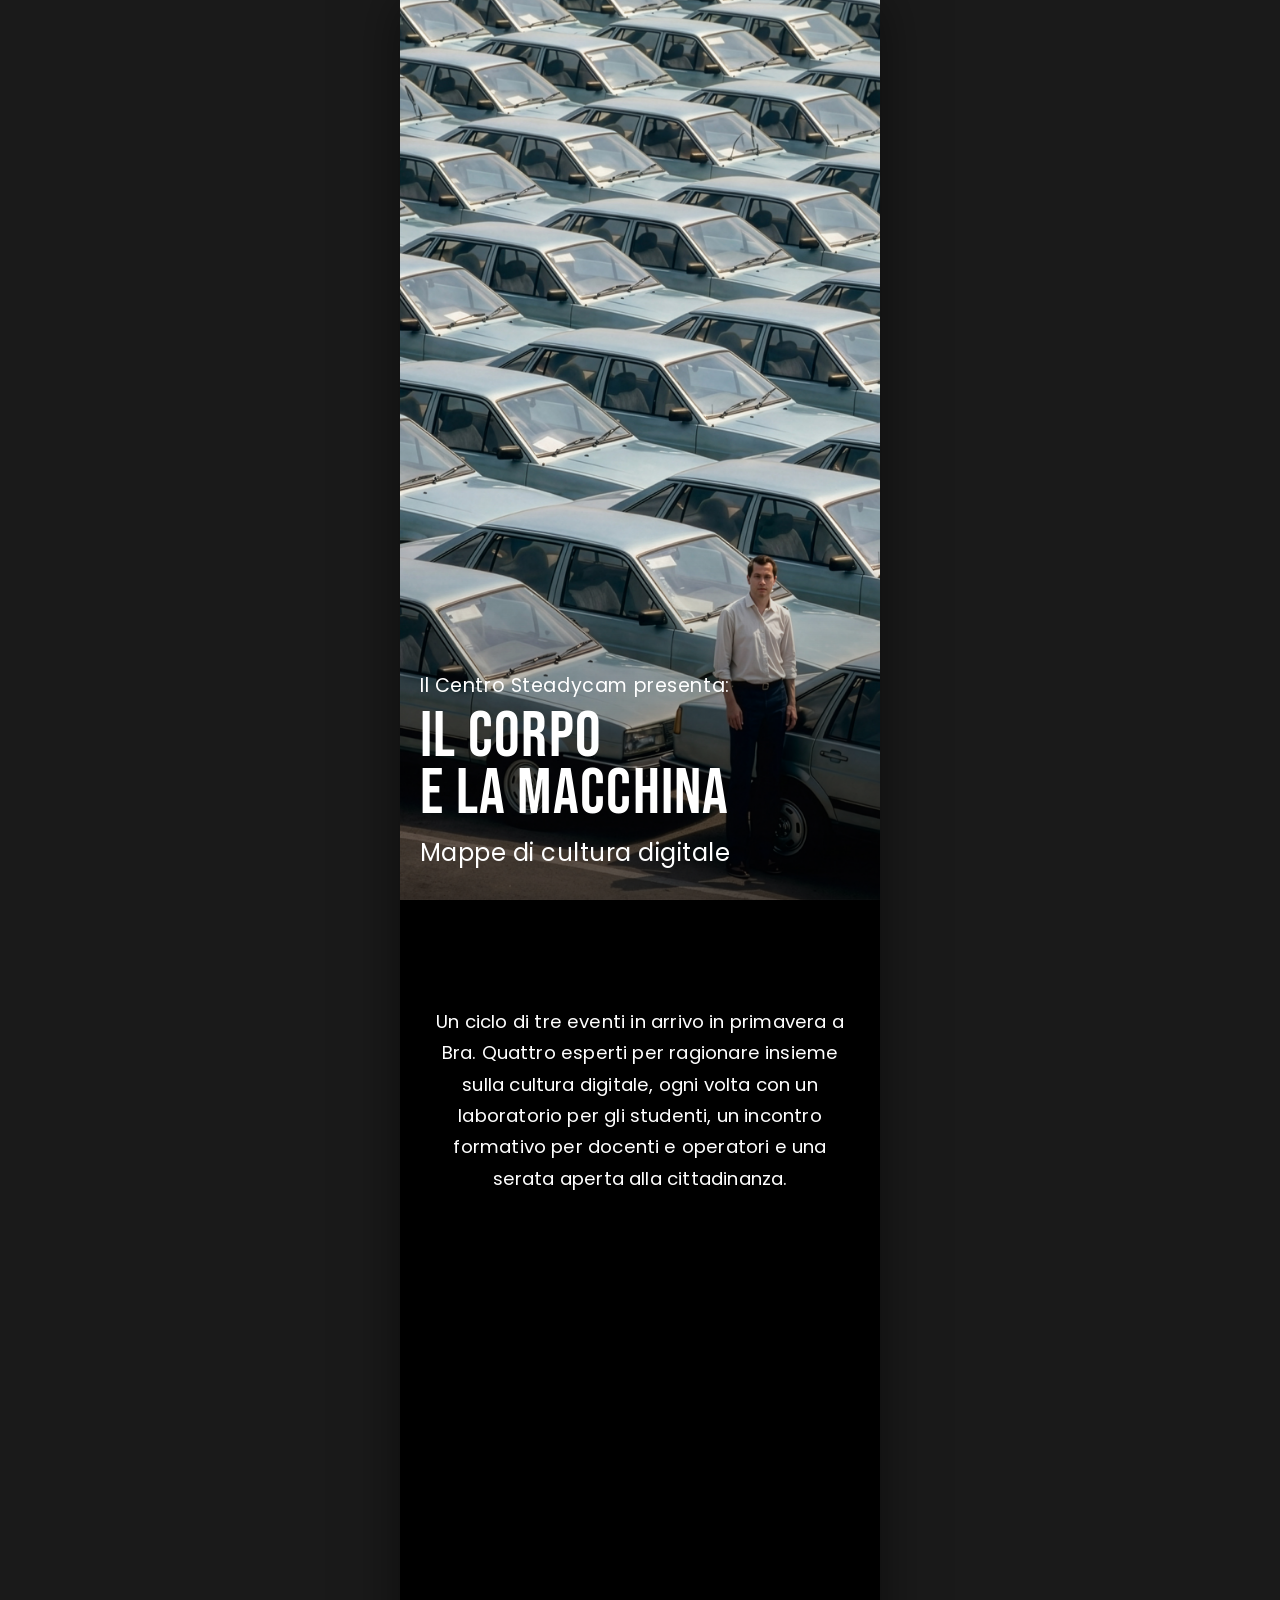
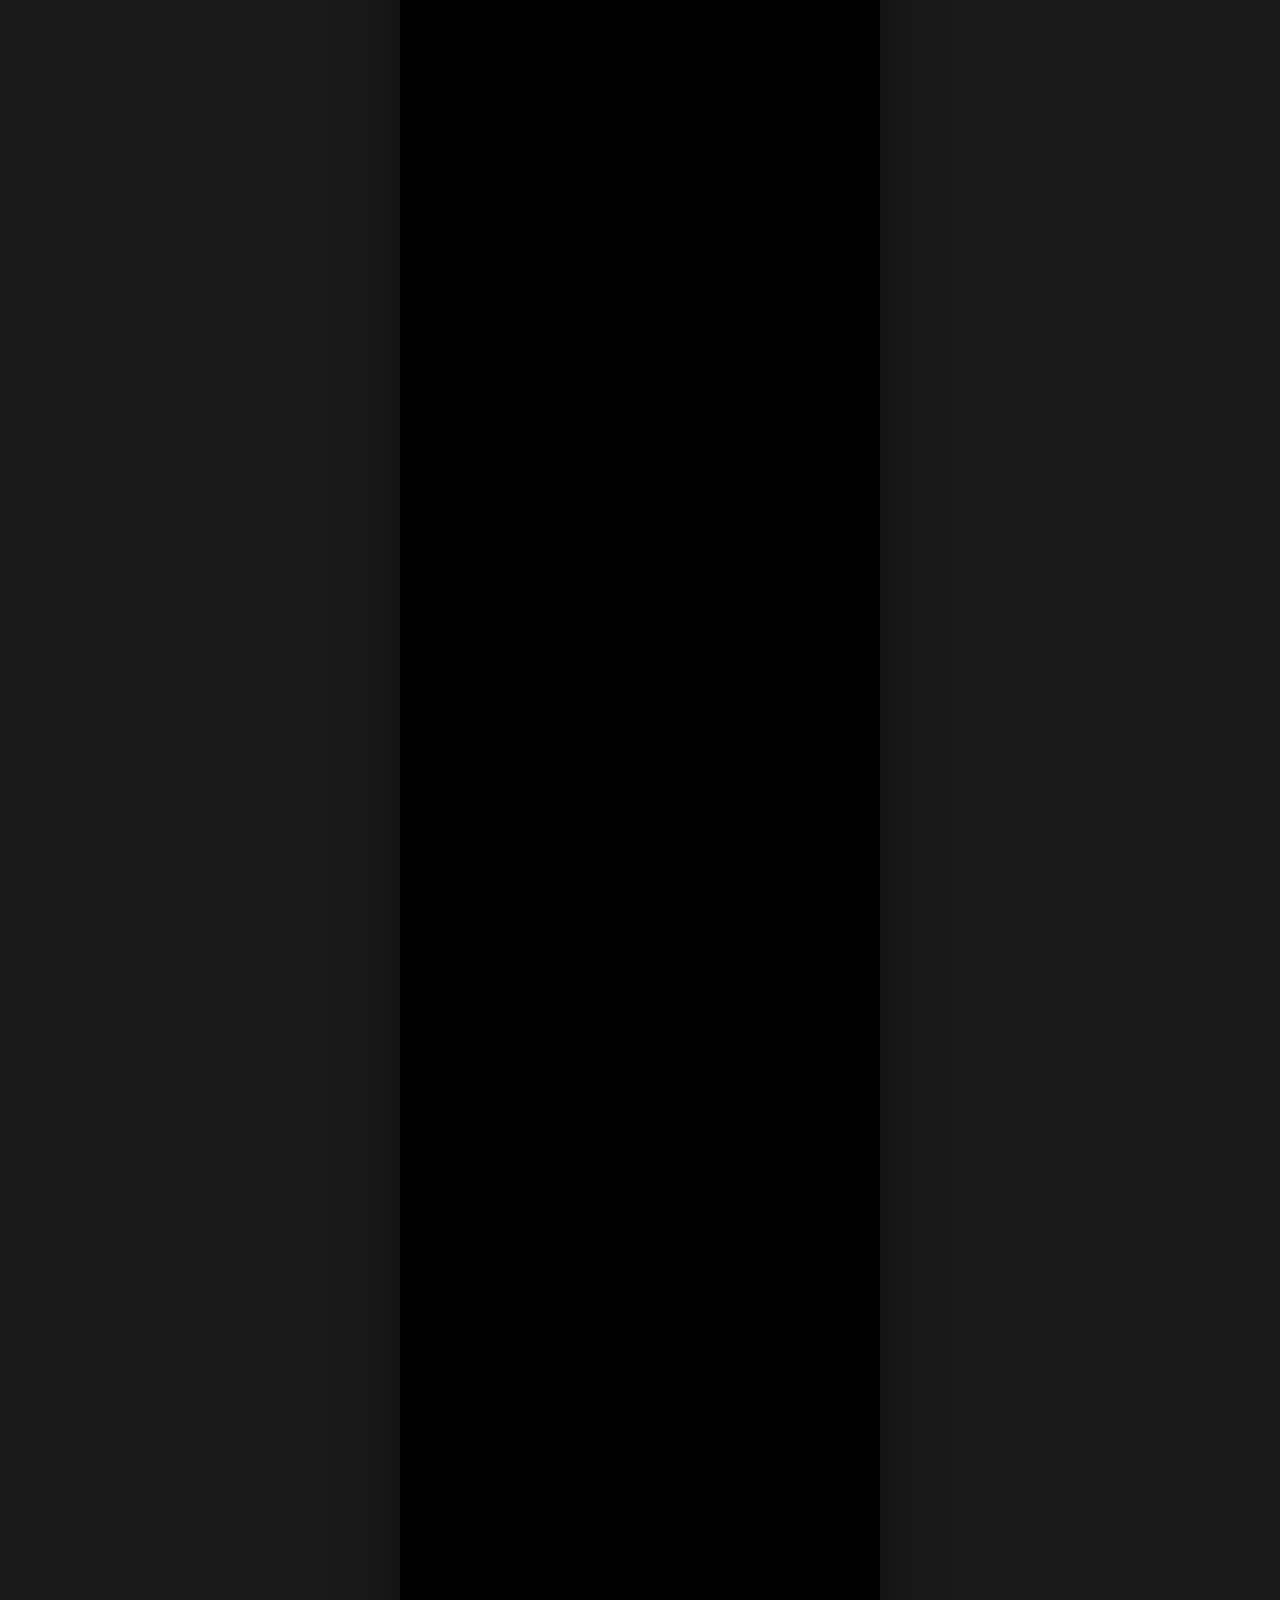
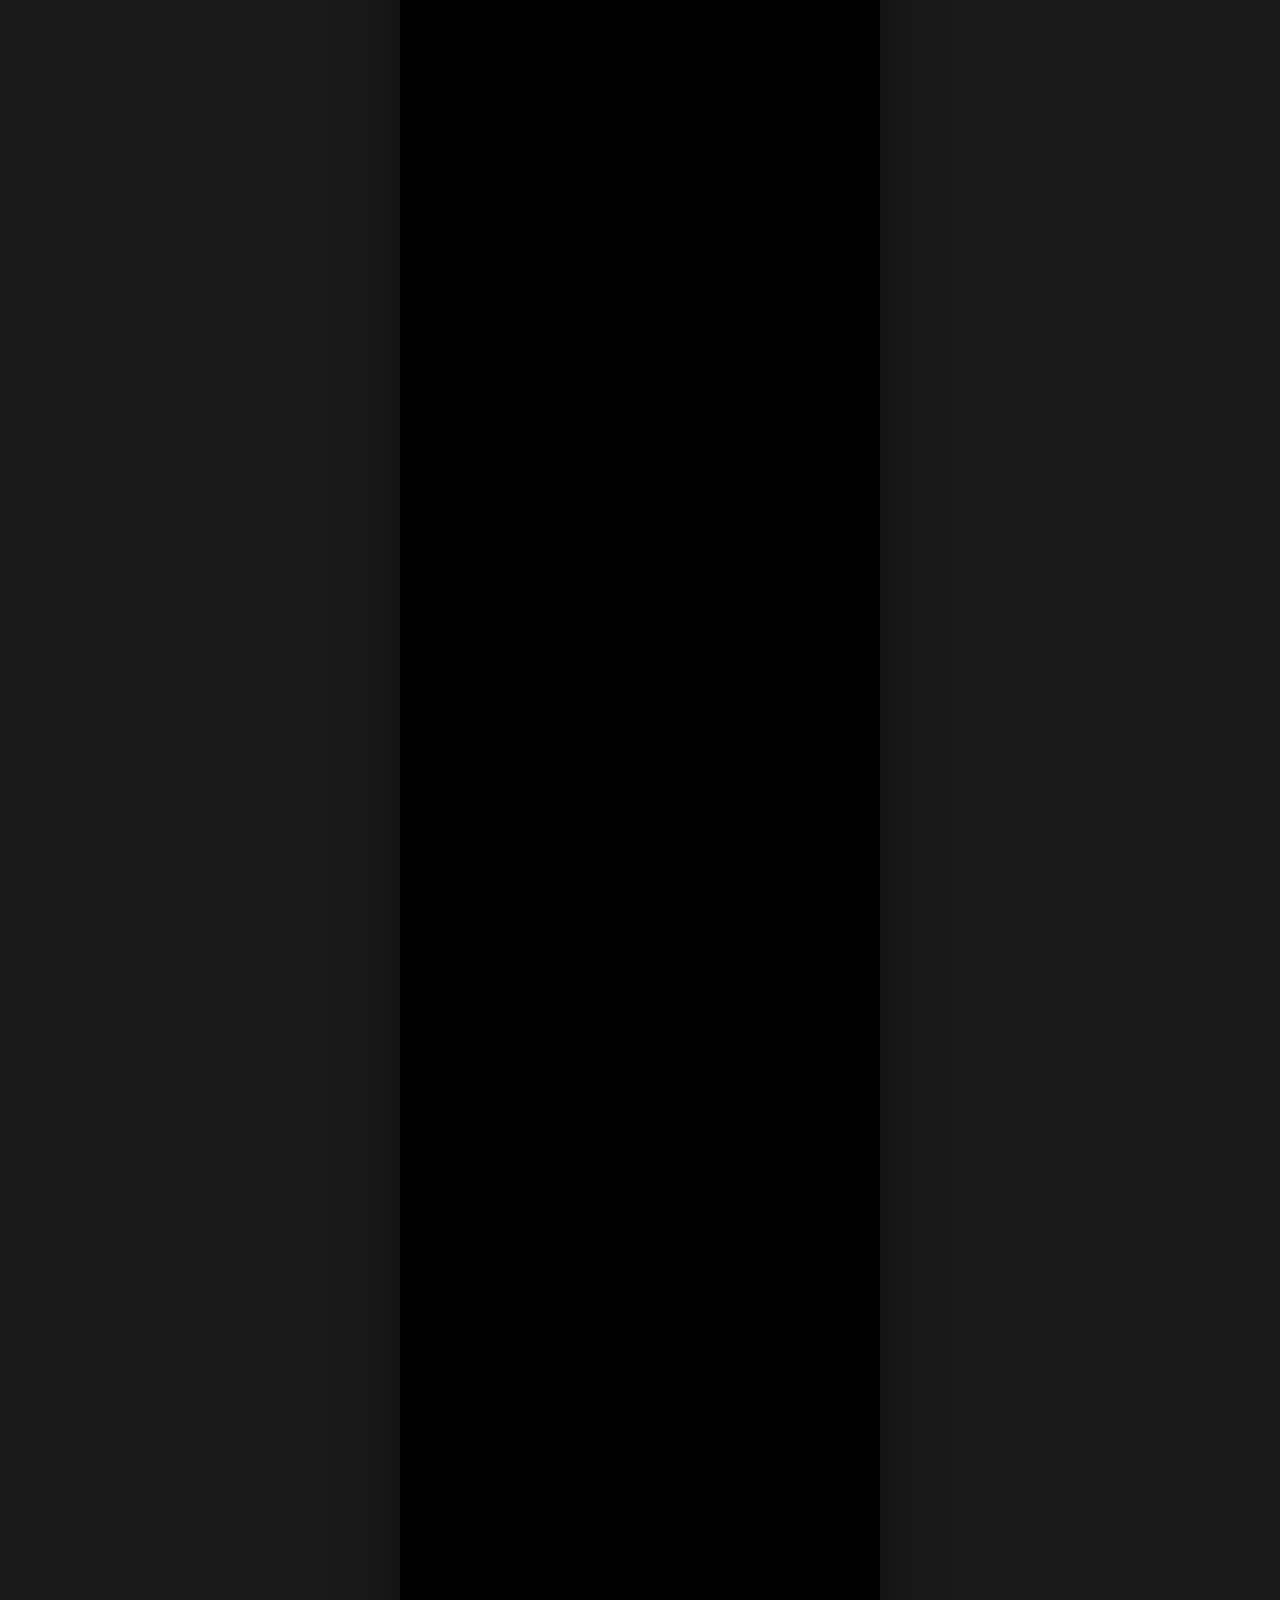
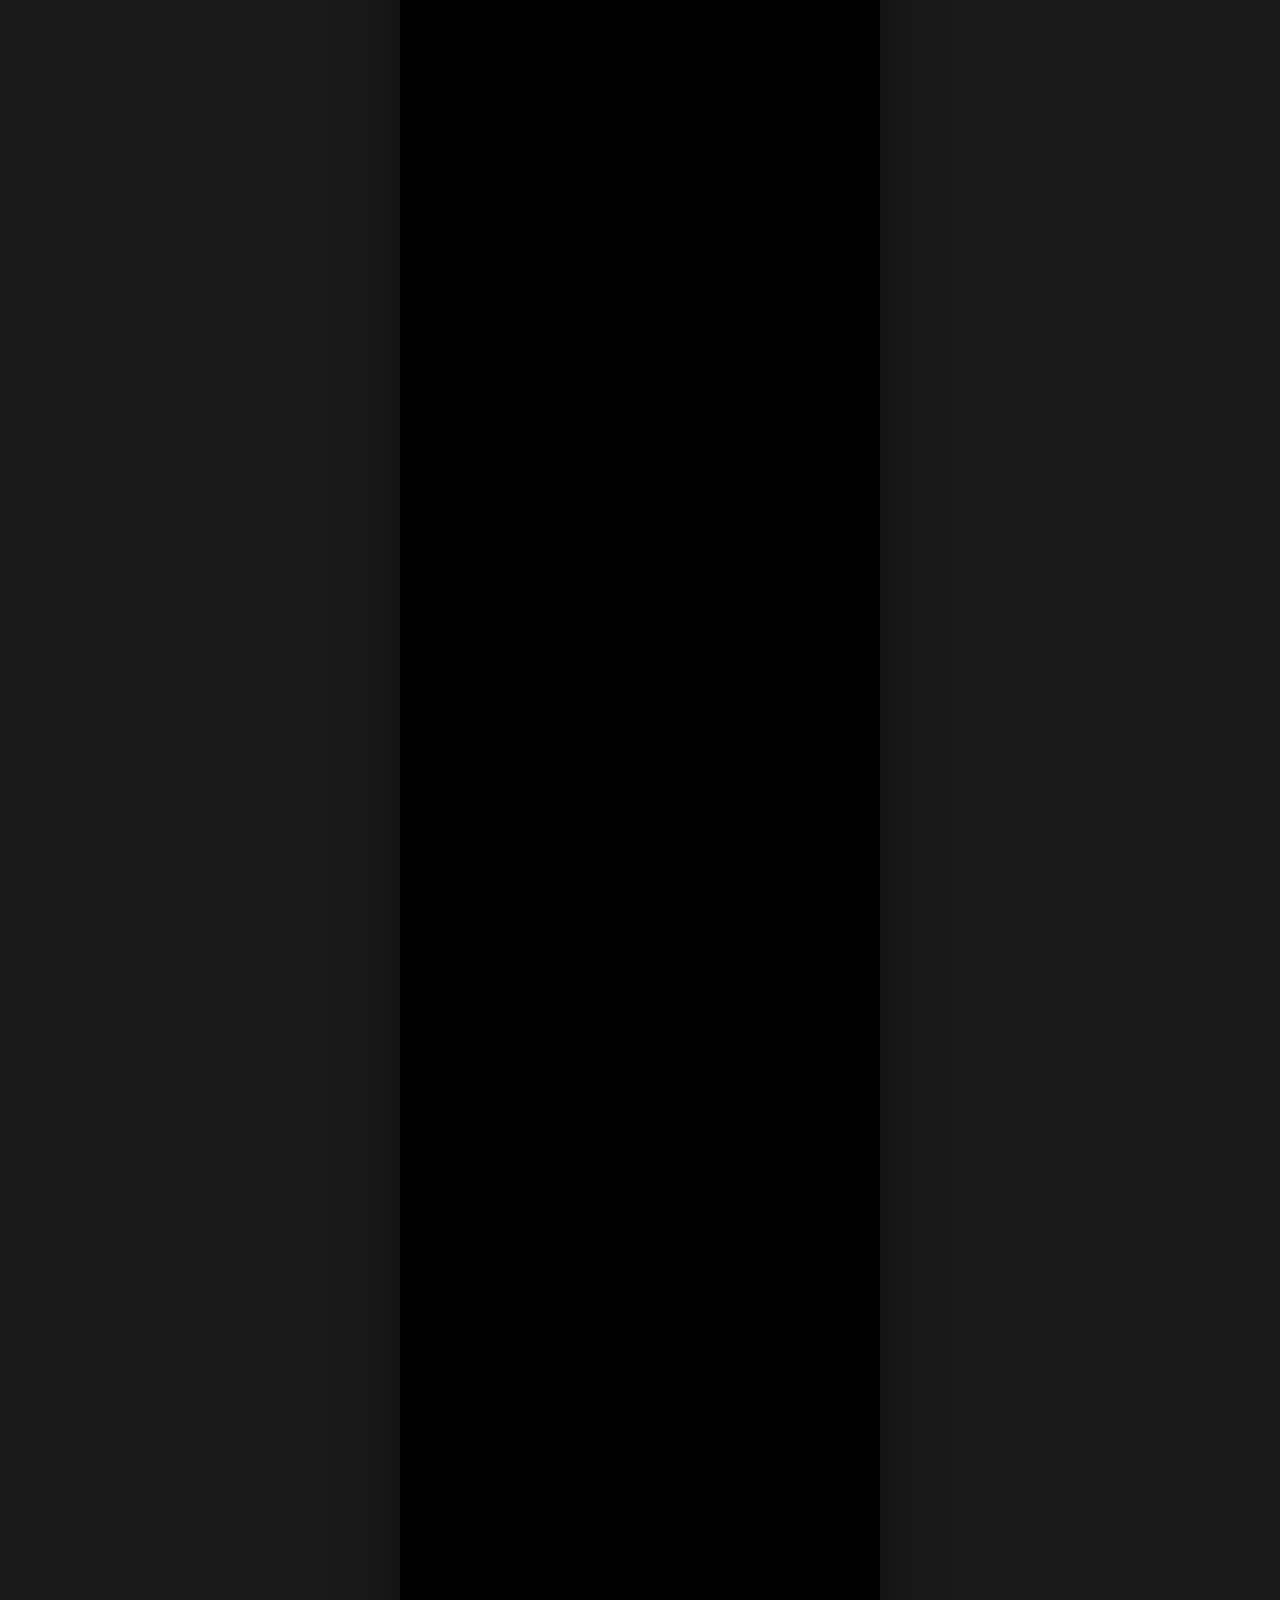
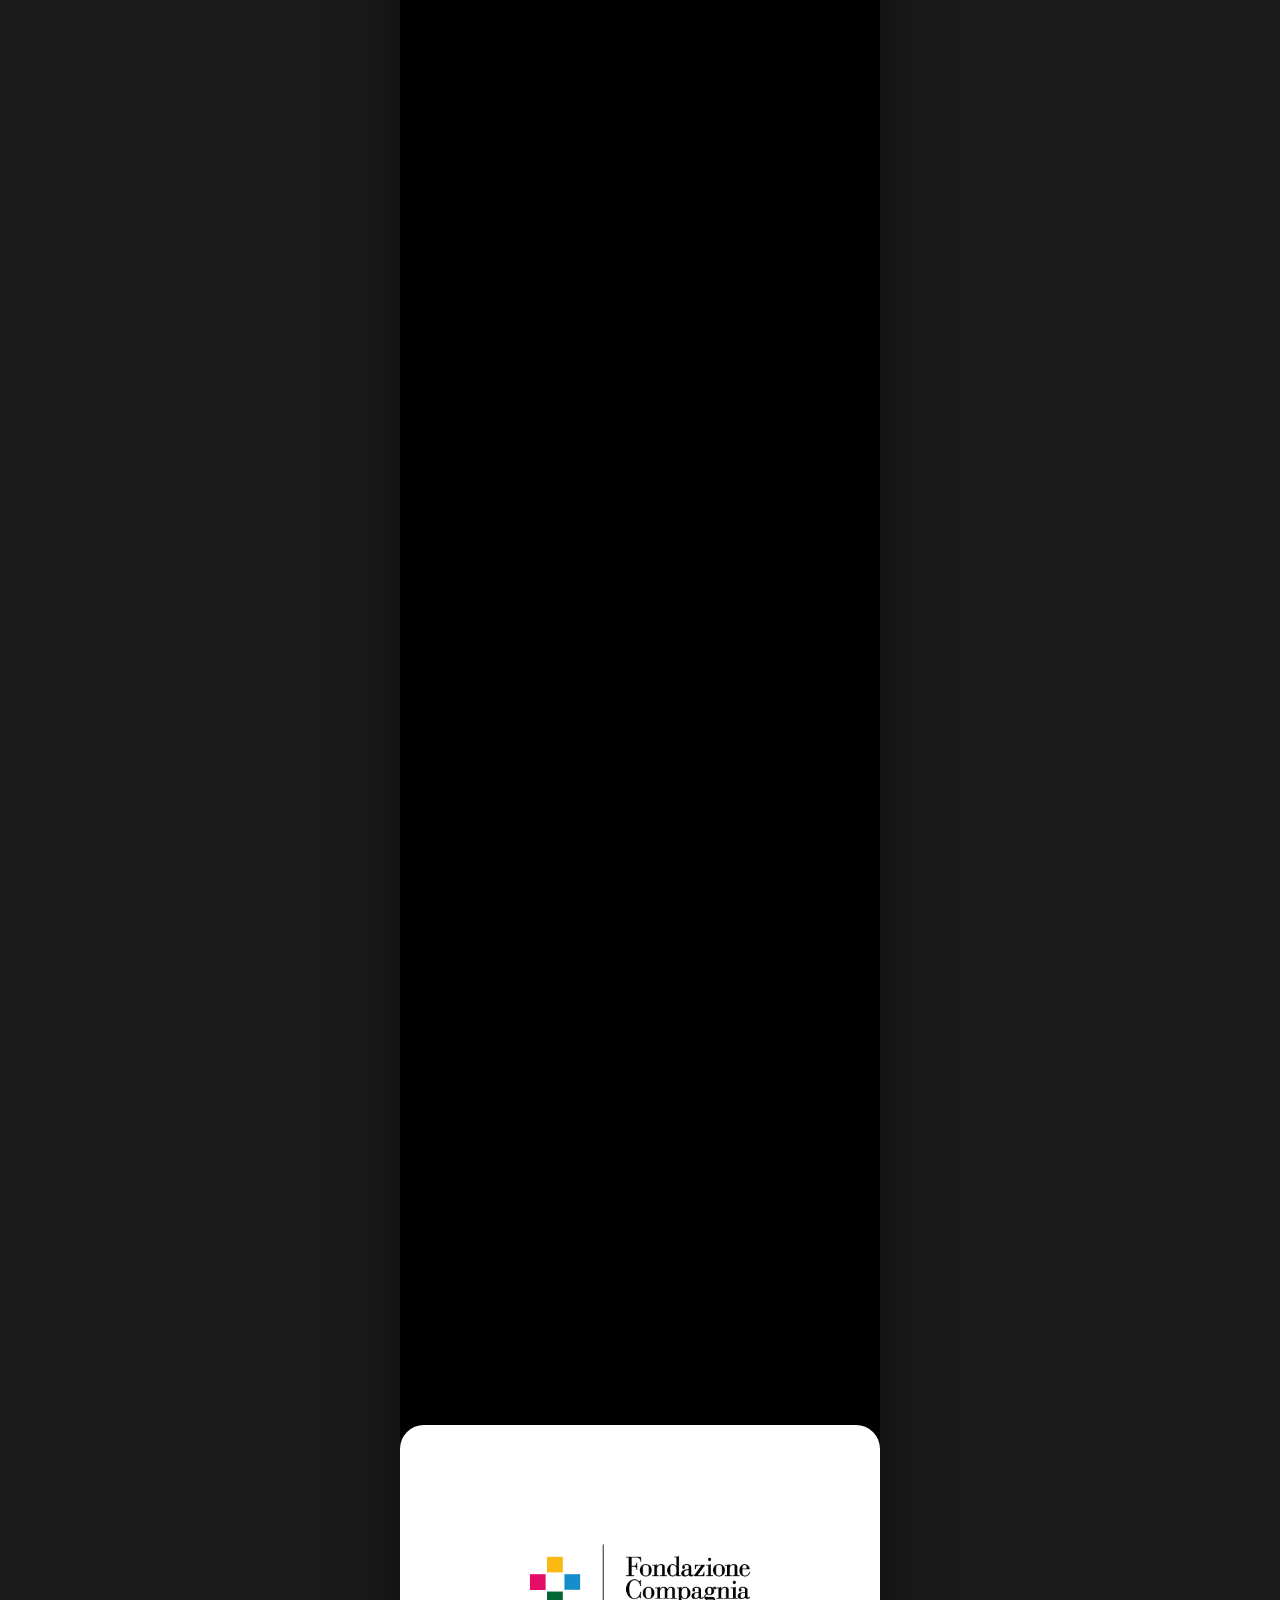
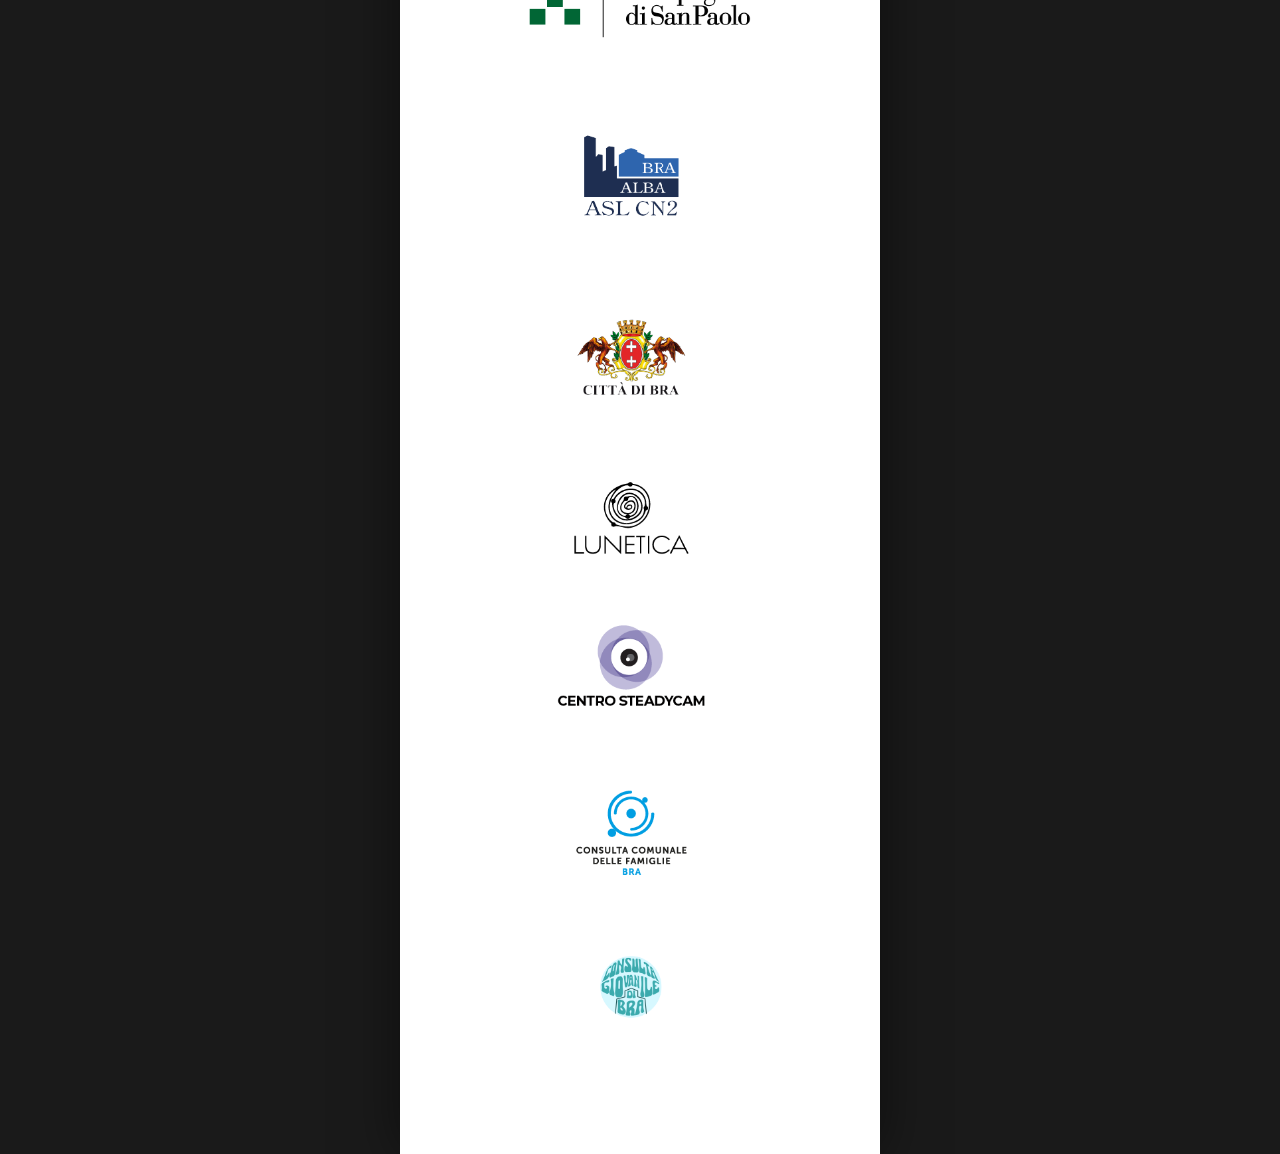
==== index.html @ 81cd048a "Add files via upload" ====
<!DOCTYPE html>
<html lang="it">
<head>
    <meta charset="UTF-8">
    <meta name="viewport" content="width=device-width, initial-scale=1.0">
    <title>Il Corpo e la Macchina - Centro Steadycam</title>
    <link rel="preconnect" href="https://fonts.googleapis.com">
    <link rel="preconnect" href="https://fonts.gstatic.com" crossorigin>
    <link href="https://fonts.googleapis.com/css2?family=Bebas+Neue&family=Poppins:wght@400;600&display=swap" rel="stylesheet">
    <link rel="stylesheet" href="styles.css?v=2">
</head>
<body>
    <!-- Contenitore principale -->
    <div class="phone-container">
        
        <!-- SEZIONE 1: Landing con immagine -->
        <section class="section-one">
            <!-- Immagine di sfondo fissa -->
            <div class="background-fixed">
                <img src="landing01.jpg" alt="">
            </div>

            <!-- Overlay gradient - leggero in basso -->
            <div class="overlay-gradient"></div>

            <!-- Content overlay -->
            <div class="content-overlay">
                <!-- "Il Centro Steadycam presenta" - entra da sinistra subito -->
                <div class="presenta-layer" id="presentaLayer">
                    <h2 class="presenta-text">Il Centro Steadycam presenta:</h2>
                </div>

                <!-- Titolo + Sottotitolo - basso a sinistra, appare scrollando 10px -->
                <div class="title-group" id="titleGroup">
                    <h1 class="main-title">IL CORPO<br>E LA MACCHINA</h1>
                    <p class="subtitle">Mappe di cultura digitale</p>
                </div>
            </div>
        </section>

        <!-- SEZIONE 2: Descrizione progetto (600px) -->
        <section class="section-two">
            <div class="section-two-content">
                <p class="description-text">
                    Un ciclo di tre eventi in arrivo in primavera a Bra. Quattro esperti per ragionare insieme sulla cultura digitale, ogni volta con un laboratorio per gli studenti, un incontro formativo per docenti e operatori e una serata aperta alla cittadinanza.
                </p>
            </div>
        </section>

        <!-- SEZIONE 3: Seconda immagine -->
        <section class="section-three">
            <!-- Immagine di sfondo -->
            <div class="background-three">
                <img src="landing02.jpg" alt="">
            </div>

            <!-- Date eventi -->
            <div class="asphalt-dates">
                <img src="date_eventi.png" alt="12 mar - 9 apr - 12 mag · Bra">
            </div>

            <!-- BOTTONI ORIGINALI (commentati, da riusare) -->
            <!--
            <div class="asphalt-buttons">
                <button class="asphalt-btn btn-pubblici">
                    <span class="btn-text">INCONTRI<br>PUBBLICI</span>
                </button>
                <button class="asphalt-btn btn-operatori">
                    <span class="btn-text">OPERATORI<br>DOCENTI</span>
                </button>
                <button class="asphalt-btn btn-studenti">
                    <span class="btn-text">STUDENTI</span>
                </button>
            </div>
            -->
        </section>

        <!-- SEZIONE 4: Transizione nera -->
        <section class="section-four-transition">
        </section>

        <!-- SEZIONE 5: Macchina con color reveal (ex sezione 4) -->
        <section class="section-five">
            <!-- Immagine base (azzurra) -->
            <div class="background-five">
                <img src="landing03.jpg" alt="">
            </div>
            
            <!-- Immagine verde - si rivela scrollando 0-50% -->
            <div class="background-five-green">
                <img src="landing03green.jpg" alt="">
            </div>
            
            <!-- Immagine arancione - si rivela scrollando 50-100% -->
            <div class="background-five-orange">
                <img src="landing03orange.jpg" alt="">
            </div>
            
            <!-- Contenuti macchina blu - INCONTRI PUBBLICI -->
            <div class="blue-car-content" id="blueCar">
                <!-- Header: titolo + bottone affiancati -->
                <div class="events-header">
                    <h2 class="event-type">INCONTRI<br>PUBBLICI</h2>
                    <a href="https://docs.google.com/forms/d/16jZWdtgRNUi5J7Mk-940aoCKEwMAYQFa1HFEd4gUx_A/viewform" target="_blank" class="btn-subscribe-header">ISCRIVITI</a>
                </div>
                
                <!-- Container schede in basso -->
                <div class="event-cards-container">
                    <!-- Evento 1 -->
                    <div class="event-card-timeline" data-card="1">
                        <div class="event-date-inline">
                            <div class="event-date-box">
                                <span class="date-number">12</span>
                                <span class="date-month">marzo</span>
                                <span class="date-time">20,45</span>
                            </div>
                            <div class="event-content">
                                <h3 class="event-title">Social media e dintorni</h3>
                                <p class="event-subtitle">Tecniche di resistenza e consapevolezza digitale</p>
                                <p class="event-speakers">con Dott. Davide Fant, pedagogista, e Carlo Milani, tecnologo</p>
                                <p class="event-location">MOVICENTRO, P.zza Caduti di Nassiriya, Bra</p>
                            </div>
                        </div>
                    </div>
                    
                    <!-- Evento 2 -->
                    <div class="event-card-timeline" data-card="2">
                        <div class="event-date-inline">
                            <div class="event-date-box">
                                <span class="date-number">9</span>
                                <span class="date-month">aprile</span>
                                <span class="date-time">20,45</span>
                            </div>
                            <div class="event-content">
                                <h3 class="event-title">Abitare l'intelligenza artificiale</h3>
                                <p class="event-subtitle">Apprendere, creare e comprendere nei sistemi intelligenti</p>
                                <p class="event-speakers">con Prof. Angelo Bertolone - CREMIT (Università Cattolica del Sacro Cuore)</p>
                                <p class="event-location">AUDITORIUM ARPINO, Largo della Resistenza, Bra</p>
                            </div>
                        </div>
                    </div>
                    
                    <!-- Evento 3 -->
                    <div class="event-card-timeline" data-card="3">
                        <div class="event-date-inline">
                            <div class="event-date-box">
                                <span class="date-number">12</span>
                                <span class="date-month">maggio</span>
                                <span class="date-time">20,45</span>
                            </div>
                            <div class="event-content">
                                <h3 class="event-title">Gaming e benessere</h3>
                                <p class="event-subtitle">I videogiochi come spazio di crescita, relazione e cura</p>
                                <p class="event-speakers">con Dott. Francesco Bocci, Psicologo, Psicoterapeuta e Analista Adleriano</p>
                                <p class="event-location">MOVICENTRO, P.zza Caduti di Nassiriya, Bra</p>
                            </div>
                        </div>
                    </div>
                </div>
            </div>
            
            <!-- Contenuti macchina verde - OPERATORI/DOCENTI -->
            <div class="green-car-content" id="greenCar">
                <div class="events-header">
                    <h2 class="event-type green">OPERATORI<br>DOCENTI</h2>
                    <a href="https://docs.google.com/forms/d/1bwGdZRYC7g70nDHlOJjQvYt34oZ1KDQJJhXKnWnD9p4/edit" target="_blank" class="btn-subscribe-header green">ISCRIVITI</a>
                </div>
                
                <div class="event-cards-container">
                    <div class="event-card-timeline green" data-card="1">
                        <div class="event-date-inline">
                            <div class="event-date-box green">
                                <span class="date-number">12</span>
                                <span class="date-month">marzo</span>
                                <span class="date-time">14,30</span>
                            </div>
                            <div class="event-content">
                                <h3 class="event-title">Social media e dintorni</h3>
                                <p class="event-subtitle">Tecniche di resistenza e consapevolezza digitale</p>
                                <p class="event-speakers">con Dott. Davide Fant, pedagogista, e Carlo Milani, tecnologo</p>
                                <p class="event-location green">SALA CONFERENZE ARPINO, Largo della Resistenza, Bra</p>
                            </div>
                        </div>
                    </div>
                    
                    <div class="event-card-timeline green" data-card="2">
                        <div class="event-date-inline">
                            <div class="event-date-box green">
                                <span class="date-number">9</span>
                                <span class="date-month">aprile</span>
                                <span class="date-time">14,30</span>
                            </div>
                            <div class="event-content">
                                <h3 class="event-title">Abitare l'intelligenza artificiale</h3>
                                <p class="event-subtitle">Apprendere, creare e comprendere nei sistemi intelligenti</p>
                                <p class="event-speakers">con Prof. Angelo Bertolone - CREMIT (Università Cattolica del Sacro Cuore)</p>
                                <p class="event-location green">SALA CONFERENZE ARPINO, Largo della Resistenza, Bra</p>
                            </div>
                        </div>
                    </div>
                    
                    <div class="event-card-timeline green" data-card="3">
                        <div class="event-date-inline">
                            <div class="event-date-box green">
                                <span class="date-number">13</span>
                                <span class="date-month">maggio</span>
                                <span class="date-time">14,30</span>
                            </div>
                            <div class="event-content">
                                <h3 class="event-title">Gaming e benessere</h3>
                                <p class="event-subtitle">I videogiochi come spazio di crescita, relazione e cura</p>
                                <p class="event-speakers">con Dott. Francesco Bocci, Psicologo, Psicoterapeuta e Analista Adleriano</p>
                                <p class="event-location green">SALA CONFERENZE ARPINO, Largo della Resistenza, Bra</p>
                            </div>
                        </div>
                    </div>
                </div>
            </div>
            
            <!-- Contenuti macchina arancione - STUDENTI -->
            <div class="orange-car-content" id="orangeCar">
                <div class="events-header">
                    <h2 class="event-type orange">STUDENTI</h2>
                    <a href="https://docs.google.com/forms/d/e/1FAIpQLSea8Kp8bjbfH9JTQgdyLf7thHzbpHhiX1h9lbeJgzmSFcn1RA/viewform?usp=header" target="_blank" class="btn-subscribe-header orange">ISCRIVITI</a>
                </div>
                
                <div class="event-cards-container">
                    <div class="event-card-timeline orange" data-card="1">
                        <div class="event-date-inline">
                            <div class="event-date-box orange">
                                <span class="date-number">12</span>
                                <span class="date-month">marzo</span>
                                <span class="date-time">14,30</span>
                            </div>
                            <div class="event-content">
                                <h3 class="event-title">Social media e dintorni</h3>
                                <p class="event-subtitle">Tecniche di resistenza e consapevolezza digitale</p>
                                <p class="event-speakers">con Dott. Davide Fant, pedagogista, e Carlo Milani, tecnologo</p>
                                <p class="event-location orange">SALA CONFERENZE ARPINO, Largo della Resistenza, Bra</p>
                            </div>
                        </div>
                    </div>
                    
                    <div class="event-card-timeline orange" data-card="2">
                        <div class="event-date-inline">
                            <div class="event-date-box orange">
                                <span class="date-number">10</span>
                                <span class="date-month">aprile</span>
                                <span class="date-time">14,30</span>
                            </div>
                            <div class="event-content">
                                <h3 class="event-title">Abitare l'intelligenza artificiale</h3>
                                <p class="event-subtitle">Apprendere, creare e comprendere nei sistemi intelligenti</p>
                                <p class="event-speakers">con Prof. Angelo Bertolone - CREMIT (Università Cattolica del Sacro Cuore)</p>
                                <p class="event-location orange">SALA CONFERENZE ARPINO, Largo della Resistenza, Bra</p>
                            </div>
                        </div>
                    </div>
                    
                    <div class="event-card-timeline orange" data-card="3">
                        <div class="event-date-inline">
                            <div class="event-date-box orange">
                                <span class="date-number">12</span>
                                <span class="date-month">maggio</span>
                                <span class="date-time">14,30</span>
                            </div>
                            <div class="event-content">
                                <h3 class="event-title">Gaming e benessere</h3>
                                <p class="event-subtitle">I videogiochi come spazio di crescita, relazione e cura</p>
                                <p class="event-speakers">con Dott. Francesco Bocci, Psicologo, Psicoterapeuta e Analista Adleriano</p>
                                <p class="event-location orange">SALA CONFERENZE ARPINO, Largo della Resistenza, Bra</p>
                            </div>
                        </div>
                    </div>
                </div>
            </div>
        </section>

        <!-- SEZIONE FOOTER: sfondo bianco con loghi -->
        <section class="section-footer">
            <img src="footer_verticale.png" alt="Loghi partner" class="footer-loghi-img">
        </section>

    </div>

    <script src="script.js?v=2"></script>
</body>
</html>
---- styles.css ----
* {
    margin: 0;
    padding: 0;
    box-sizing: border-box;
}

body {
    font-family: 'Poppins', sans-serif;
    overflow-x: hidden;
    background: #1a1a1a;
    min-height: 100vh;
}

.phone-container {
    max-width: 480px;
    margin: 0 auto;
    background: #000;
    min-height: 100vh;
    position: relative;
    overflow-x: hidden;
}

/* ========== SEZIONE 1: LANDING ========== */

.section-one {
    position: relative;
    min-height: 100svh; /* Solo una schermata - usa svh per mobile */
}

/* Background fisso - alzato tagliando parte superiore */
.background-fixed {
    position: fixed;
    top: -15%; /* Alza immagine tagliando parte superiore */
    left: 0;
    width: 100%;
    height: 115svh; /* svh = small viewport height (esclude barra browser) */
    z-index: 1;
    overflow: hidden;
    opacity: 1;
    transition: opacity 0.5s ease;
}

.background-fixed.hidden {
    opacity: 0;
}

.background-fixed img {
    width: 100%;
    height: 100%;
    object-fit: cover;
    object-position: center;
}

/* Overlay gradient - leggero solo in basso */
.overlay-gradient {
    position: fixed;
    top: 0;
    left: 0;
    width: 100%;
    height: 100svh;
    background: linear-gradient(
        to bottom,
        rgba(0,0,0,0) 0%,
        rgba(0,0,0,0) 60%,
        rgba(0,0,0,0.4) 85%,
        rgba(0,0,0,0.6) 100%
    );
    z-index: 2;
    pointer-events: none;
    opacity: 1;
    transition: opacity 0.5s ease;
}

.overlay-gradient.hidden {
    opacity: 0;
}

/* Content overlay */
.content-overlay {
    position: relative;
    z-index: 3;
    min-height: 100svh;
    padding: 40px 20px;
    display: flex;
    flex-direction: column;
}

/* "Il Centro Steadycam presenta" - all'altezza della testa dell'uomo */
.presenta-layer {
    position: absolute;
    bottom: 200px; /* All'altezza della fine della testa dell'uomo */
    left: 20px;
    opacity: 0;
    transition: opacity 0.8s ease-out;
}

.presenta-layer.visible {
    opacity: 1;
}

.presenta-text {
    font-family: 'Poppins', sans-serif;
    font-size: clamp(0.95rem, 3.5vw, 1.2rem);
    font-weight: 400;
    color: #ffffff;
    letter-spacing: 0.03em;

}

/* Titolo + Sottotitolo - basso a sinistra, entra da sinistra dopo 1s */
.title-group {
    position: absolute;
    bottom: 60px; /* Abbassato di 20px (era 80px) */
    left: 20px;
    transform: translateX(-100vw);
    opacity: 0;
    transition: transform 1s ease-out, opacity 1s ease-out;
}

.title-group.visible {
    transform: translateX(0);
    opacity: 1;
}

.main-title {
    font-family: 'Bebas Neue', sans-serif;
    font-size: clamp(3.4rem, 10vw, 4rem);
    font-weight: 400;
    color: #ffffff;
    line-height: 0.9;
    letter-spacing: 0.02em;

    margin-bottom: 12px;
}

.subtitle {
    font-family: 'Poppins', sans-serif;
    font-size: clamp(1.1rem, 4vw, 1.5rem);
    font-weight: 400;
    color: #ffffff;
    letter-spacing: 0.02em;

}

/* ========== SEZIONE 2: DESCRIZIONE PROGETTO ========== */

.section-two {
    position: relative;
    width: 100%;
    height: 400px; /* Ridotto a 400px (era 600px) */
    background: #000000;
    z-index: 4;
    padding: 60px 30px 60px 30px;
    display: flex;
    align-items: center;
    justify-content: center;
}

.section-two-content {
    position: relative;
    z-index: 5;
    max-width: 100%;
}

.description-text {
    font-family: 'Poppins', sans-serif;
    font-size: clamp(0.95rem, 3.8vw, 1.15rem); /* Più piccolo: era 1.1rem-4.5vw-1.4rem */
    font-weight: 400;
    color: #ffffff;
    line-height: 1.7;
    text-align: center;
    letter-spacing: 0.01em;
}

/* ========== SEZIONE 3: SECONDA IMMAGINE + BOTTONI ========== */

.section-three {
    position: relative;
    min-height: 100svh;
}

/* Striscia bottoni - posizionata nella fascia di asfalto */
.buttons-strip {
    position: relative;
    z-index: 3;
    display: flex;
    justify-content: center;
    gap: 15px;
    padding: 20px;
    margin-top: 45vh; /* Posizionata nella striscia di asfalto */
}

.info-button {
    flex: 1;
    max-width: 140px;
    background: rgba(255, 255, 255, 0.15);
    backdrop-filter: blur(12px);
    border: 1px solid rgba(255, 255, 255, 0.3);
    border-radius: 12px;
    padding: 20px 12px;
    text-align: center;
    transition: transform 0.3s ease, background 0.3s ease;
    cursor: pointer;
}

.info-button:hover {
    transform: translateY(-3px);
    background: rgba(255, 255, 255, 0.22);
}

.button-number {
    font-family: 'Bebas Neue', sans-serif;
    font-size: clamp(2rem, 8vw, 3rem);
    color: #ffd700;
    line-height: 1;
    margin-bottom: 8px;
}

.button-label {
    font-family: 'Poppins', sans-serif;
    font-size: clamp(0.75rem, 3vw, 0.9rem);
    font-weight: 600;
    color: #ffffff;
    line-height: 1.2;
    letter-spacing: 0.05em;
}

/* Background immagine landing02 - fixed come landing01 */
.background-three {
    position: fixed;
    top: 0;
    left: 0;
    width: 100%;
    height: 100svh;
    z-index: 1;
    overflow: hidden;
    opacity: 0;
    transition: opacity 0.5s ease;
}

.background-three.visible {
    opacity: 1;
}

.background-three img {
    width: 100%;
    height: 100%;
    object-fit: cover;
    object-position: center;
}

/* Bottoni sulla striscia di asfalto - FISSI */
.asphalt-buttons {
    display: none;
}

.asphalt-btn {
    flex: 1;
    background: rgba(255, 255, 255, 0.15);
    backdrop-filter: blur(10px);
    border: 1px solid rgba(255, 255, 255, 0.3);
    border-radius: 12px;
    padding: 12px 8px; /* Altezza bottoni invariata */
    display: flex;
    flex-direction: column;
    align-items: center;
    justify-content: center;
    cursor: pointer;
    transition: all 0.3s ease;
}

.asphalt-btn:hover {
    background: rgba(255, 255, 255, 0.25);
    transform: translateY(-3px);
}

.btn-text {
    font-family: 'Poppins', sans-serif;
    font-size: clamp(0.85rem, 3.2vw, 1.1rem); /* Più grande: era 0.75rem-2.8vw-0.95rem */
    font-weight: 600;
    color: #ffffff; /* Tutto bianco */
    text-align: center;
    line-height: 1.2;
    letter-spacing: 0.05em;
}

/* Rimuovo i colori specifici - tutto bianco ora */

/* ========== SEZIONE 4: TRANSIZIONE NERA ========== */

.section-four-transition {
    position: relative;
    min-height: 125svh; /* Altezza ridotta (era 150svh) */
    background: #000000;
    z-index: 4;
}

/* ========== SEZIONE 5: MACCHINA CON COLOR REVEAL ========== */

.section-five {
    position: relative;
    min-height: 500svh; /* Spazio abbondante per tutti e 3 i carousel */
}

/* Background immagine landing03 - fixed */
.background-five {
    position: fixed;
    top: 0;
    left: 50%;
    transform: translateX(-50%);
    width: 100%;
    max-width: 480px;
    height: 100svh;
    z-index: 1;
    overflow: hidden;
    opacity: 0;
    transition: opacity 0.5s ease;
}

.background-five.visible {
    opacity: 1;
}

.background-five img {
    width: 100%;
    height: 100%;
    object-fit: cover;
    object-position: center;
}

/* Immagine verde - rivela da sinistra con clip-path */
.background-five-green {
    position: fixed;
    top: 0;
    left: 0;
    width: 100%;
    height: 100svh;
    z-index: 2;
    overflow: hidden;
    opacity: 0;
    clip-path: inset(0 100% 0 0);
    transition: opacity 0.5s ease, clip-path 0.6s ease;
}

.background-five-green.visible {
    opacity: 1;
}

.background-five-green img {
    width: 100%;
    height: 100%;
    object-fit: cover;
    object-position: center;
}

/* Immagine arancione - rivela da sinistra con clip-path */
.background-five-orange {
    position: fixed;
    top: 0;
    left: 0;
    width: 100%;
    height: 100svh;
    z-index: 3;
    overflow: hidden;
    opacity: 0;
    clip-path: inset(0 100% 0 0);
    transition: opacity 0.5s ease, clip-path 0.6s ease;
}

.background-five-orange.visible {
    opacity: 1;
}

.background-five-orange img {
    width: 100%;
    height: 100%;
    object-fit: cover;
    object-position: center;
}

/* Contenuti macchina blu - NUOVO LAYOUT */
.blue-car-content {
    position: fixed;
    top: 0;
    left: 0;
    width: 100%;
    height: 100svh;
    z-index: 10;
    padding: 0;
    overflow: hidden;
    opacity: 0;
    pointer-events: none;
    transition: opacity 0.5s ease;
}

.blue-car-content.visible {
    opacity: 1;
    pointer-events: auto;
}

/* Header container - NO opacity fade, children animate separately */
.events-header {
    position: absolute;
    top: 40px;
    left: 20px;
    right: 20px;
    display: flex;
    align-items: center;
    justify-content: space-between;
    gap: 15px;
    z-index: 20;
}

.event-type {
    font-family: 'Bebas Neue', sans-serif;
    font-size: clamp(1.8rem, 6vw, 2.5rem);
    color: #ffd700;
    text-align: left;
    letter-spacing: 0.05em;
    line-height: 0.95;
    margin: 0;
    opacity: 0;
    transform: translateX(-50px); /* Entra da sinistra */
    transition: opacity 0.6s ease, transform 0.6s ease;
}

.event-type.show {
    opacity: 1;
    transform: translateX(0);
}

/* Bottone header - più piccolo del titolo */
.btn-subscribe-header {
    font-family: 'Bebas Neue', sans-serif;
    font-size: clamp(1.2rem, 4vw, 1.6rem);
    color: #000000;
    background: #ffd700;
    border: none;
    border-radius: 8px;
    padding: 10px 20px;
    cursor: pointer;
    letter-spacing: 0.05em;
    white-space: nowrap;
    flex-shrink: 0;
    line-height: 1;
    text-decoration: none;
    display: inline-block;
    opacity: 0;
    transform: translateX(50px); /* Entra da destra */
    transition: opacity 0.6s ease 0.2s, transform 0.6s ease 0.2s, background 0.3s ease; /* Delay 0.2s */
}

.btn-subscribe-header.show {
    opacity: 1;
    transform: translateX(0);
}

.btn-subscribe-header:hover {
    background: #ffed4e;
    transform: translateX(0) translateY(-2px);
    box-shadow: 0 4px 12px rgba(255, 215, 0, 0.4);
    text-decoration: none;
}
    background: #ffd700;
    border: none;
    border-radius: 8px;
    padding: 10px 20px;
    cursor: pointer;
    letter-spacing: 0.05em;
    white-space: nowrap;
    transition: all 0.3s ease;
    flex-shrink: 0;
    line-height: 1;
    text-decoration: none;
    display: inline-block;
}

.btn-subscribe-header:hover {
    background: #ffed4e;
    transform: translateY(-2px);
    box-shadow: 0 4px 12px rgba(255, 215, 0, 0.4);
    text-decoration: none;
}

/* Container per scheda singola - posizionate sotto la macchina */
.event-cards-container {
    position: absolute;
    bottom: calc(25% + 60px); /* Alzate di 60px totali */
    left: 0;
    width: 100%;
    padding: 0 20px;
    display: flex;
    align-items: center;
    justify-content: center;
}

/* Scheda evento - una sola visibile alla volta */
.event-card-timeline {
    position: absolute;
    left: 20px;
    right: 20px;
    background: rgba(0, 0, 0, 0.65);
    backdrop-filter: blur(12px);
    border: 1px solid rgba(255, 255, 255, 0.2);
    border-radius: 12px;
    padding: 16px;
    opacity: 0;
    transform: translateY(150px);
    transition: none;
    pointer-events: auto; /* Assicura visibilità */
}

/* Layout orizzontale: data box + contenuto */
.event-date-inline {
    display: flex;
    gap: 12px;
    align-items: center;
}

/* Date box */
.event-date-box {
    display: flex;
    flex-direction: column;
    align-items: center;
    justify-content: center;
    min-width: 65px;
    padding: 10px;
    background: rgba(255, 215, 0, 0.15);
    border-radius: 10px;
    border: 1px solid rgba(255, 215, 0, 0.4);
    flex-shrink: 0;
}

.date-number {
    font-family: 'Bebas Neue', sans-serif;
    font-size: clamp(2.5rem, 8vw, 2.8rem); /* Mobile: 2.2→2.5rem */
    color: #ffd700;
    line-height: 1;
    font-weight: 400;
}

.date-month {
    font-family: 'Poppins', sans-serif;
    font-size: clamp(0.85rem, 2.8vw, 0.9rem); /* Mobile: 0.75→0.85rem */
    color: #ffd700;
    font-weight: 500;
    text-transform: lowercase;
    margin-top: 2px;
}

.date-time {
    font-family: 'Poppins', sans-serif;
    font-size: clamp(0.8rem, 2.5vw, 0.85rem); /* Mobile: 0.7→0.8rem */
    color: #ffd700;
    font-weight: 600;
    margin-top: 4px;
}

.event-content {
    flex: 1;
}

.event-title {
    font-family: 'Poppins', sans-serif;
    font-size: clamp(1rem, 3.8vw, 1.3rem);
    font-weight: 600;
    color: #ffffff;
    margin-bottom: 8px; /* Spazio aumentato: 5→8px */
    line-height: 1.2;
}

.event-subtitle {
    font-family: 'Poppins', sans-serif;
    font-size: clamp(0.9rem, 2.9vw, 0.95rem); /* Mobile: 0.8→0.9rem */
    font-weight: 400;
    color: #e8e8e8;
    margin-bottom: 6px;
    line-height: 1.3;
}

.event-speakers {
    font-family: 'Poppins', sans-serif;
    font-size: clamp(0.8rem, 2.6vw, 0.82rem); /* Mobile: 0.72→0.8rem */
    font-weight: 400;
    color: #cccccc;
    margin-bottom: 6px;
    line-height: 1.3;
}

.event-location {
    font-family: 'Poppins', sans-serif;
    font-size: clamp(0.72rem, 2.6vw, 0.82rem);
    font-weight: 600;
    color: #ffd700;
    letter-spacing: 0.03em;
}

/* Bottone unico iscrizione - in basso fisso */
.btn-subscribe-single {
    position: absolute;
    bottom: 30px;
    left: 20px;
    right: 20px;
    font-family: 'Bebas Neue', sans-serif;
    font-size: clamp(1.2rem, 4vw, 1.5rem);
    color: #000000;
    background: #ffd700;
    border: none;
    border-radius: 12px;
    padding: 16px 40px;
    cursor: pointer;
    letter-spacing: 0.1em;
    opacity: 0;
    transform: scale(0.95);
    transition: opacity 0.6s ease, transform 0.6s ease, background 0.3s ease;
    z-index: 20; /* Sopra tutto */
}

.btn-subscribe-single.show {
    opacity: 1;
    transform: scale(1);
}

.btn-subscribe-single:hover {
    background: #ffed4e;
    transform: scale(1.02);
    box-shadow: 0 5px 15px rgba(255, 215, 0, 0.4);
}

/* ========== FOOTER ========== */

/* ── DATE ASFALTO ── */
.asphalt-dates {
    position: fixed;
    bottom: 5%;
    left: 50%;
    transform: translateX(-50%);
    width: 90%;
    max-width: 440px;
    z-index: 3;
    opacity: 0;
    transition: opacity 0.5s ease;
}
.asphalt-dates.visible { opacity: 1; }
.asphalt-dates img {
    width: 100%;
    display: block;
}

/* ── GREEN CAR CONTENT ── */
.green-car-content {
    position: fixed;
    top: 0;
    left: 0;
    width: 100%;
    height: 100svh;
    z-index: 10;
    overflow: hidden;
    opacity: 0;
    pointer-events: none;
    transition: opacity 0.5s ease;
}
.green-car-content.visible {
    opacity: 1;
    pointer-events: auto;
}

/* ── ORANGE CAR CONTENT ── */
.orange-car-content {
    position: fixed;
    top: 0;
    left: 0;
    width: 100%;
    height: 100svh;
    z-index: 10;
    overflow: hidden;
    opacity: 0;
    pointer-events: none;
    transition: opacity 0.5s ease;
}
.orange-car-content.visible {
    opacity: 1;
    pointer-events: auto;
}

/* ── COLORI VERDE ── */
.event-type.green { color: #88ea7a; }
.btn-subscribe-header.green { background: #88ea7a; border-color: #88ea7a; color: #ffffff; }
.btn-subscribe-header.green:hover { background: #6fd45e; color: #ffffff; }
.event-card-timeline.green .event-date-box {
    background: rgba(136, 234, 122, 0.15);
    border-color: rgba(136, 234, 122, 0.4);
}
.event-card-timeline.green .date-number,
.event-card-timeline.green .date-month,
.event-card-timeline.green .date-time,
.event-card-timeline.green .event-location { color: #88ea7a; }

/* ── COLORI ARANCIONE ── */
.event-type.orange { color: #ef9033; }
.btn-subscribe-header.orange { background: #ef9033; border-color: #ef9033; color: #ffffff; }
.btn-subscribe-header.orange:hover { background: #ef9033; color: #000; }
.event-card-timeline.orange .event-date-box {
    background: rgba(239, 144, 51, 0.15);
    border-color: rgba(239, 144, 51, 0.4);
}
.event-card-timeline.orange .date-number,
.event-card-timeline.orange .date-month,
.event-card-timeline.orange .date-time,
.event-card-timeline.orange .event-location { color: #ef9033; }

/* ========== FOOTER ========== */

.section-footer {
    position: relative;
    z-index: 20;
    background: #ffffff;
    padding: 60px 30px;
    display: flex;
    align-items: center;
    justify-content: center;
    border-radius: 24px 24px 0 0;
    width: 100%;
    box-sizing: border-box;
}

.footer-loghi-img {
    width: 100%;
    max-width: 340px;
    display: block;
}

/* ========== DESKTOP ========== */

@media (min-width: 769px) {
    .phone-container {
        box-shadow: 0 0 50px rgba(0,0,0,0.5);
    }
    
    .background-fixed {
        left: 50%;
        transform: translateX(-50%);
        max-width: 480px;
        top: -15%;
    }
    
    .overlay-gradient {
        left: 50%;
        transform: translateX(-50%);
        max-width: 480px;
    }
    
    /* Sezione 3 background centrato */
    .background-three {
        left: 50%;
        transform: translateX(-50%);
        max-width: 480px;
    }
    
    /* Sezione 5 backgrounds centrati */
    .background-five {
        left: 50%;
        transform: translateX(-50%);
        max-width: 480px;
    }
    
    /* Blue car content centrato su desktop */
    .blue-car-content {
        left: 50%;
        transform: translateX(-50%);
        max-width: 480px;
    }

    .green-car-content {
        left: 50%;
        transform: translateX(-50%);
        max-width: 480px;
    }

    .orange-car-content {
        left: 50%;
        transform: translateX(-50%);
        max-width: 480px;
    }
    
    .background-five-green {
        left: 50%;
        transform: translateX(-50%);
        max-width: 480px;
    }
    
    .background-five-orange {
        left: 50%;
        transform: translateX(-50%);
        max-width: 480px;
    }
    
    /* Bottoni asfalto centrati su desktop */
    .asphalt-buttons {
        max-width: 440px;
    }
    
    /* Abbassa titolo su desktop */
    .title-group {
        bottom: 30px; /* Più basso su desktop (mobile resta 60px) */
    }
}
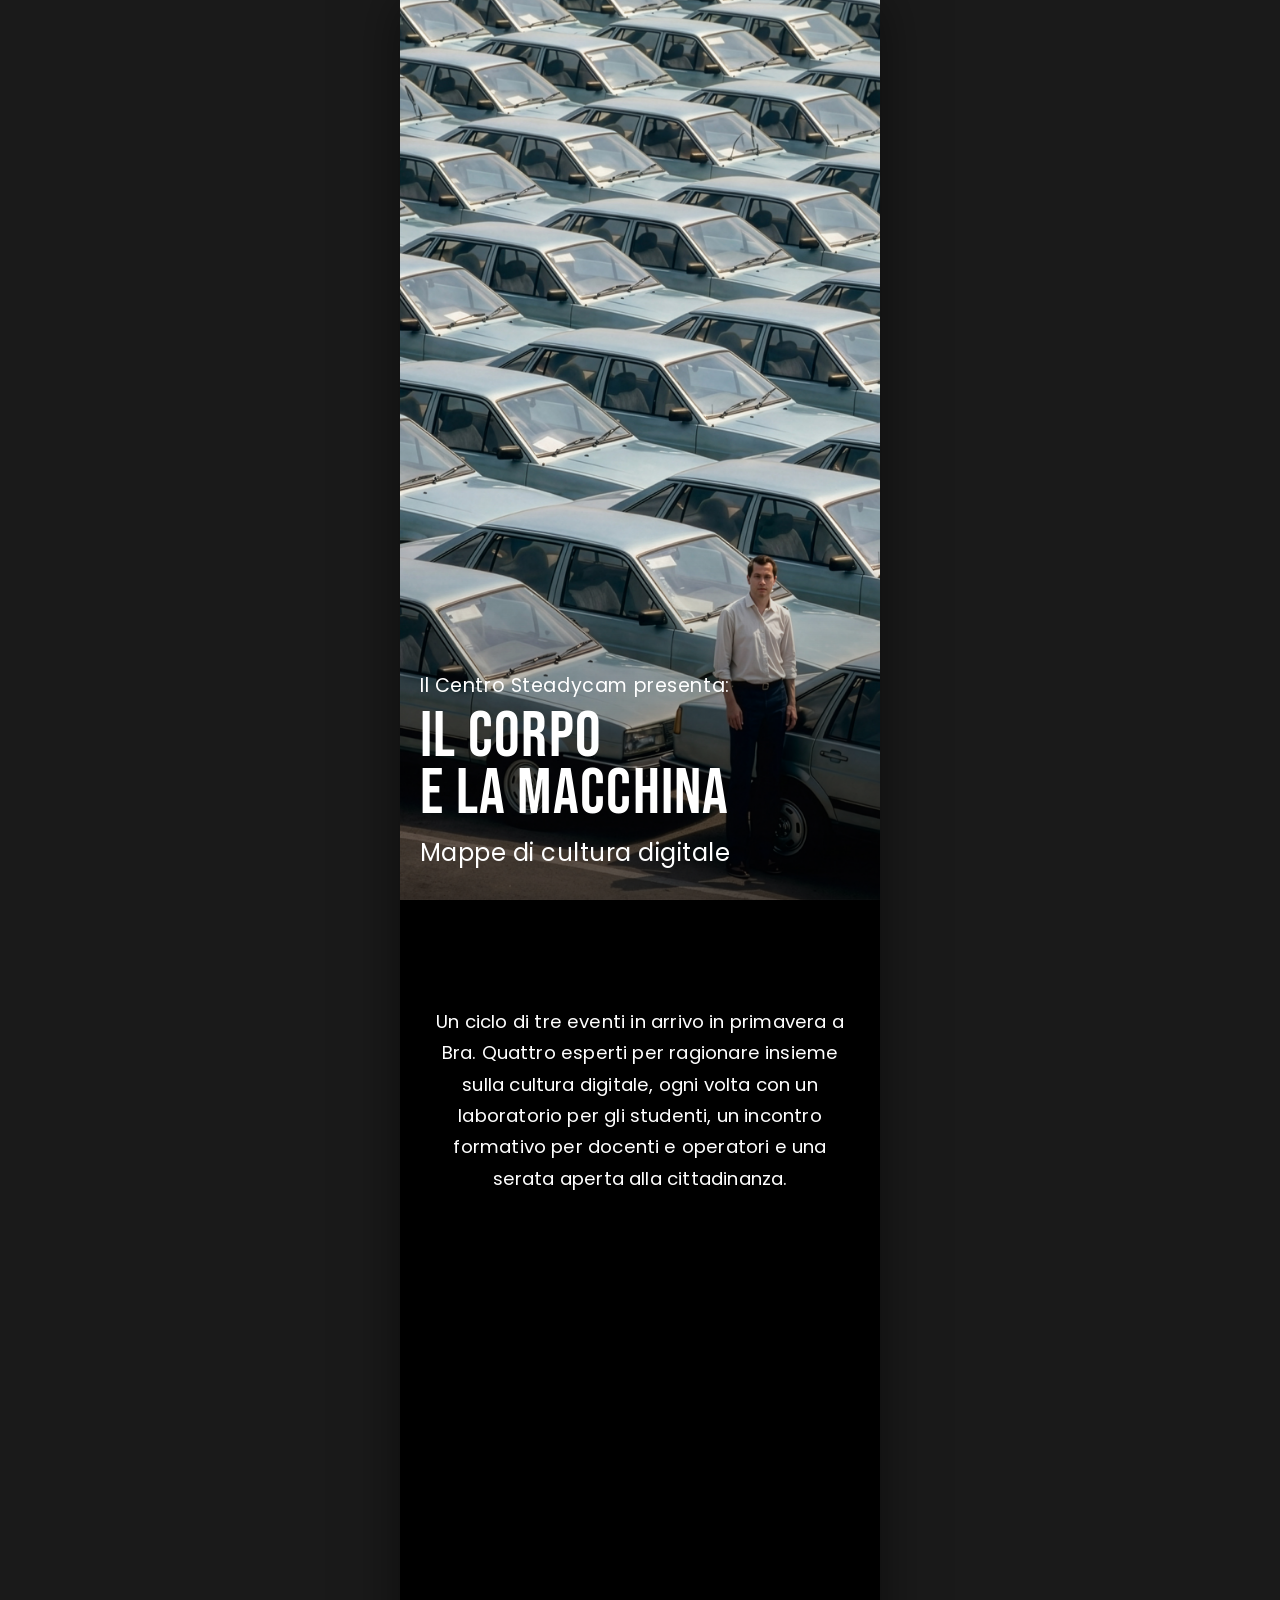
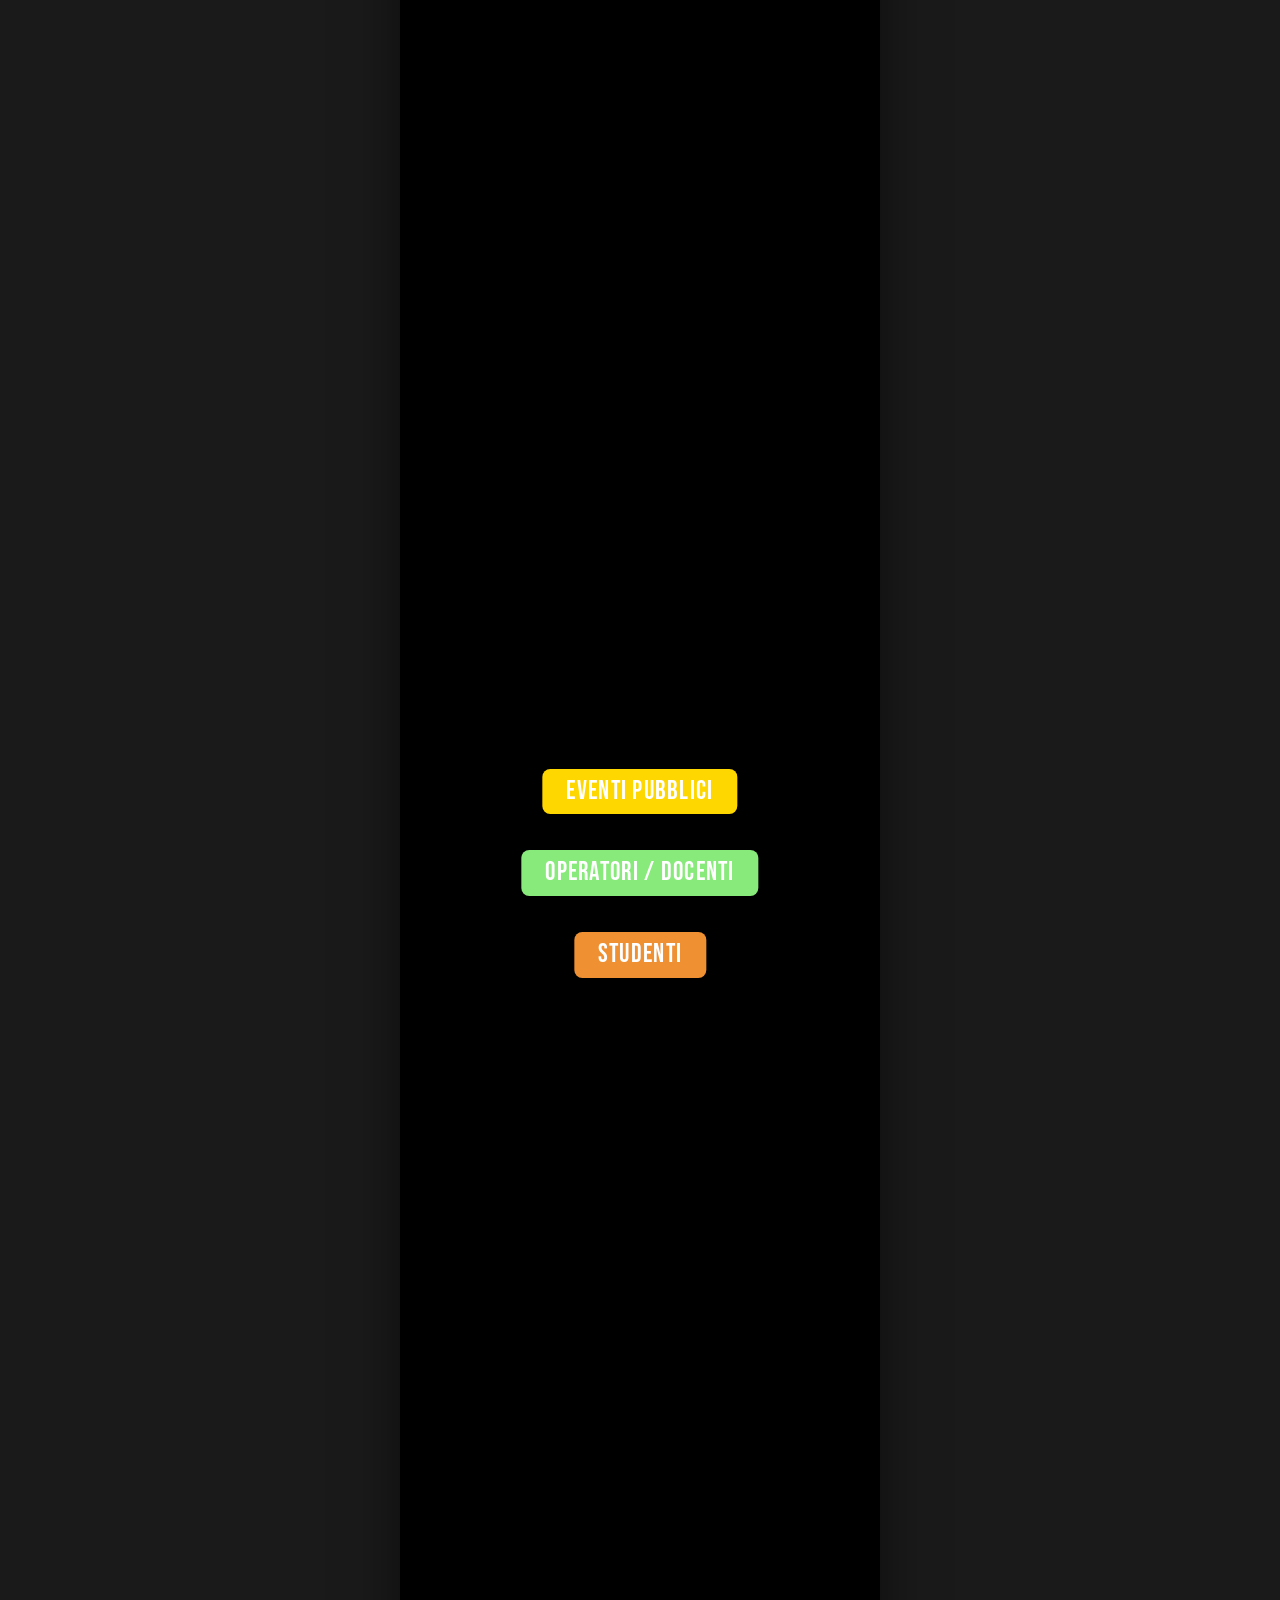
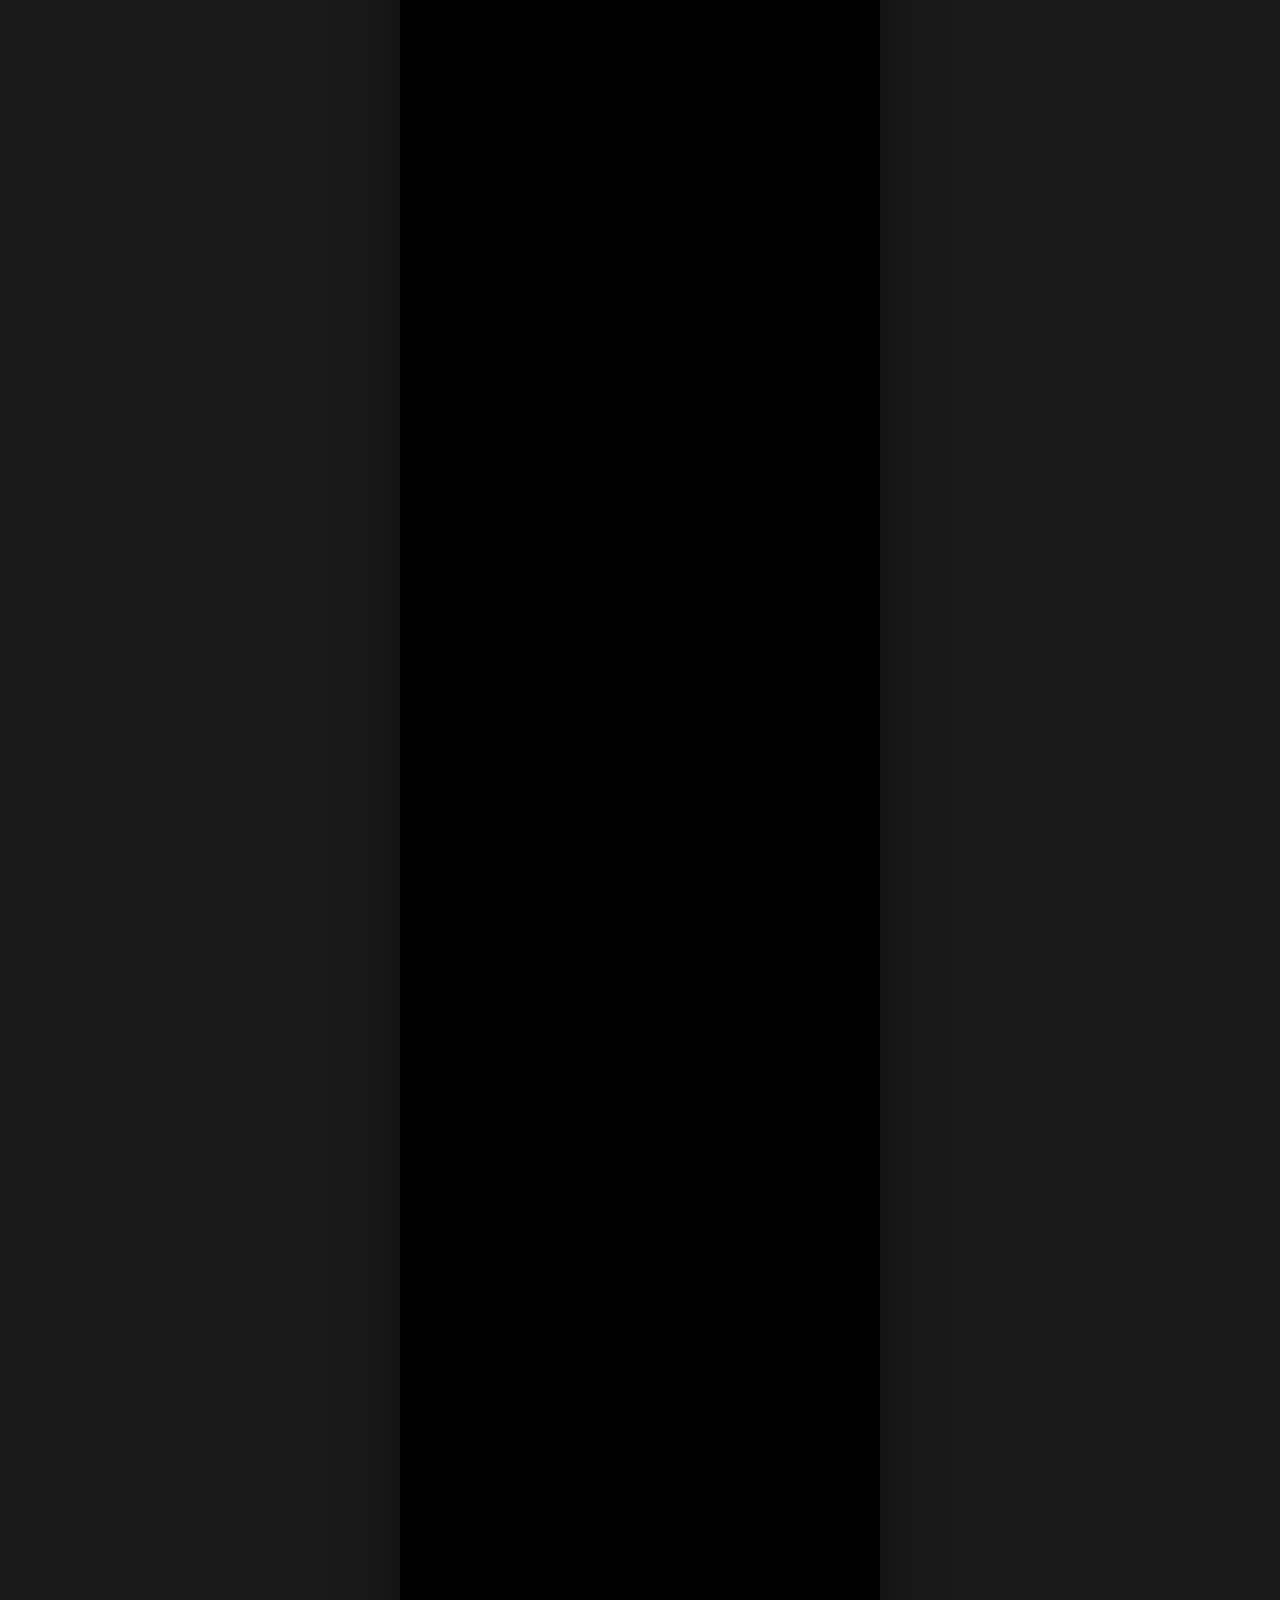
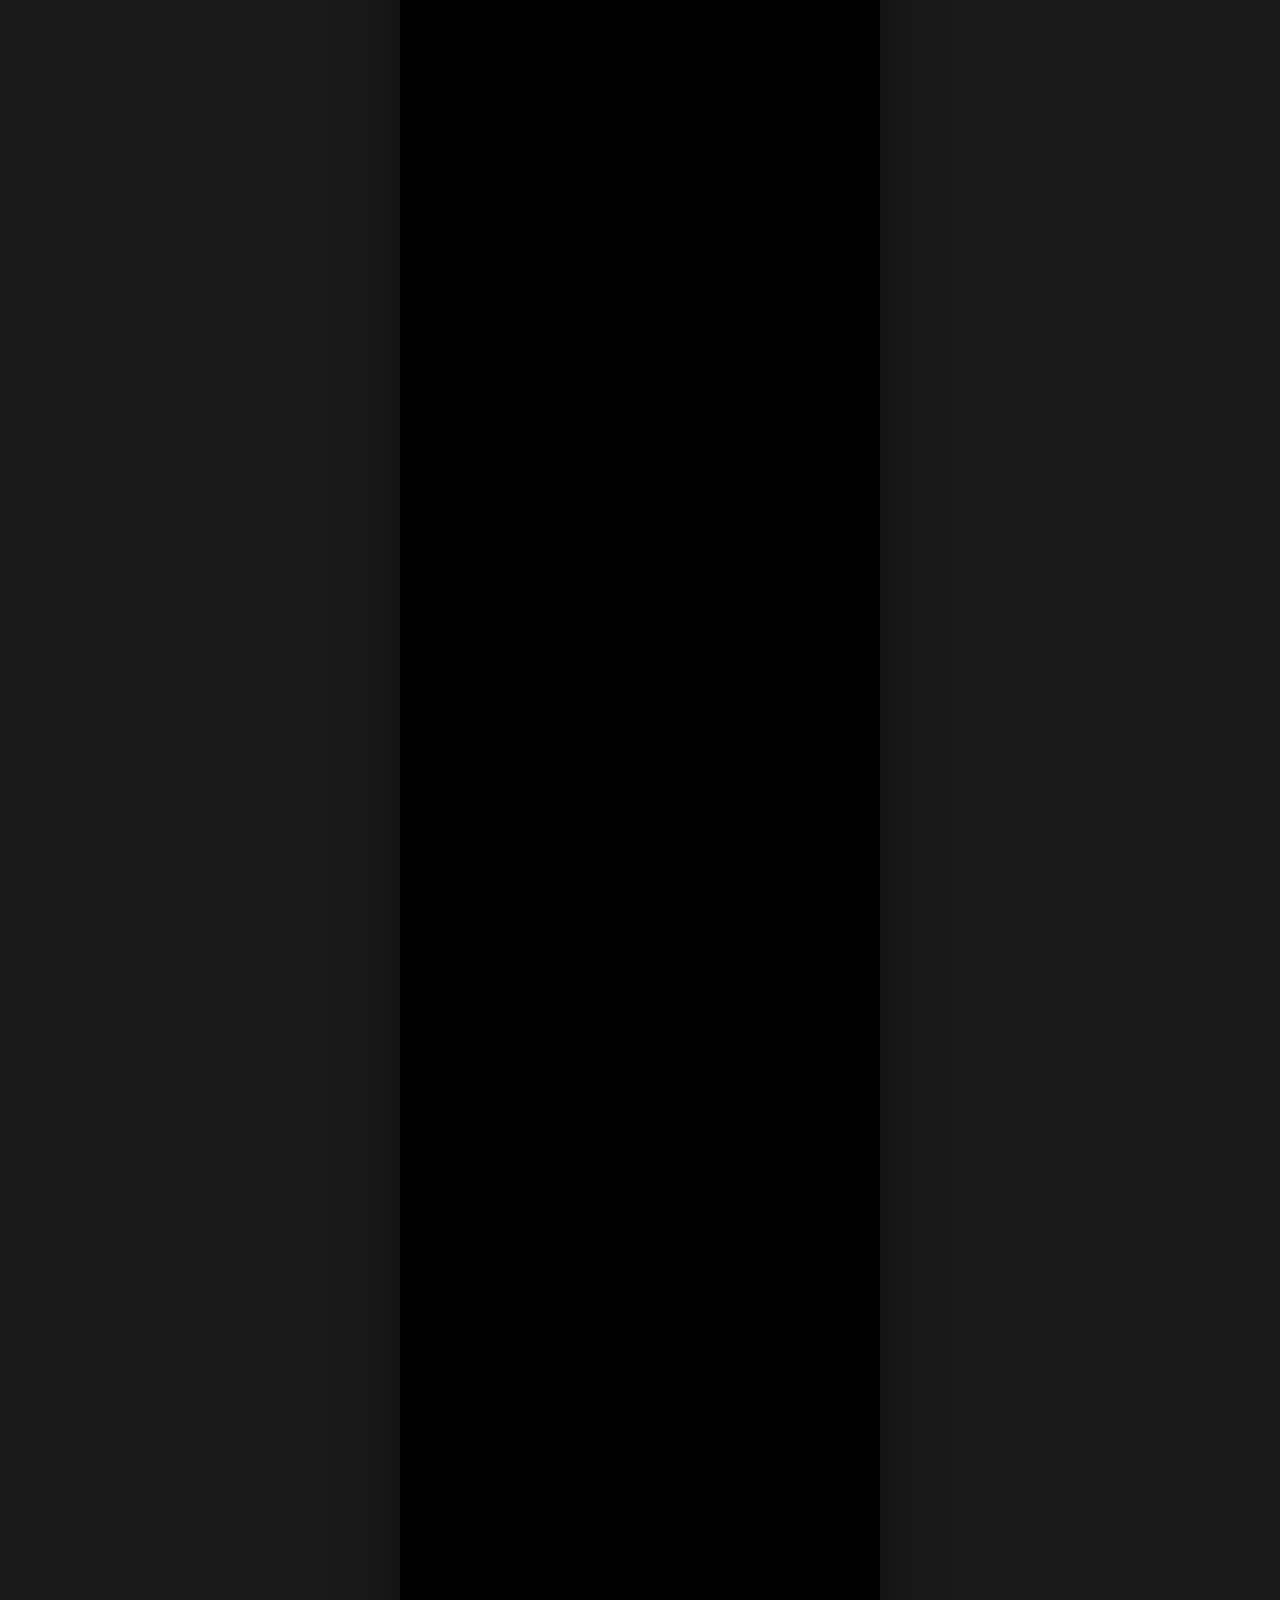
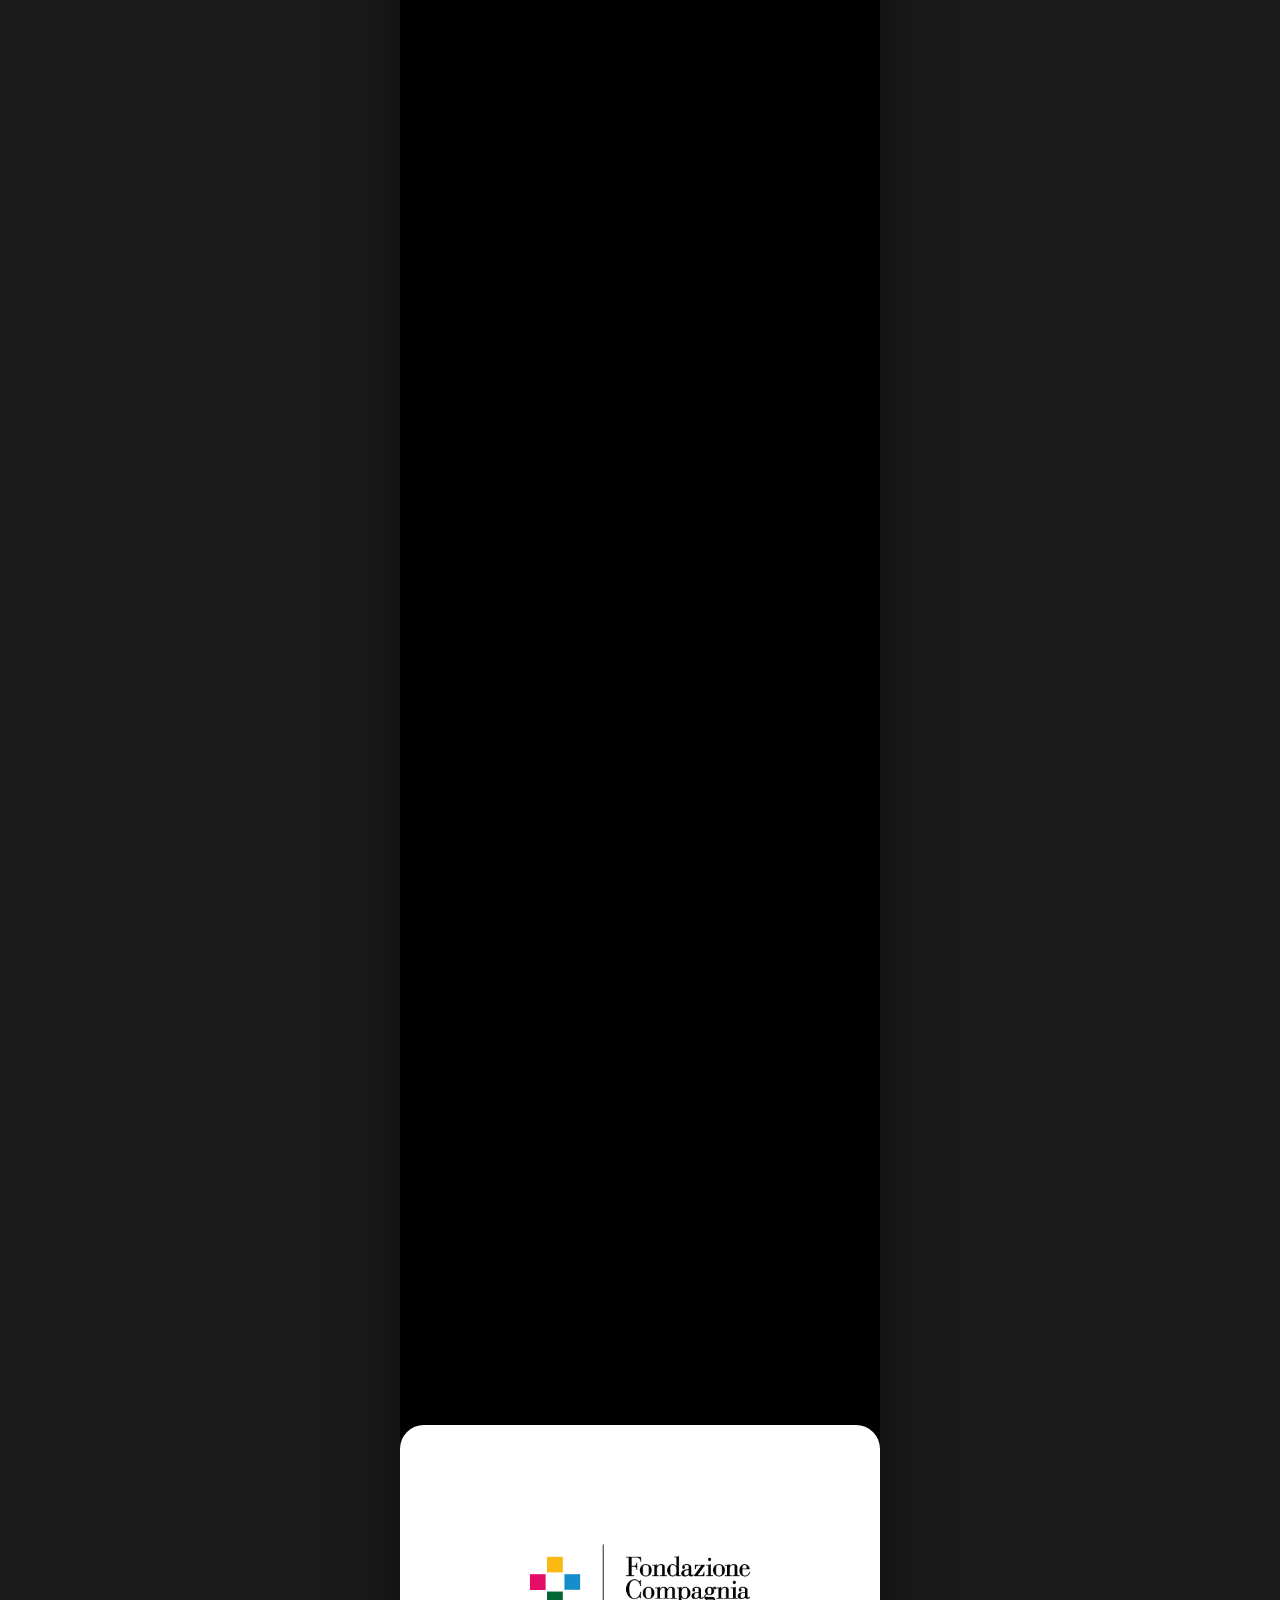
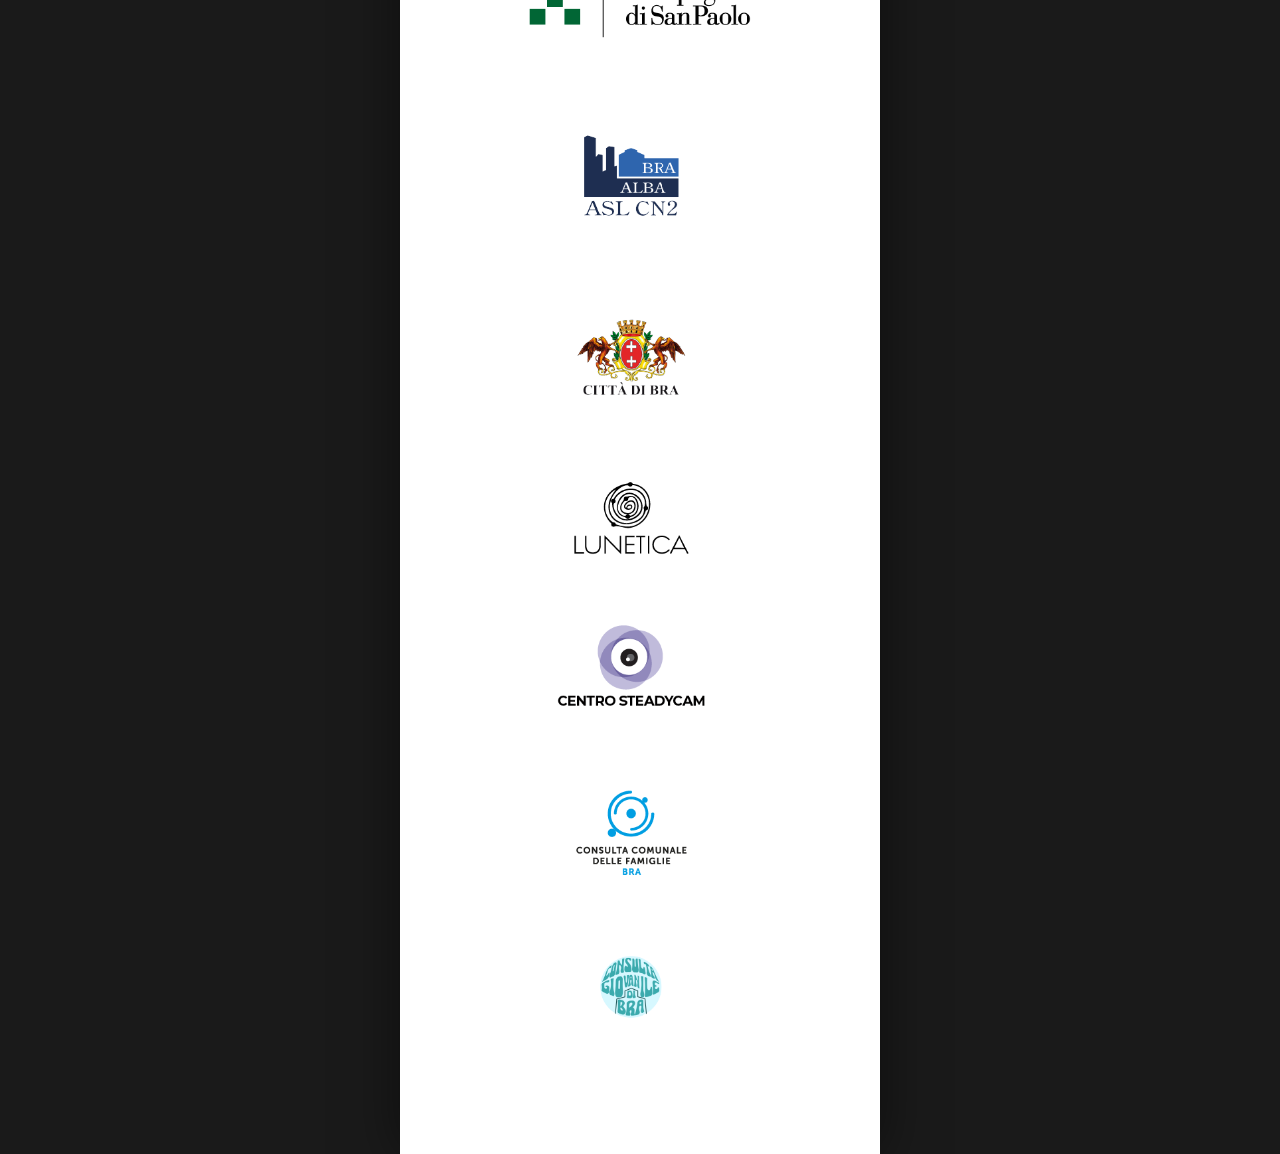
==== commit 661b1801: "Add files via upload" ====
--- a/index.html
+++ b/index.html
@@ -77,6 +77,11 @@
 
         <!-- SEZIONE 4: Transizione nera -->
         <section class="section-four-transition">
+            <div class="section-four-buttons">
+                <a class="four-btn four-btn-blue" onclick="scrollToSection(0)">EVENTI PUBBLICI</a>
+                <a class="four-btn four-btn-green" onclick="scrollToSection(0.28)">OPERATORI / DOCENTI</a>
+                <a class="four-btn four-btn-orange" onclick="scrollToSection(0.55)">STUDENTI</a>
+            </div>
         </section>
 
         <!-- SEZIONE 5: Macchina con color reveal (ex sezione 4) -->
--- a/styles.css
+++ b/styles.css
@@ -246,7 +246,7 @@
     width: 100%;
     height: 100%;
     object-fit: cover;
-    object-position: center;
+    object-position: center 20%;
 }
 
 /* Bottoni sulla striscia di asfalto - FISSI */
@@ -627,16 +627,45 @@
     box-shadow: 0 5px 15px rgba(255, 215, 0, 0.4);
 }
 
-/* ========== FOOTER ========== */
-
-/* ── DATE ASFALTO ── */
-.asphalt-dates {
-    position: fixed;
-    bottom: 5%;
+/* ========== SEZIONE 4: BOTTONI ========== */
+
+.section-four-buttons {
+    position: absolute;
+    top: 15%;
     left: 50%;
     transform: translateX(-50%);
-    width: 90%;
-    max-width: 440px;
+    display: flex;
+    flex-direction: column;
+    gap: 36px;
+    align-items: center;
+}
+
+.four-btn {
+    display: inline-block;
+    text-align: center;
+    padding: 10px 24px;
+    border-radius: 8px;
+    font-family: 'Bebas Neue', sans-serif;
+    font-size: clamp(1.2rem, 4vw, 1.6rem);
+    letter-spacing: 0.05em;
+    text-decoration: none;
+    color: #ffffff;
+    border: none;
+    cursor: pointer;
+    line-height: 1;
+    white-space: nowrap;
+}
+
+.four-btn-blue   { background: #ffd700; }
+.four-btn-green  { background: #88ea7a; }
+.four-btn-orange { background: #ef9033; }
+
+/* ========== FOOTER ========== */
+.asphalt-dates {
+    position: fixed;
+    bottom: 12%;
+    left: calc(50% - 220px);
+    width: 150px;
     z-index: 3;
     opacity: 0;
     transition: opacity 0.5s ease;
@@ -645,6 +674,14 @@
 .asphalt-dates img {
     width: 100%;
     display: block;
+}
+
+@media (max-width: 768px) {
+    .asphalt-dates {
+        left: 5%;
+        width: 130px;
+        bottom: 15%;
+    }
 }
 
 /* ── GREEN CAR CONTENT ── */
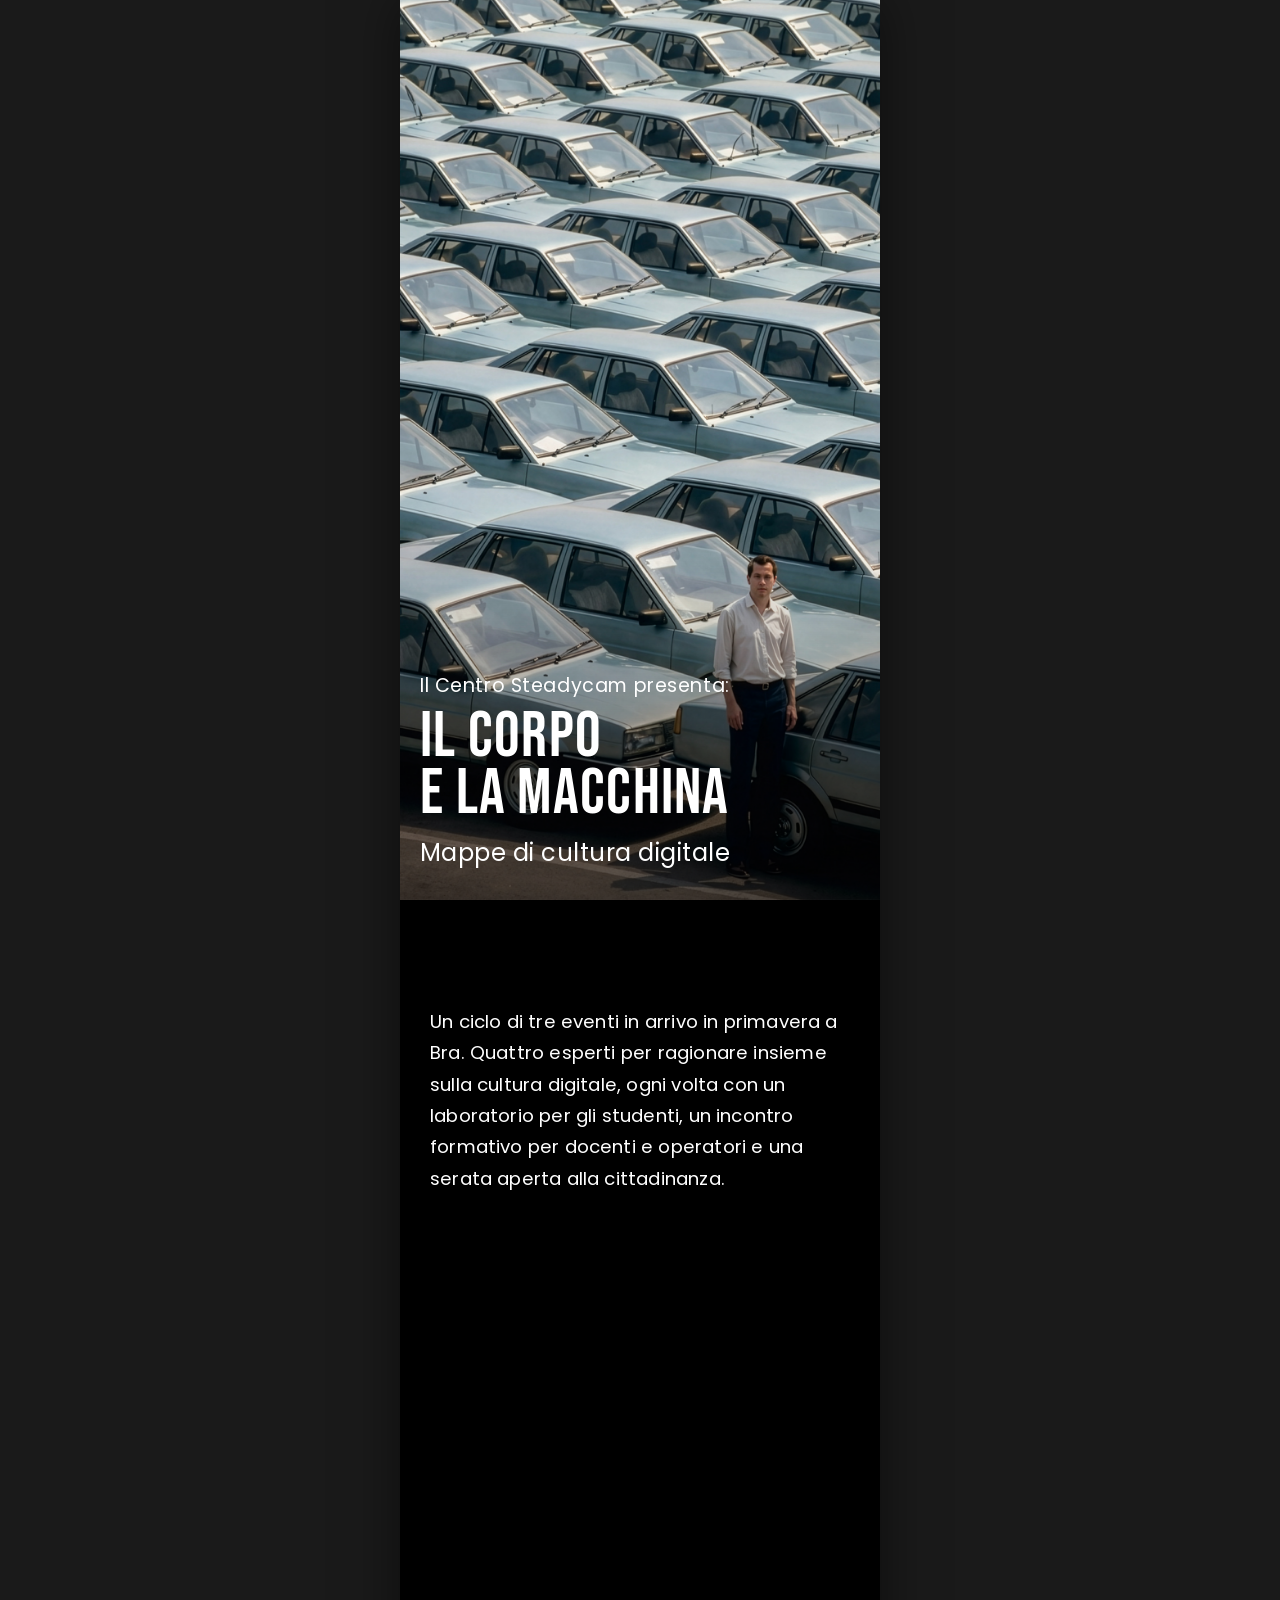
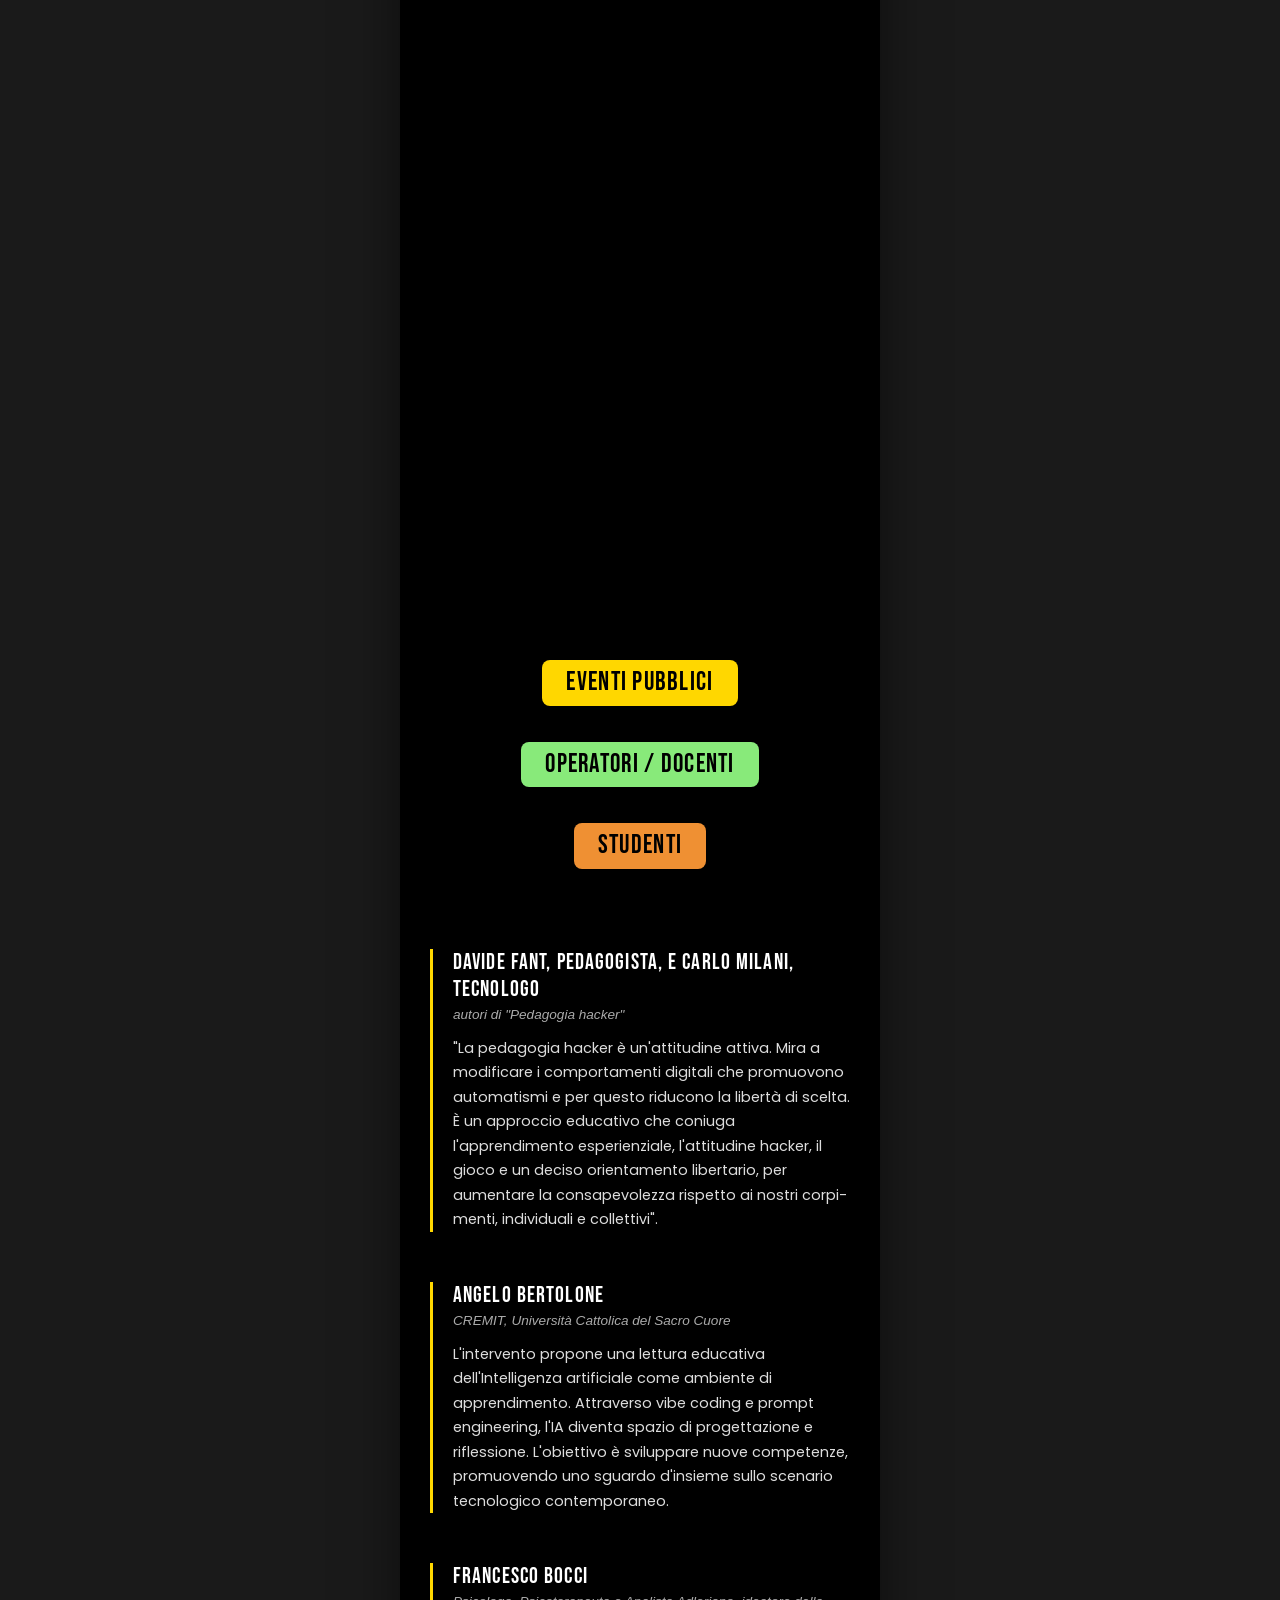
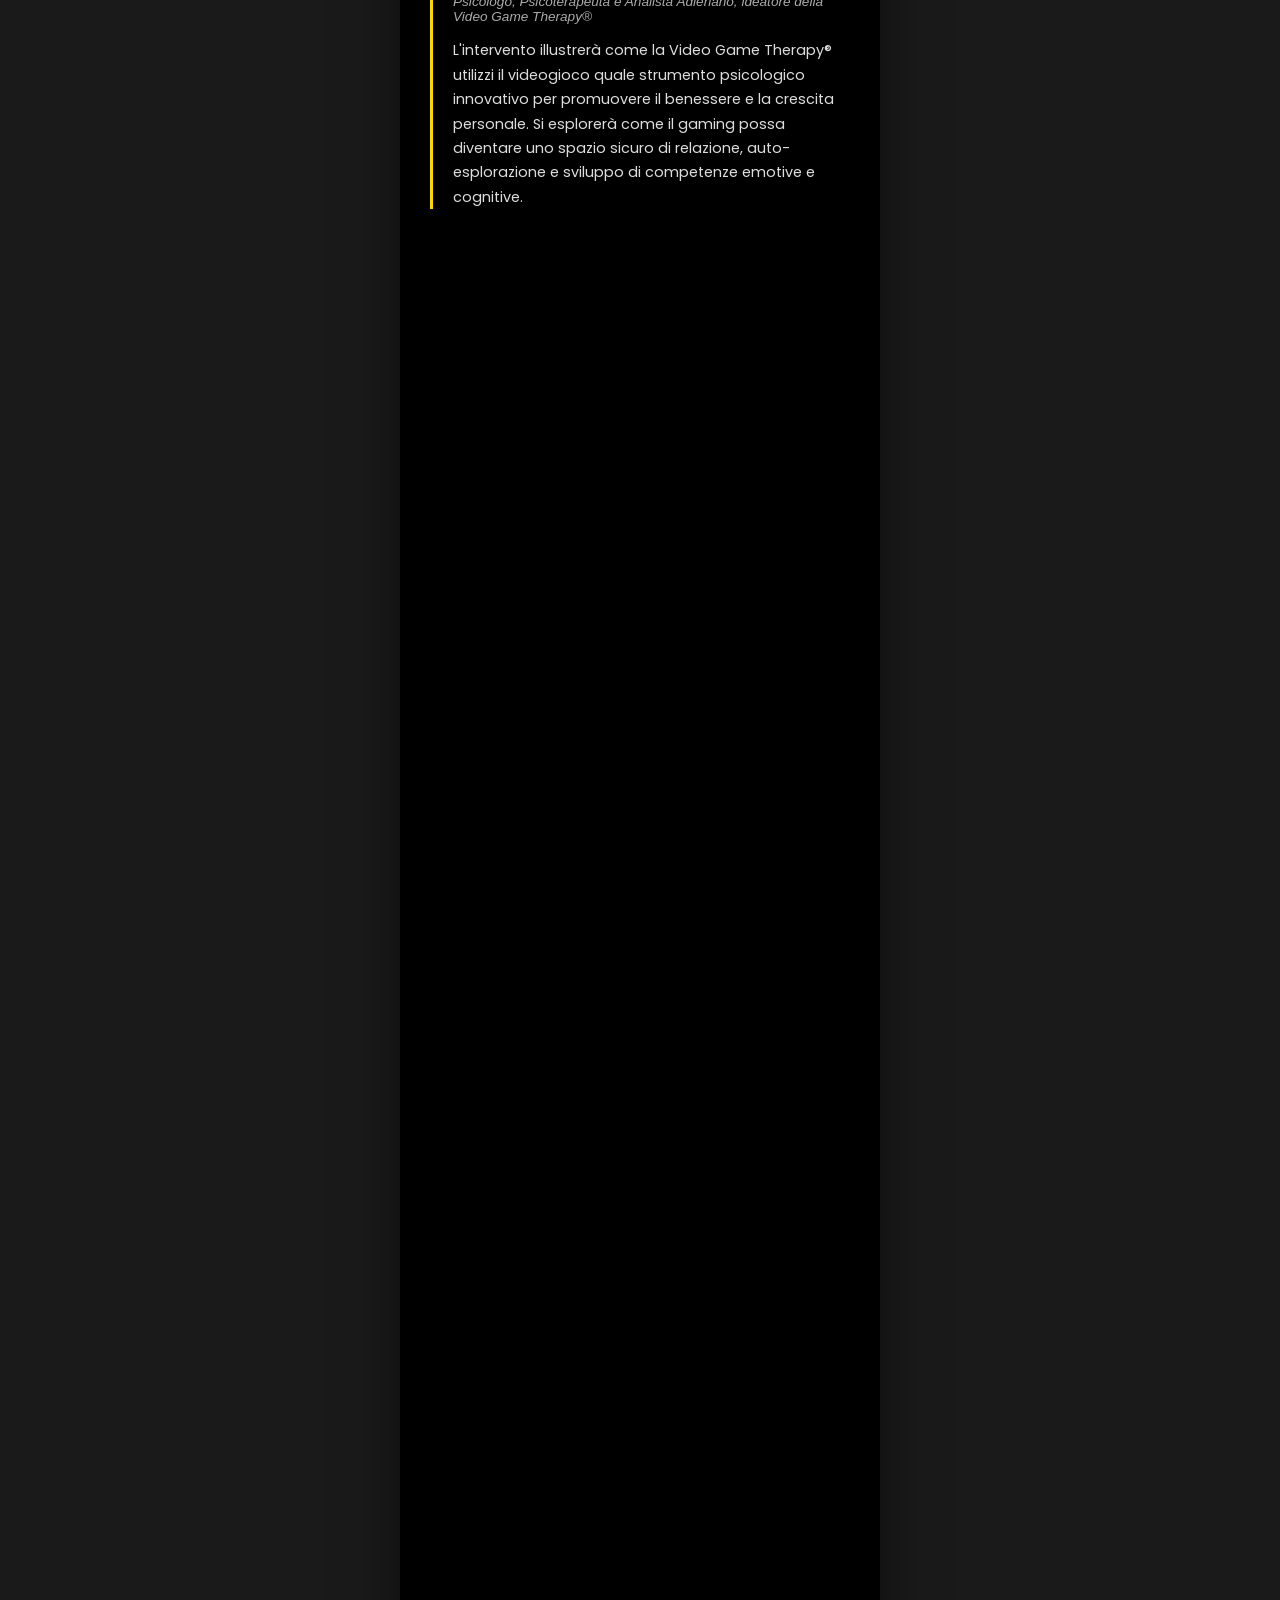
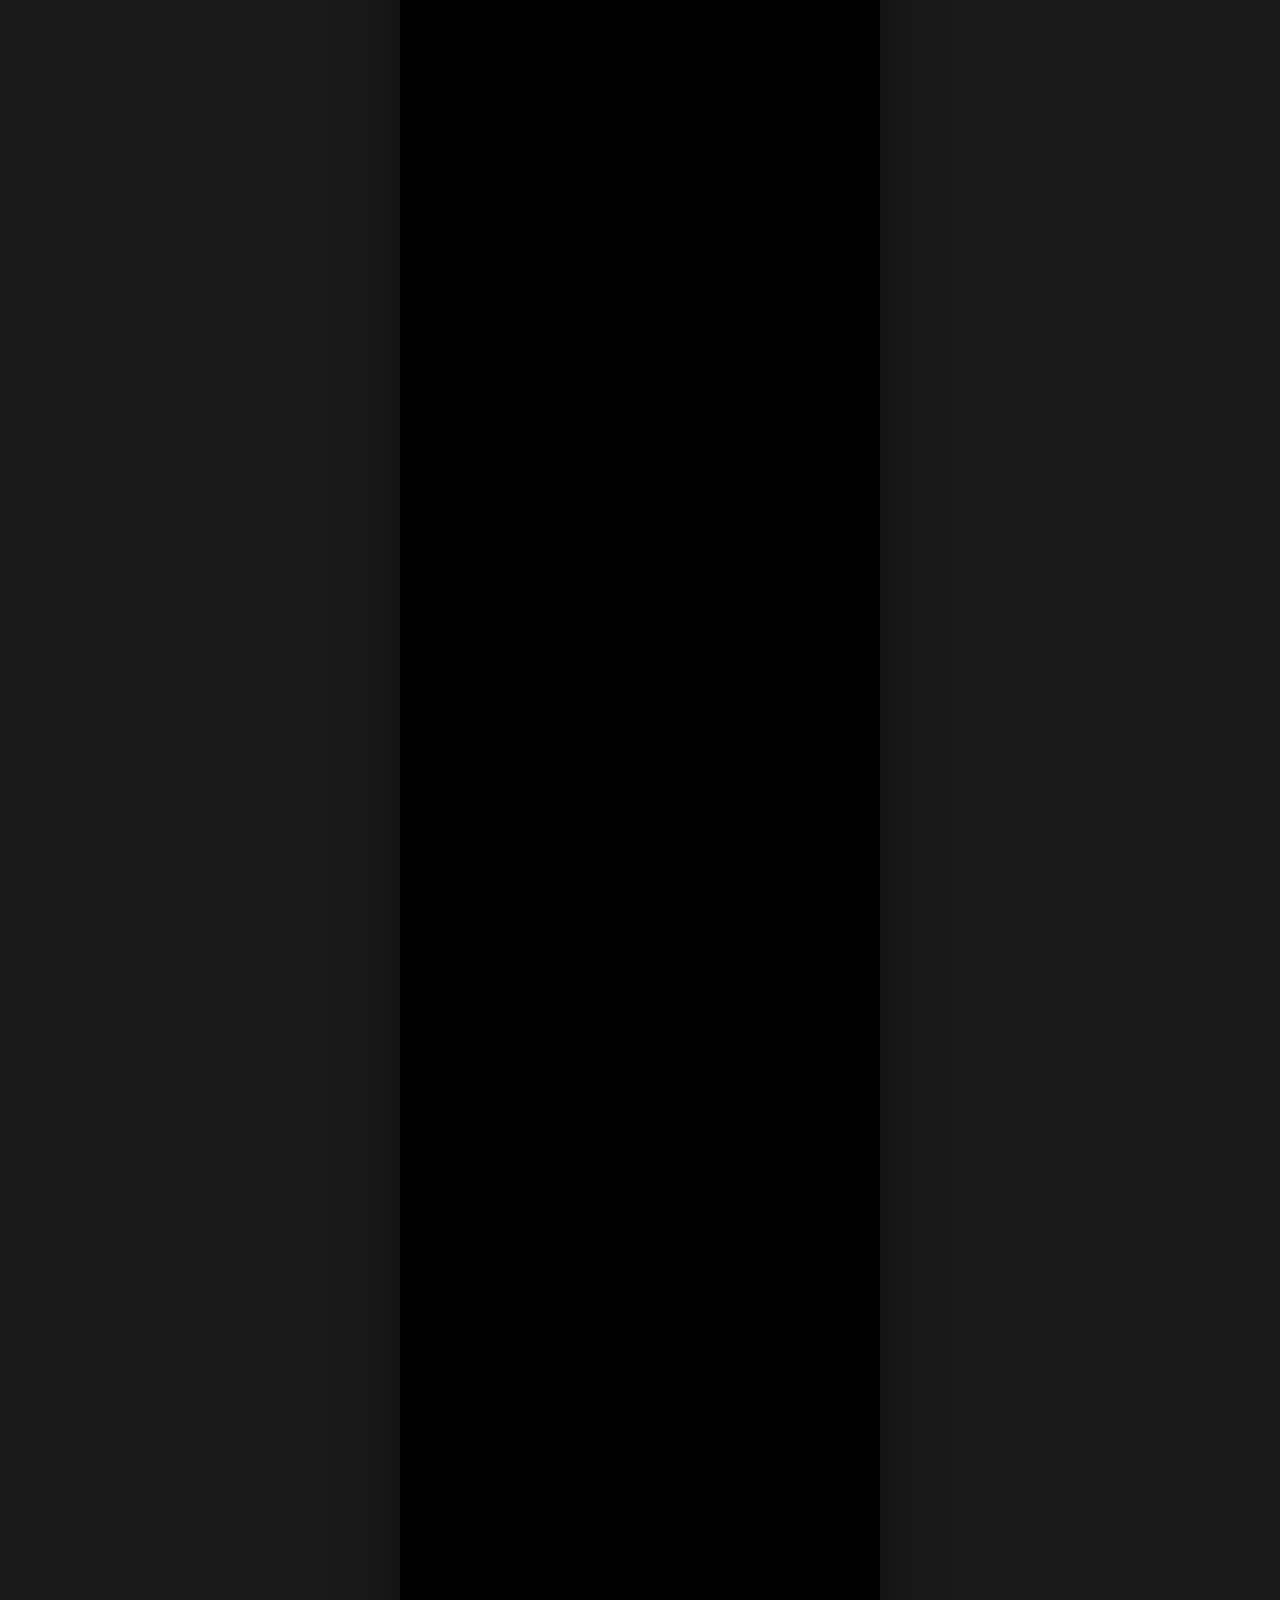
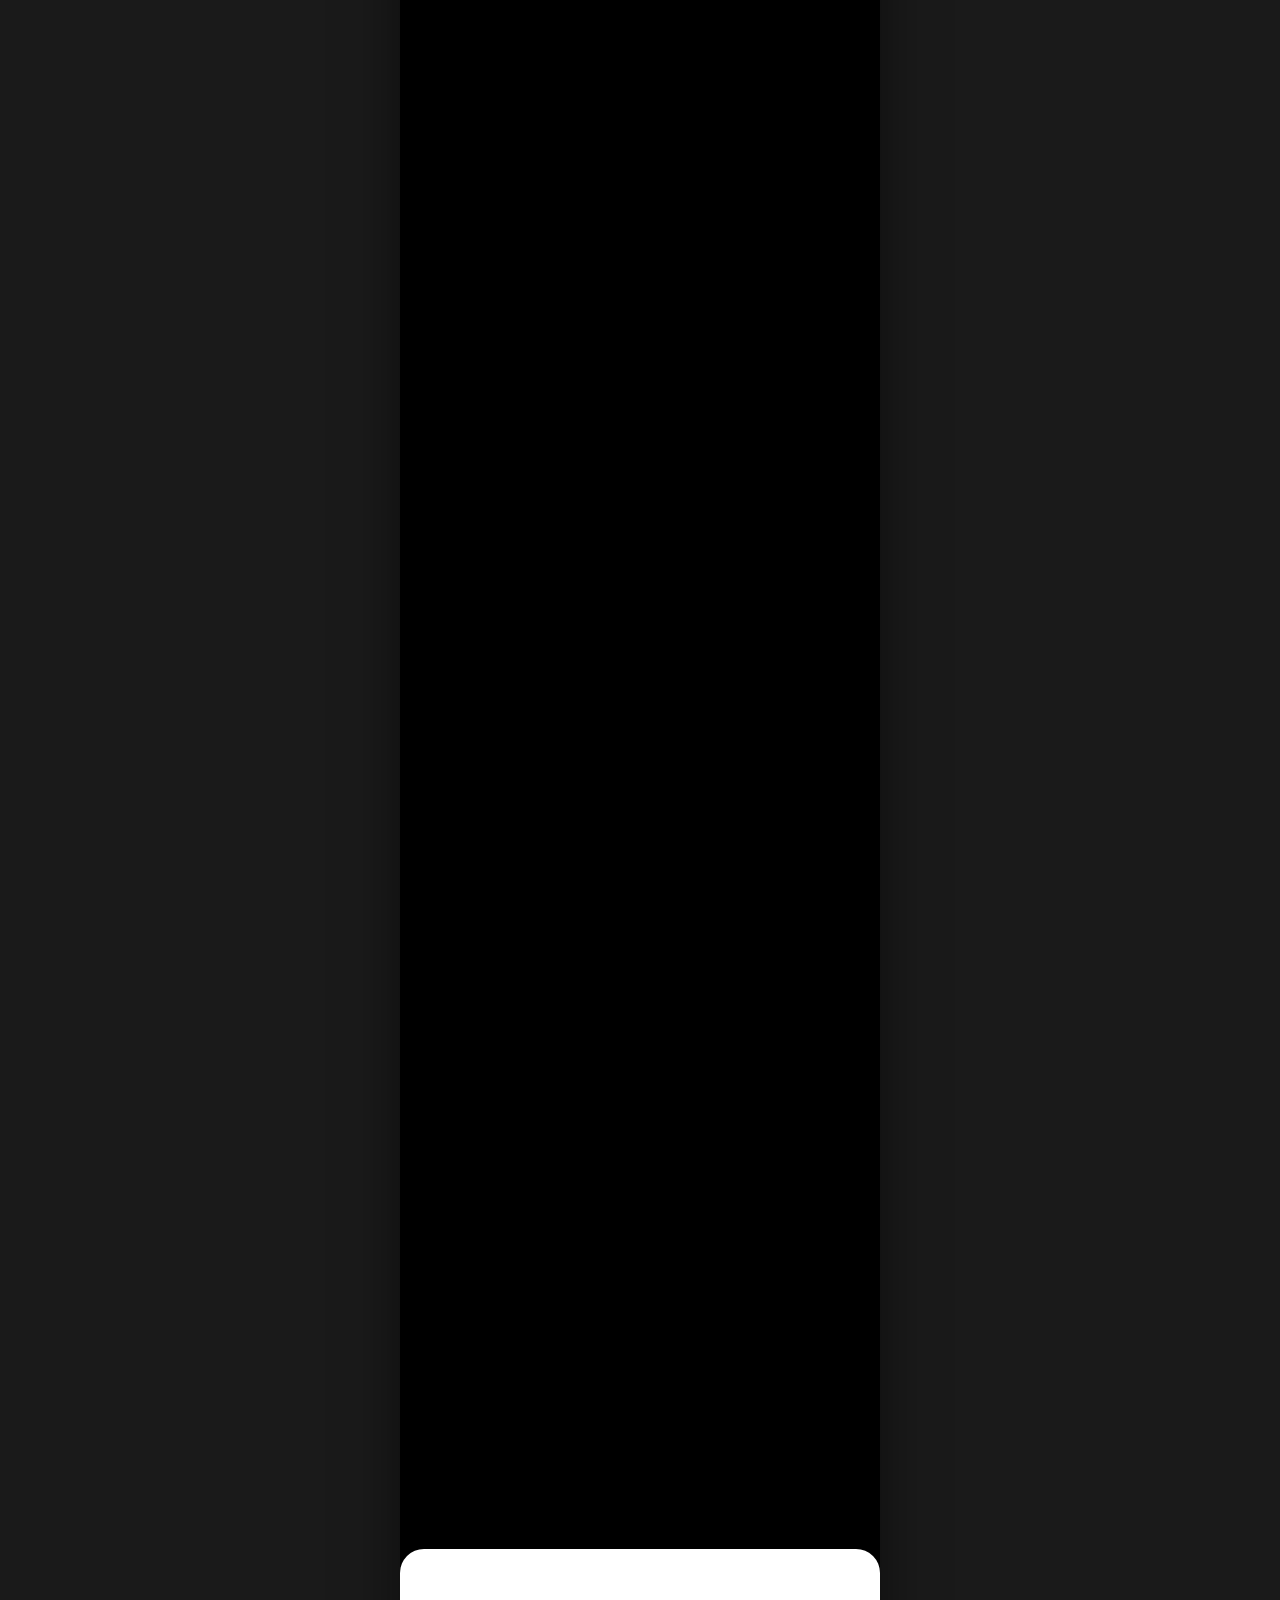
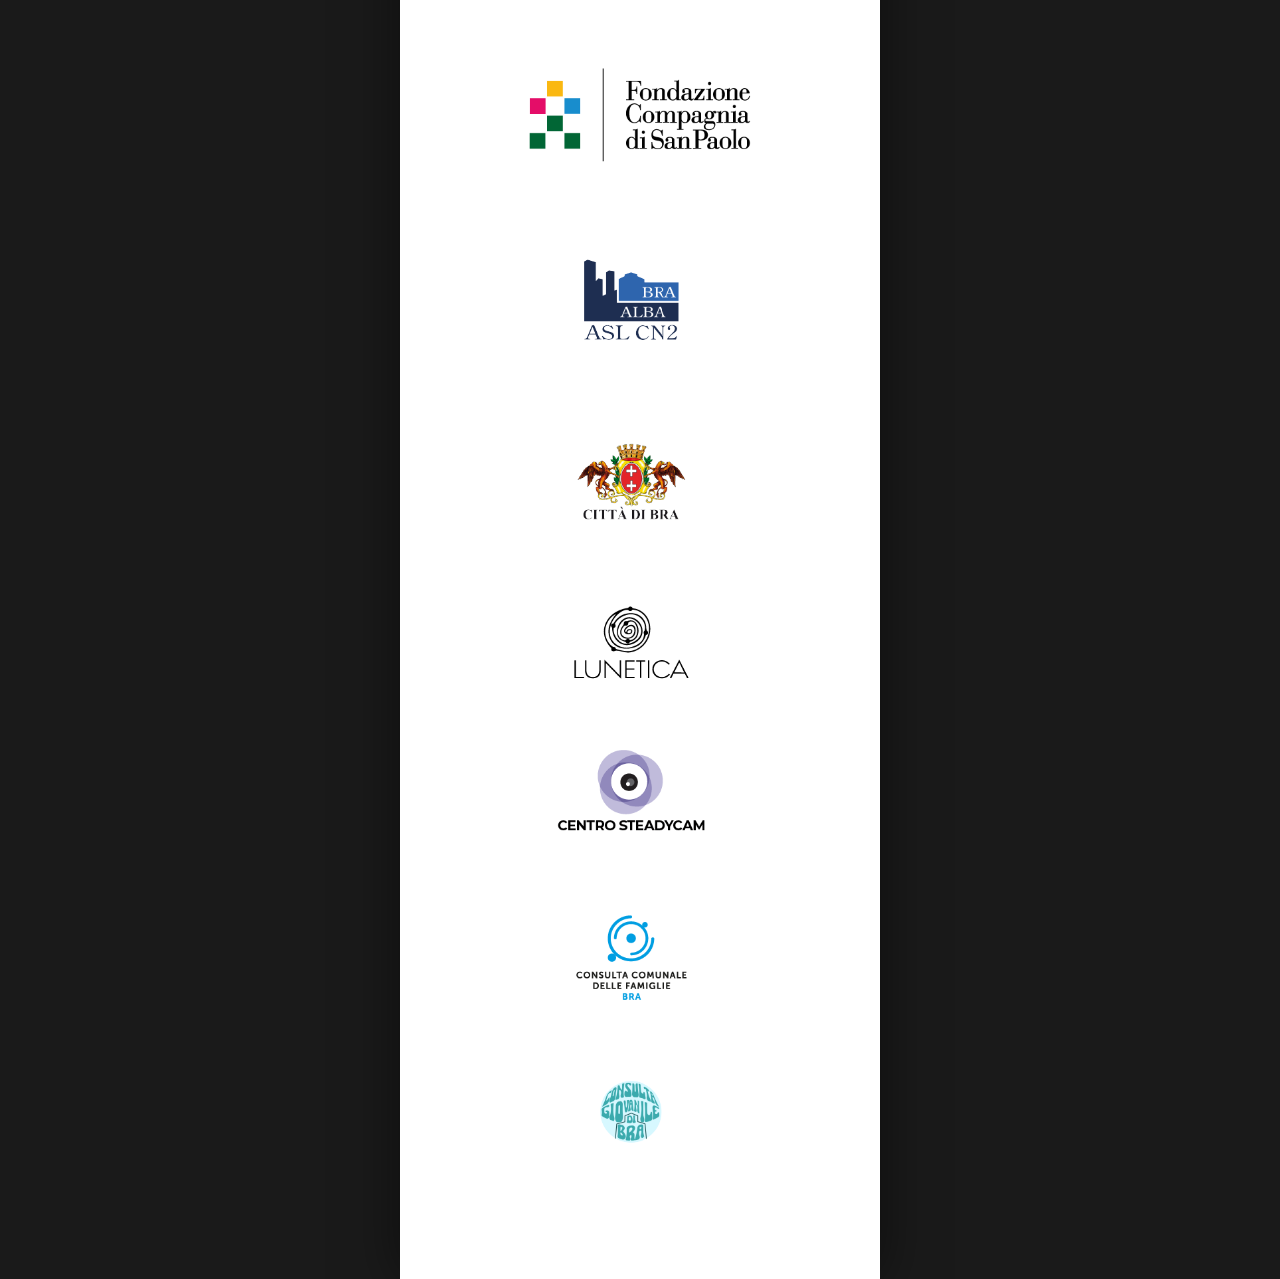
==== commit 0e810c9b: "Add files via upload" ====
--- a/index.html
+++ b/index.html
@@ -78,9 +78,31 @@
         <!-- SEZIONE 4: Transizione nera -->
         <section class="section-four-transition">
             <div class="section-four-buttons">
-                <a class="four-btn four-btn-blue" onclick="scrollToSection(0)">EVENTI PUBBLICI</a>
-                <a class="four-btn four-btn-green" onclick="scrollToSection(0.28)">OPERATORI / DOCENTI</a>
-                <a class="four-btn four-btn-orange" onclick="scrollToSection(0.55)">STUDENTI</a>
+                <a class="four-btn four-btn-blue" onclick="scrollToSection(0.05)">EVENTI PUBBLICI</a>
+                <a class="four-btn four-btn-green" onclick="scrollToSection(0.33)">OPERATORI / DOCENTI</a>
+                <a class="four-btn four-btn-orange" onclick="scrollToSection(0.60)">STUDENTI</a>
+            </div>
+
+            <div class="section-four-quotes">
+
+                <div class="quote-block">
+                    <p class="quote-name">Davide Fant, pedagogista, e Carlo Milani, tecnologo</p>
+                    <p class="quote-role">autori di "Pedagogia hacker"</p>
+                    <p class="quote-text">"La pedagogia hacker è un'attitudine attiva. Mira a modificare i comportamenti digitali che promuovono automatismi e per questo riducono la libertà di scelta. È un approccio educativo che coniuga l'apprendimento esperienziale, l'attitudine hacker, il gioco e un deciso orientamento libertario, per aumentare la consapevolezza rispetto ai nostri corpi-menti, individuali e collettivi".</p>
+                </div>
+
+                <div class="quote-block">
+                    <p class="quote-name">Angelo Bertolone</p>
+                    <p class="quote-role">CREMIT, Università Cattolica del Sacro Cuore</p>
+                    <p class="quote-text">L'intervento propone una lettura educativa dell'Intelligenza artificiale come ambiente di apprendimento. Attraverso vibe coding e prompt engineering, l'IA diventa spazio di progettazione e riflessione. L'obiettivo è sviluppare nuove competenze, promuovendo uno sguardo d'insieme sullo scenario tecnologico contemporaneo.</p>
+                </div>
+
+                <div class="quote-block">
+                    <p class="quote-name">Francesco Bocci</p>
+                    <p class="quote-role">Psicologo, Psicoterapeuta e Analista Adleriano, ideatore della Video Game Therapy®</p>
+                    <p class="quote-text">L'intervento illustrerà come la Video Game Therapy® utilizzi il videogioco quale strumento psicologico innovativo per promuovere il benessere e la crescita personale. Si esplorerà come il gaming possa diventare uno spazio sicuro di relazione, auto-esplorazione e sviluppo di competenze emotive e cognitive.</p>
+                </div>
+
             </div>
         </section>
 
--- a/styles.css
+++ b/styles.css
@@ -147,7 +147,7 @@
 .section-two {
     position: relative;
     width: 100%;
-    height: 400px; /* Ridotto a 400px (era 600px) */
+    height: 400px;
     background: #000000;
     z-index: 4;
     padding: 60px 30px 60px 30px;
@@ -164,11 +164,11 @@
 
 .description-text {
     font-family: 'Poppins', sans-serif;
-    font-size: clamp(0.95rem, 3.8vw, 1.15rem); /* Più piccolo: era 1.1rem-4.5vw-1.4rem */
+    font-size: clamp(0.95rem, 3.8vw, 1.15rem);
     font-weight: 400;
     color: #ffffff;
     line-height: 1.7;
-    text-align: center;
+    text-align: left;
     letter-spacing: 0.01em;
 }
 
@@ -627,17 +627,51 @@
     box-shadow: 0 5px 15px rgba(255, 215, 0, 0.4);
 }
 
+.section-four-quotes {
+    padding: 60px 30px 40px;
+    display: flex;
+    flex-direction: column;
+    gap: 50px;
+}
+
+.quote-block {
+    border-left: 3px solid #ffd700;
+    padding-left: 20px;
+}
+
+.quote-name {
+    font-family: 'Bebas Neue', sans-serif;
+    font-size: clamp(1.1rem, 4vw, 1.4rem);
+    color: #ffffff;
+    letter-spacing: 0.05em;
+    margin: 0 0 4px 0;
+}
+
+.quote-role {
+    font-family: 'Poppins', sans-serif;
+    font-size: clamp(0.7rem, 2.5vw, 0.85rem);
+    color: #aaaaaa;
+    font-style: italic;
+    margin: 0 0 14px 0;
+}
+
+.quote-text {
+    font-family: 'Poppins', sans-serif;
+    font-size: clamp(0.75rem, 2.5vw, 0.9rem);
+    color: #dddddd;
+    line-height: 1.7;
+    margin: 0;
+}
+
 /* ========== SEZIONE 4: BOTTONI ========== */
 
 .section-four-buttons {
-    position: absolute;
-    top: 15%;
-    left: 50%;
-    transform: translateX(-50%);
+    position: relative;
     display: flex;
     flex-direction: column;
     gap: 36px;
     align-items: center;
+    padding: 60px 30px 20px;
 }
 
 .four-btn {
@@ -649,11 +683,18 @@
     font-size: clamp(1.2rem, 4vw, 1.6rem);
     letter-spacing: 0.05em;
     text-decoration: none;
-    color: #ffffff;
+    color: #000000;
     border: none;
     cursor: pointer;
     line-height: 1;
     white-space: nowrap;
+}
+
+@media (max-width: 768px) {
+    .four-btn {
+        font-size: 1.8rem;
+        padding: 14px 32px;
+    }
 }
 
 .four-btn-blue   { background: #ffd700; }
@@ -722,8 +763,8 @@
 
 /* ── COLORI VERDE ── */
 .event-type.green { color: #88ea7a; }
-.btn-subscribe-header.green { background: #88ea7a; border-color: #88ea7a; color: #ffffff; }
-.btn-subscribe-header.green:hover { background: #6fd45e; color: #ffffff; }
+.btn-subscribe-header.green { background: #88ea7a; border-color: #88ea7a; color: #000000; }
+.btn-subscribe-header.green:hover { background: #6fd45e; color: #000000; }
 .event-card-timeline.green .event-date-box {
     background: rgba(136, 234, 122, 0.15);
     border-color: rgba(136, 234, 122, 0.4);
@@ -735,8 +776,8 @@
 
 /* ── COLORI ARANCIONE ── */
 .event-type.orange { color: #ef9033; }
-.btn-subscribe-header.orange { background: #ef9033; border-color: #ef9033; color: #ffffff; }
-.btn-subscribe-header.orange:hover { background: #ef9033; color: #000; }
+.btn-subscribe-header.orange { background: #ef9033; border-color: #ef9033; color: #000000; }
+.btn-subscribe-header.orange:hover { background: #ef9033; color: #000000; }
 .event-card-timeline.orange .event-date-box {
     background: rgba(239, 144, 51, 0.15);
     border-color: rgba(239, 144, 51, 0.4);
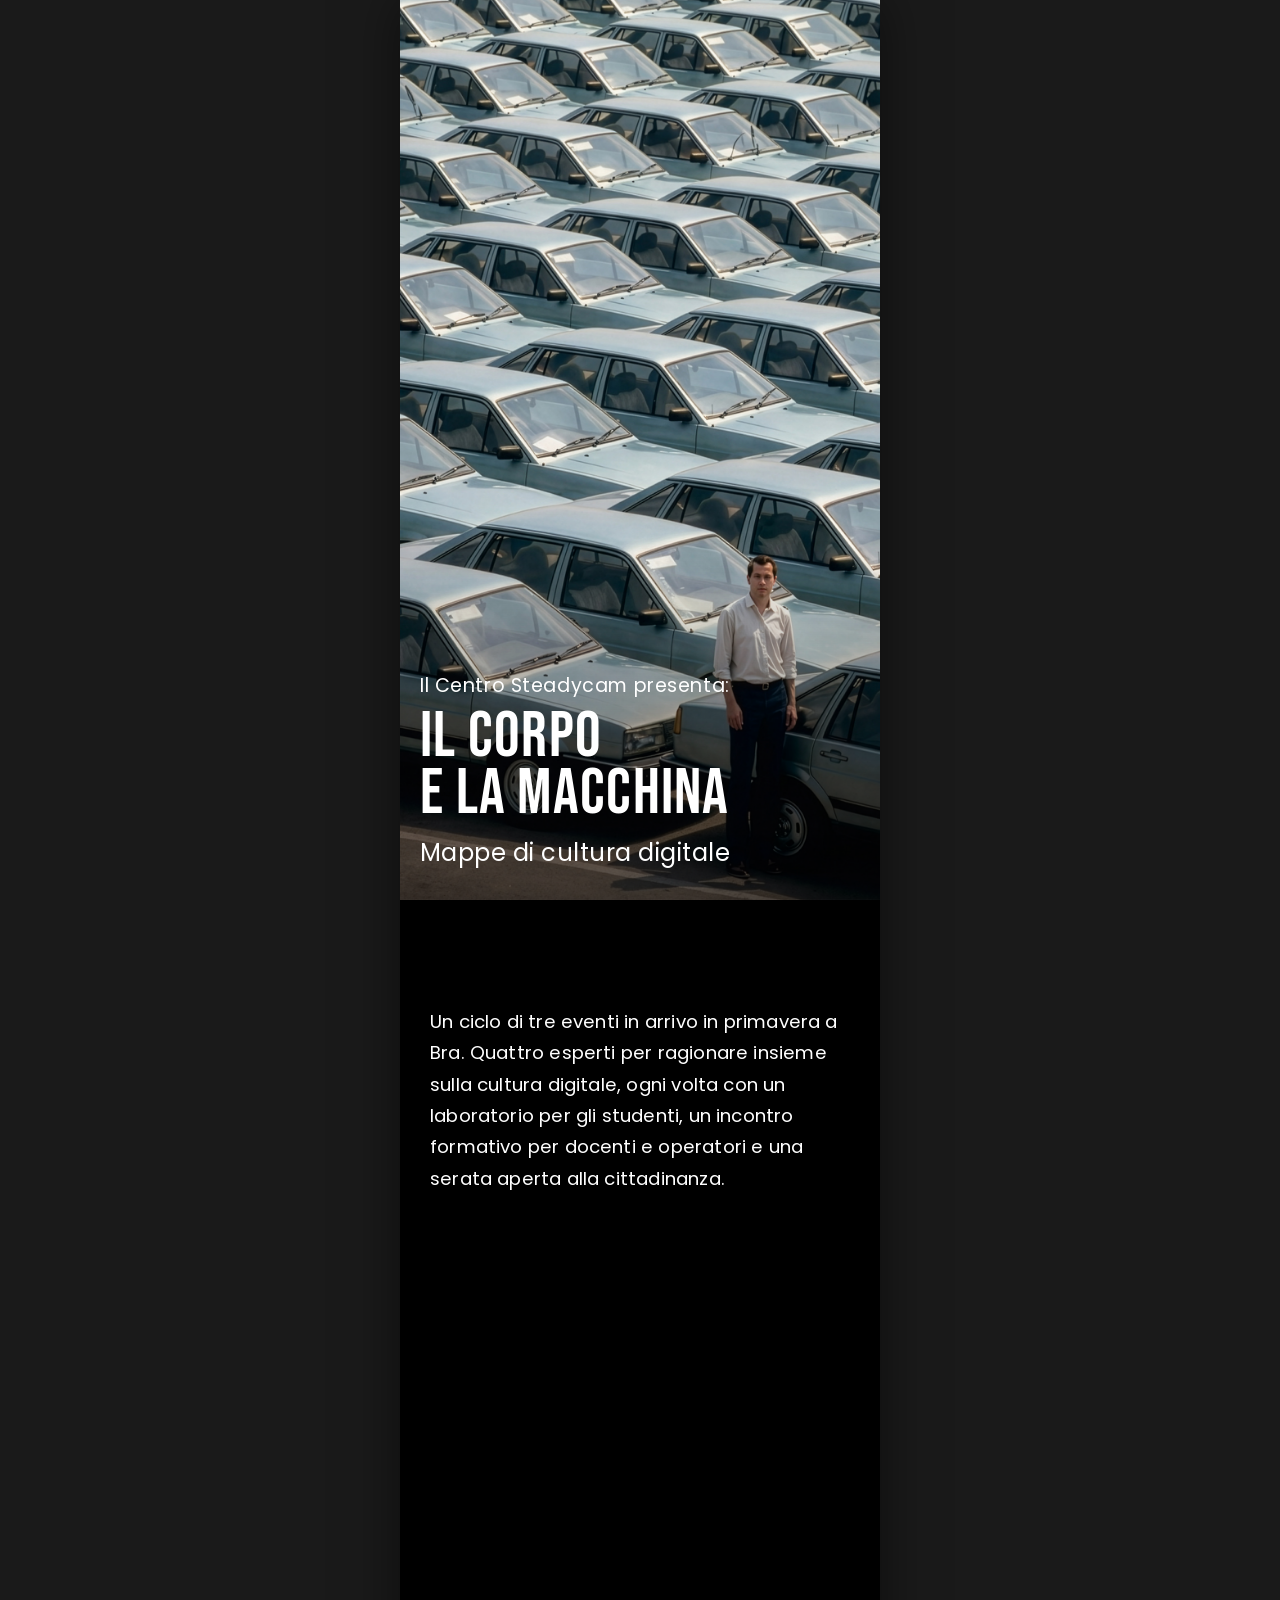
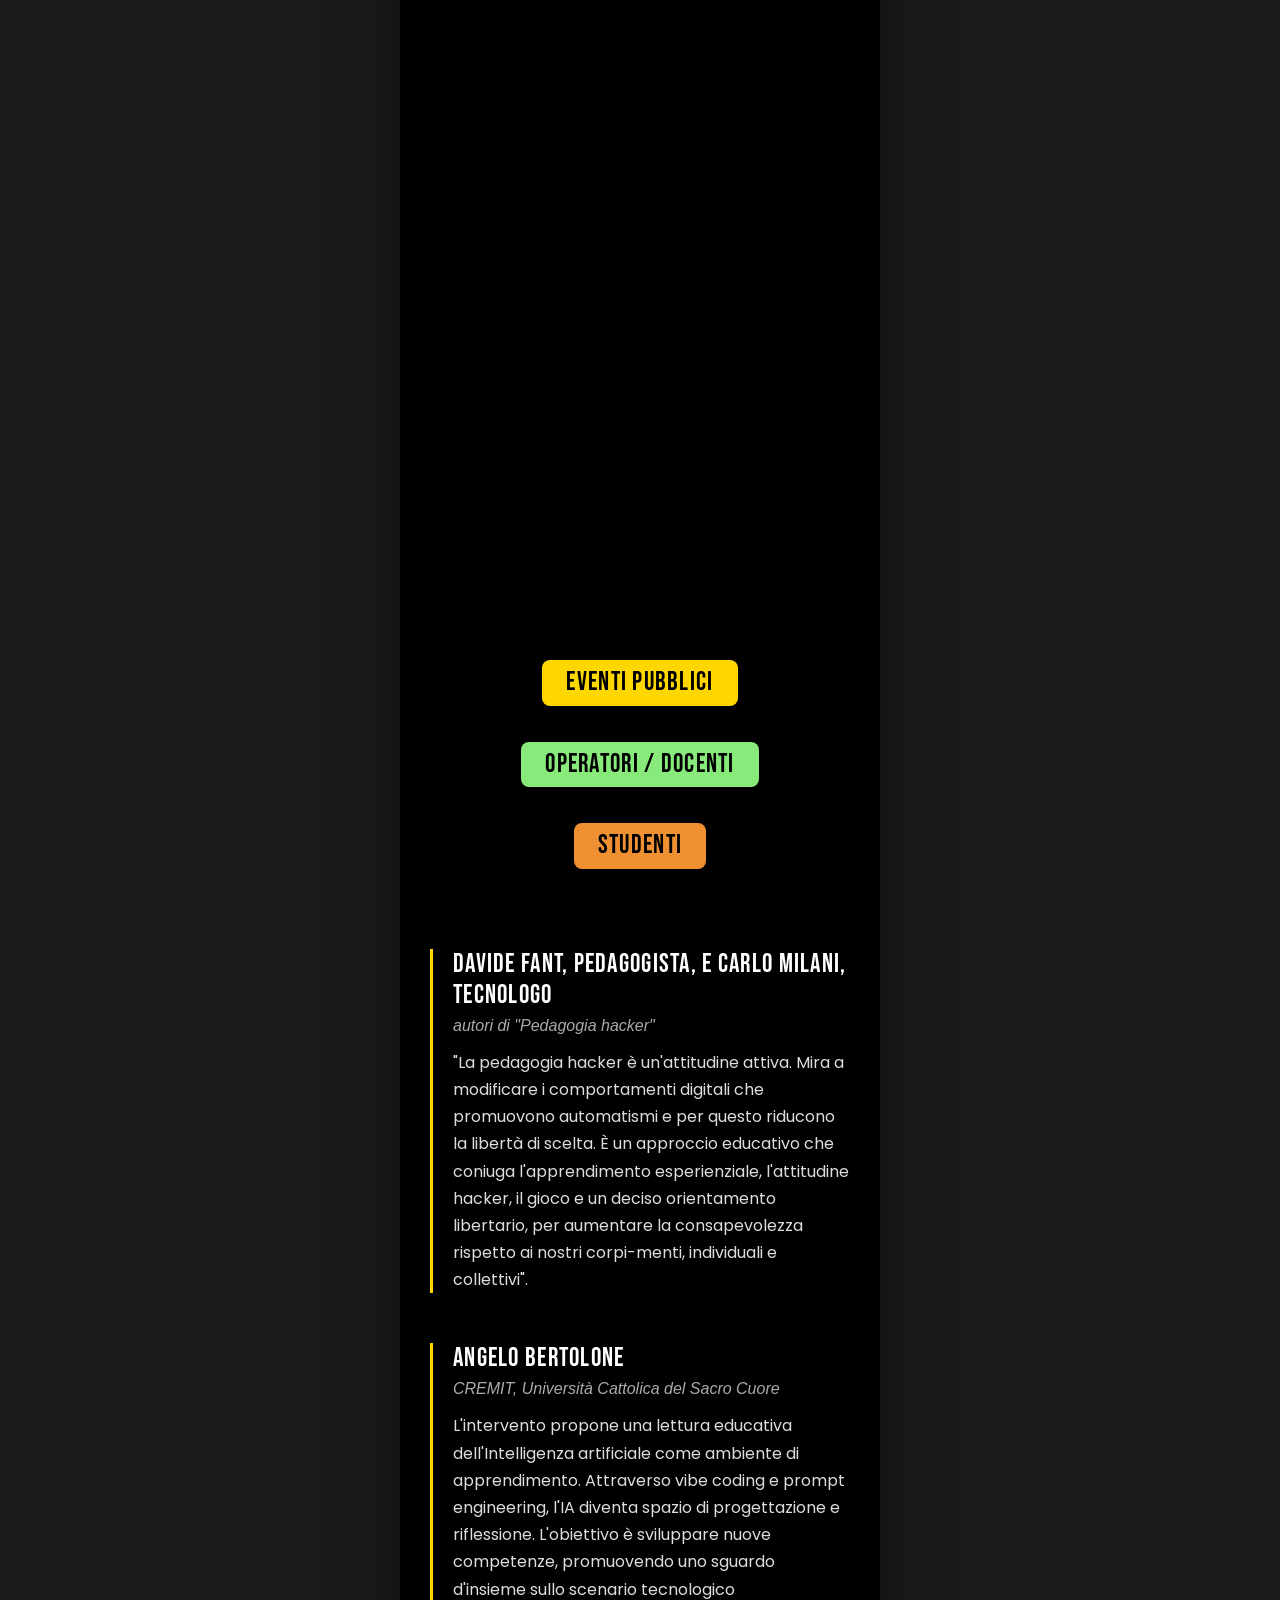
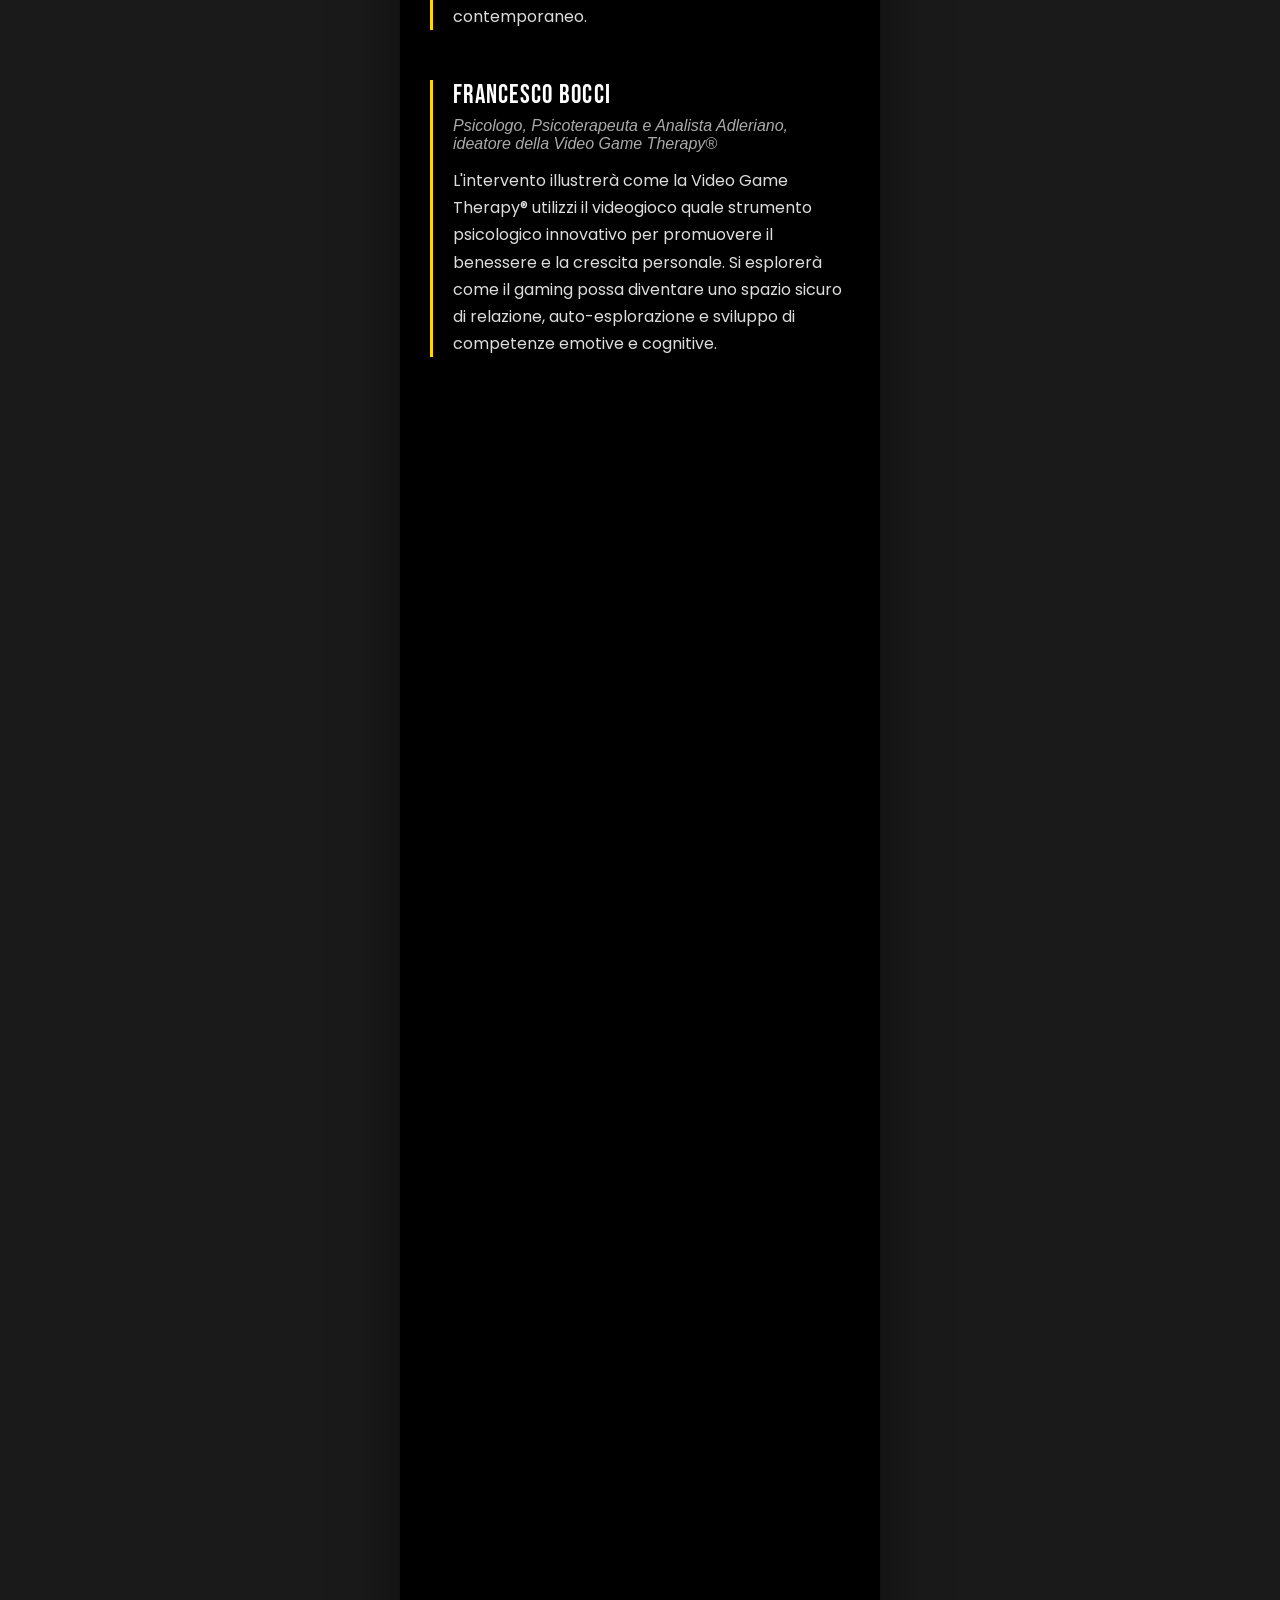
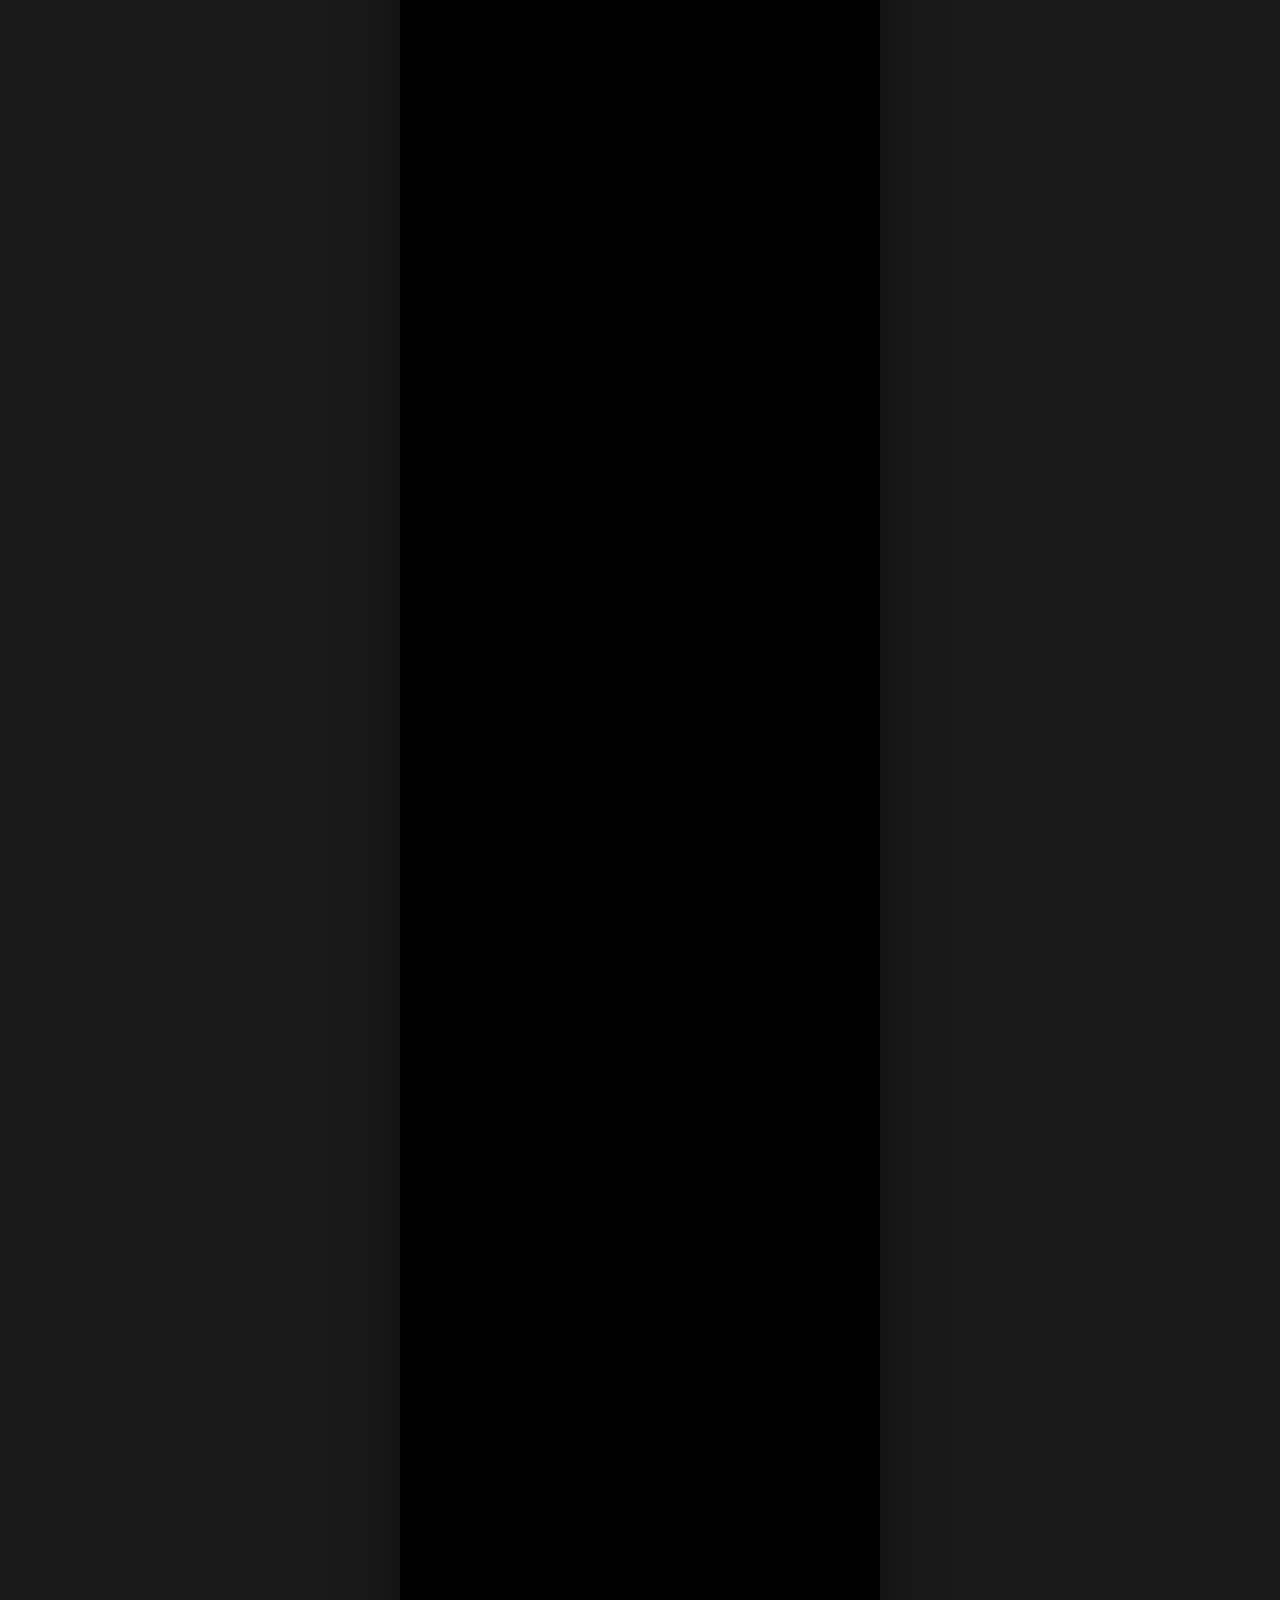
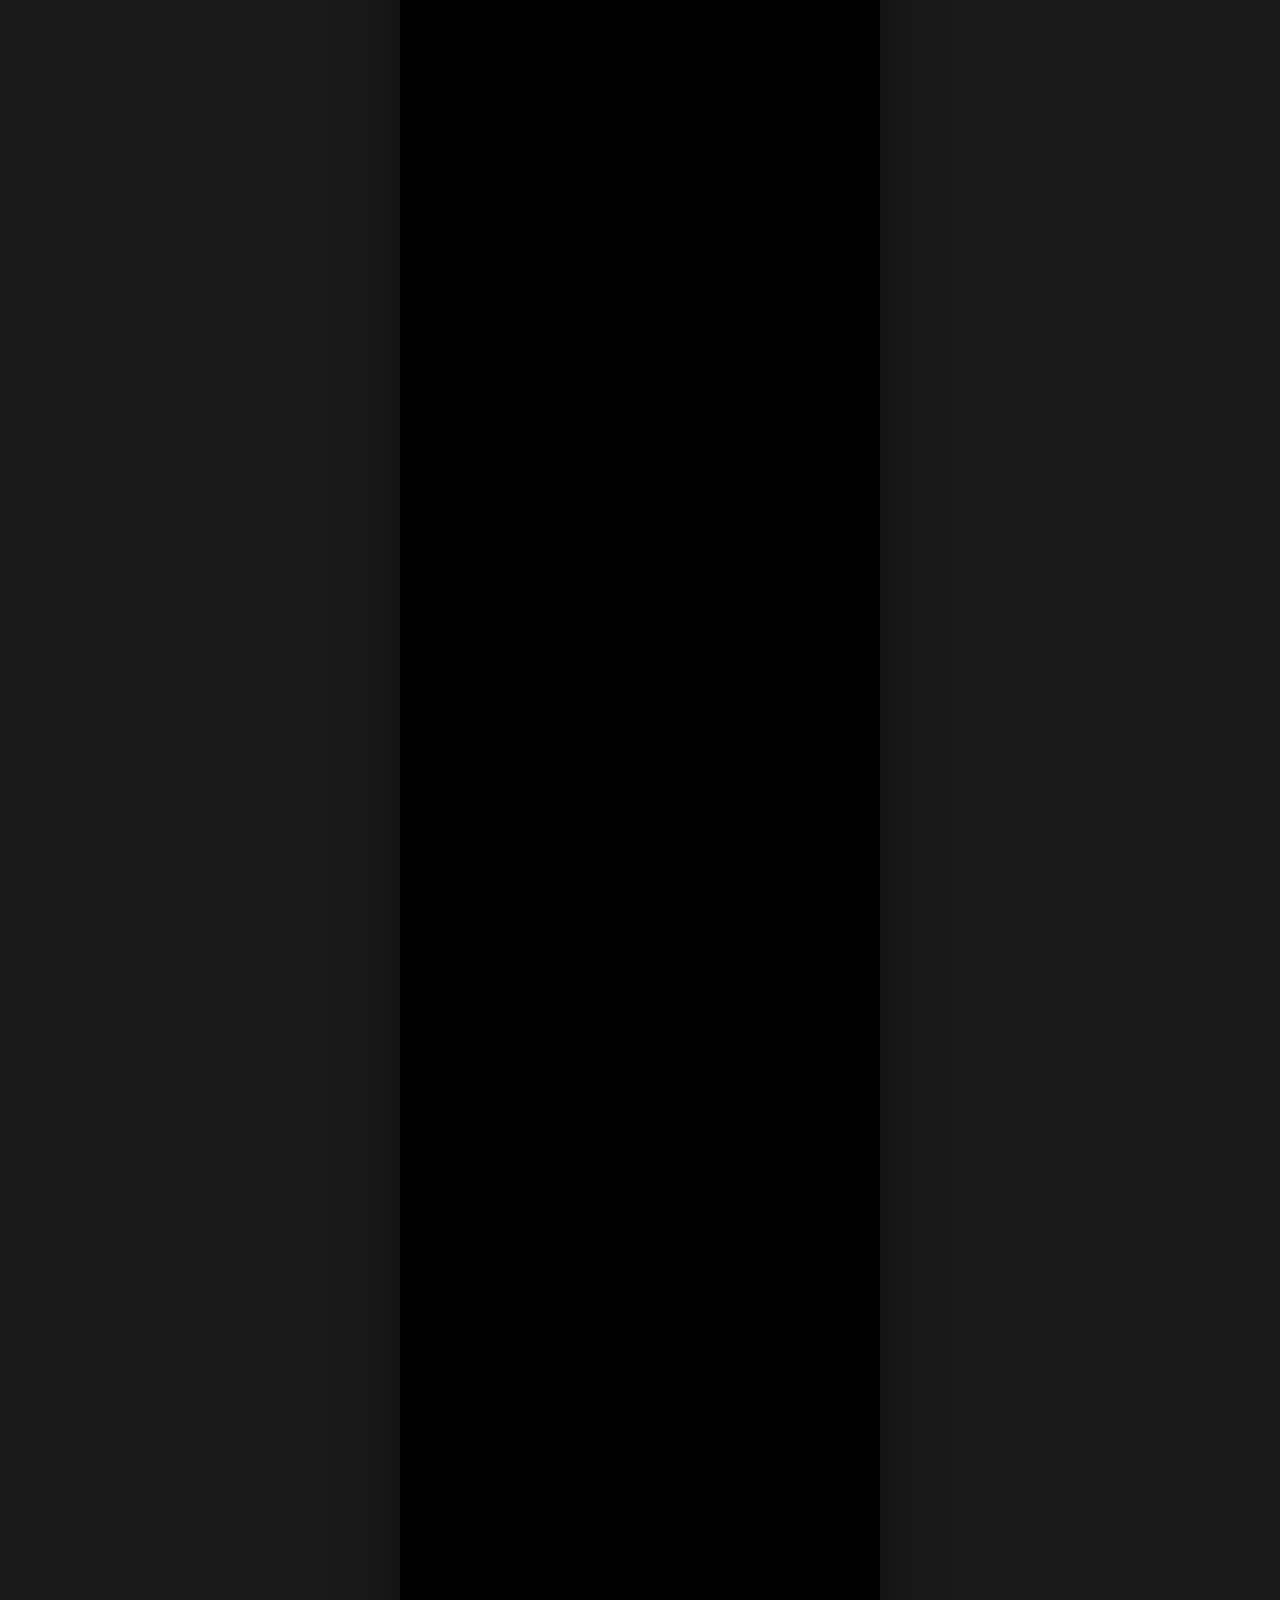
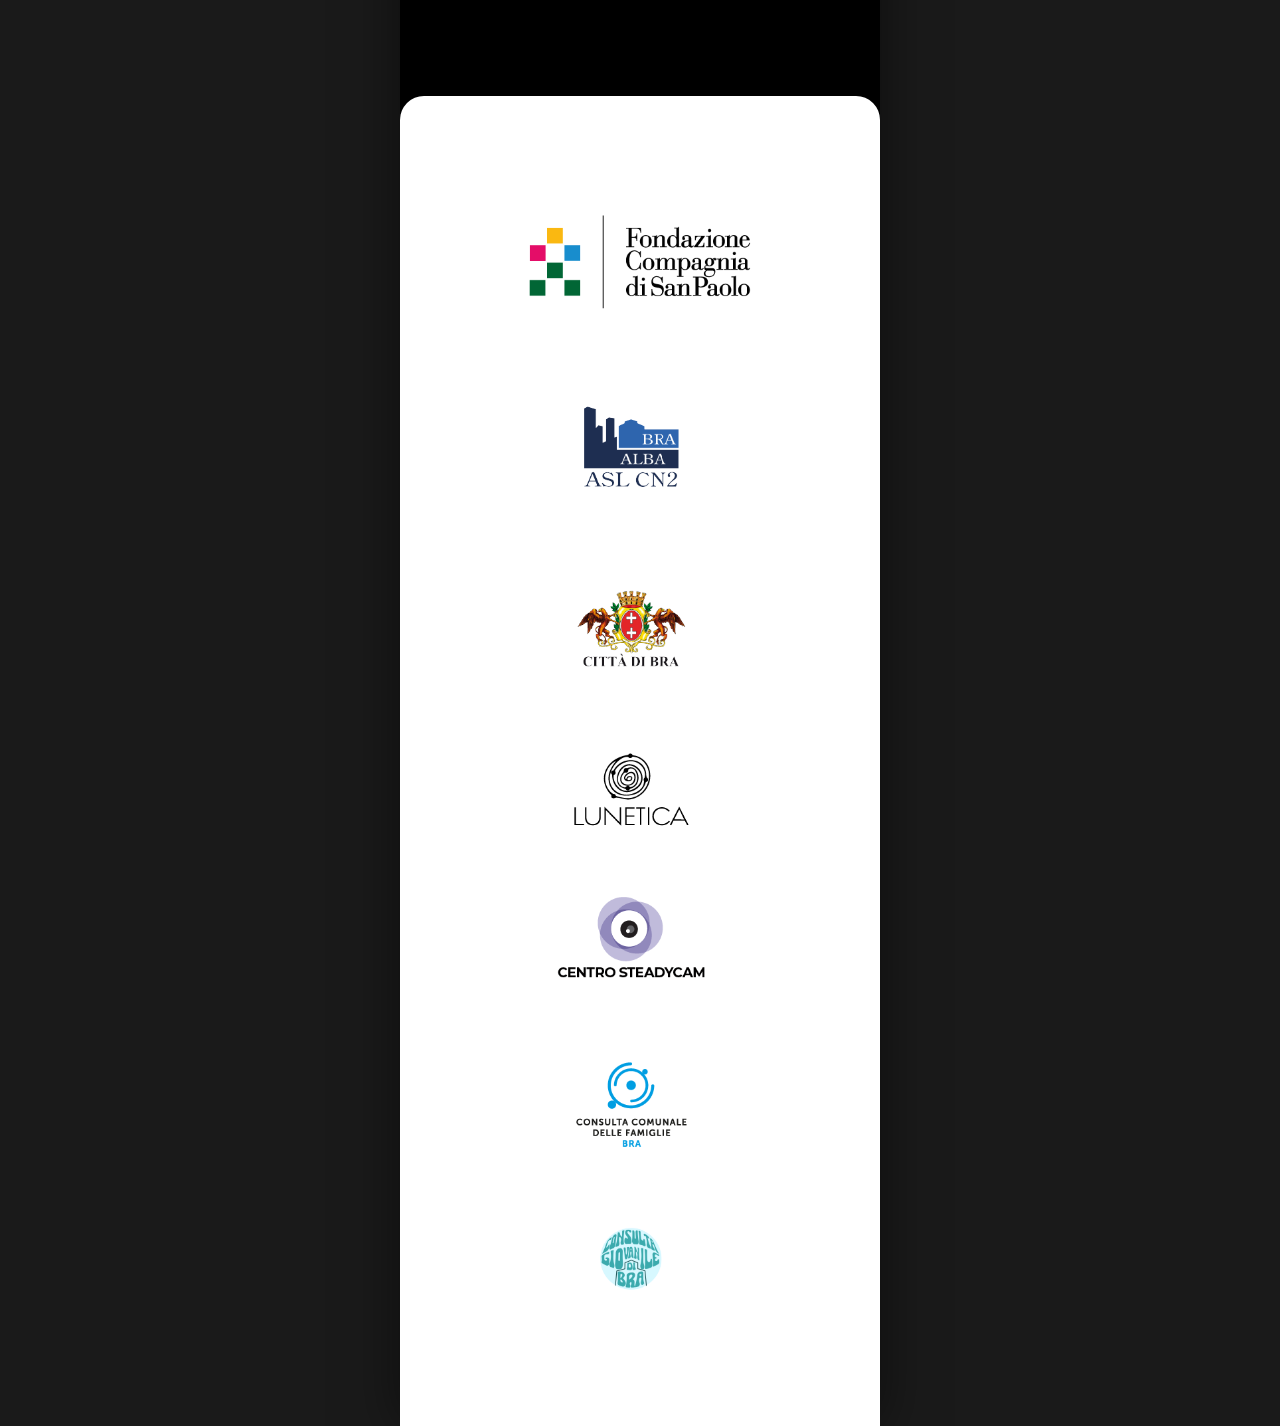
==== commit 25ecade0: "Add files via upload" ====
--- a/index.html
+++ b/index.html
@@ -189,7 +189,10 @@
             <!-- Contenuti macchina verde - OPERATORI/DOCENTI -->
             <div class="green-car-content" id="greenCar">
                 <div class="events-header">
-                    <h2 class="event-type green">OPERATORI<br>DOCENTI</h2>
+                    <div class="event-type-group">
+                        <h2 class="event-type green">OPERATORI<br>DOCENTI</h2>
+                        <p class="posti-limitati green">Posti limitati</p>
+                    </div>
                     <a href="https://docs.google.com/forms/d/1bwGdZRYC7g70nDHlOJjQvYt34oZ1KDQJJhXKnWnD9p4/edit" target="_blank" class="btn-subscribe-header green">ISCRIVITI</a>
                 </div>
                 
@@ -247,7 +250,10 @@
             <!-- Contenuti macchina arancione - STUDENTI -->
             <div class="orange-car-content" id="orangeCar">
                 <div class="events-header">
-                    <h2 class="event-type orange">STUDENTI</h2>
+                    <div class="event-type-group">
+                        <h2 class="event-type orange">STUDENTI</h2>
+                        <p class="posti-limitati orange">Posti limitati</p>
+                    </div>
                     <a href="https://docs.google.com/forms/d/e/1FAIpQLSea8Kp8bjbfH9JTQgdyLf7thHzbpHhiX1h9lbeJgzmSFcn1RA/viewform?usp=header" target="_blank" class="btn-subscribe-header orange">ISCRIVITI</a>
                 </div>
                 
--- a/styles.css
+++ b/styles.css
@@ -405,7 +405,7 @@
     left: 20px;
     right: 20px;
     display: flex;
-    align-items: center;
+    align-items: flex-start;
     justify-content: space-between;
     gap: 15px;
     z-index: 20;
@@ -420,7 +420,7 @@
     line-height: 0.95;
     margin: 0;
     opacity: 0;
-    transform: translateX(-50px); /* Entra da sinistra */
+    transform: translateX(-50px);
     transition: opacity 0.6s ease, transform 0.6s ease;
 }
 
@@ -428,6 +428,23 @@
     opacity: 1;
     transform: translateX(0);
 }
+
+.posti-limitati {
+    font-family: 'Bebas Neue', sans-serif;
+    font-size: 1rem;
+    letter-spacing: 0.08em;
+    margin: 9px 0 0 0;
+    line-height: 1;
+    opacity: 0;
+    transform: translateX(-50px);
+    transition: opacity 0.6s ease 0.1s, transform 0.6s ease 0.1s;
+}
+.posti-limitati.show {
+    opacity: 1;
+    transform: translateX(0);
+}
+.posti-limitati.green  { color: #88ea7a; }
+.posti-limitati.orange { color: #ef9033; }
 
 /* Bottone header - più piccolo del titolo */
 .btn-subscribe-header {
@@ -641,15 +658,15 @@
 
 .quote-name {
     font-family: 'Bebas Neue', sans-serif;
-    font-size: clamp(1.1rem, 4vw, 1.4rem);
+    font-size: clamp(1.4rem, 5vw, 1.6rem);
     color: #ffffff;
     letter-spacing: 0.05em;
-    margin: 0 0 4px 0;
+    margin: 0 0 6px 0;
 }
 
 .quote-role {
     font-family: 'Poppins', sans-serif;
-    font-size: clamp(0.7rem, 2.5vw, 0.85rem);
+    font-size: clamp(1rem, 3vw, 1rem);
     color: #aaaaaa;
     font-style: italic;
     margin: 0 0 14px 0;
@@ -657,7 +674,7 @@
 
 .quote-text {
     font-family: 'Poppins', sans-serif;
-    font-size: clamp(0.75rem, 2.5vw, 0.9rem);
+    font-size: clamp(1rem, 3vw, 1rem);
     color: #dddddd;
     line-height: 1.7;
     margin: 0;
@@ -706,7 +723,7 @@
     position: fixed;
     bottom: 12%;
     left: calc(50% - 220px);
-    width: 150px;
+    width: 180px;
     z-index: 3;
     opacity: 0;
     transition: opacity 0.5s ease;
@@ -720,7 +737,7 @@
 @media (max-width: 768px) {
     .asphalt-dates {
         left: 5%;
-        width: 130px;
+        width: 160px;
         bottom: 15%;
     }
 }
@@ -791,7 +808,7 @@
 
 .section-footer {
     position: relative;
-    z-index: 20;
+    z-index: 100;
     background: #ffffff;
     padding: 60px 30px;
     display: flex;
@@ -800,6 +817,7 @@
     border-radius: 24px 24px 0 0;
     width: 100%;
     box-sizing: border-box;
+    margin-top: -1px;
 }
 
 .footer-loghi-img {
@@ -807,6 +825,29 @@
     max-width: 340px;
     display: block;
 }
+
+.event-type-group {
+    display: flex;
+    flex-direction: column;
+    align-items: flex-start;
+}
+
+.event-type-group {
+    display: flex;
+    flex-direction: column;
+    align-items: flex-start;
+}
+
+.posti-limitati {
+    font-family: 'Bebas Neue', sans-serif;
+    font-size: 1rem;
+    letter-spacing: 0.08em;
+    margin: 2px 0 0 0;
+    line-height: 1;
+    text-align: left;
+}
+.posti-limitati.green  { color: #88ea7a; }
+.posti-limitati.orange { color: #ef9033; }
 
 /* ========== DESKTOP ========== */
 
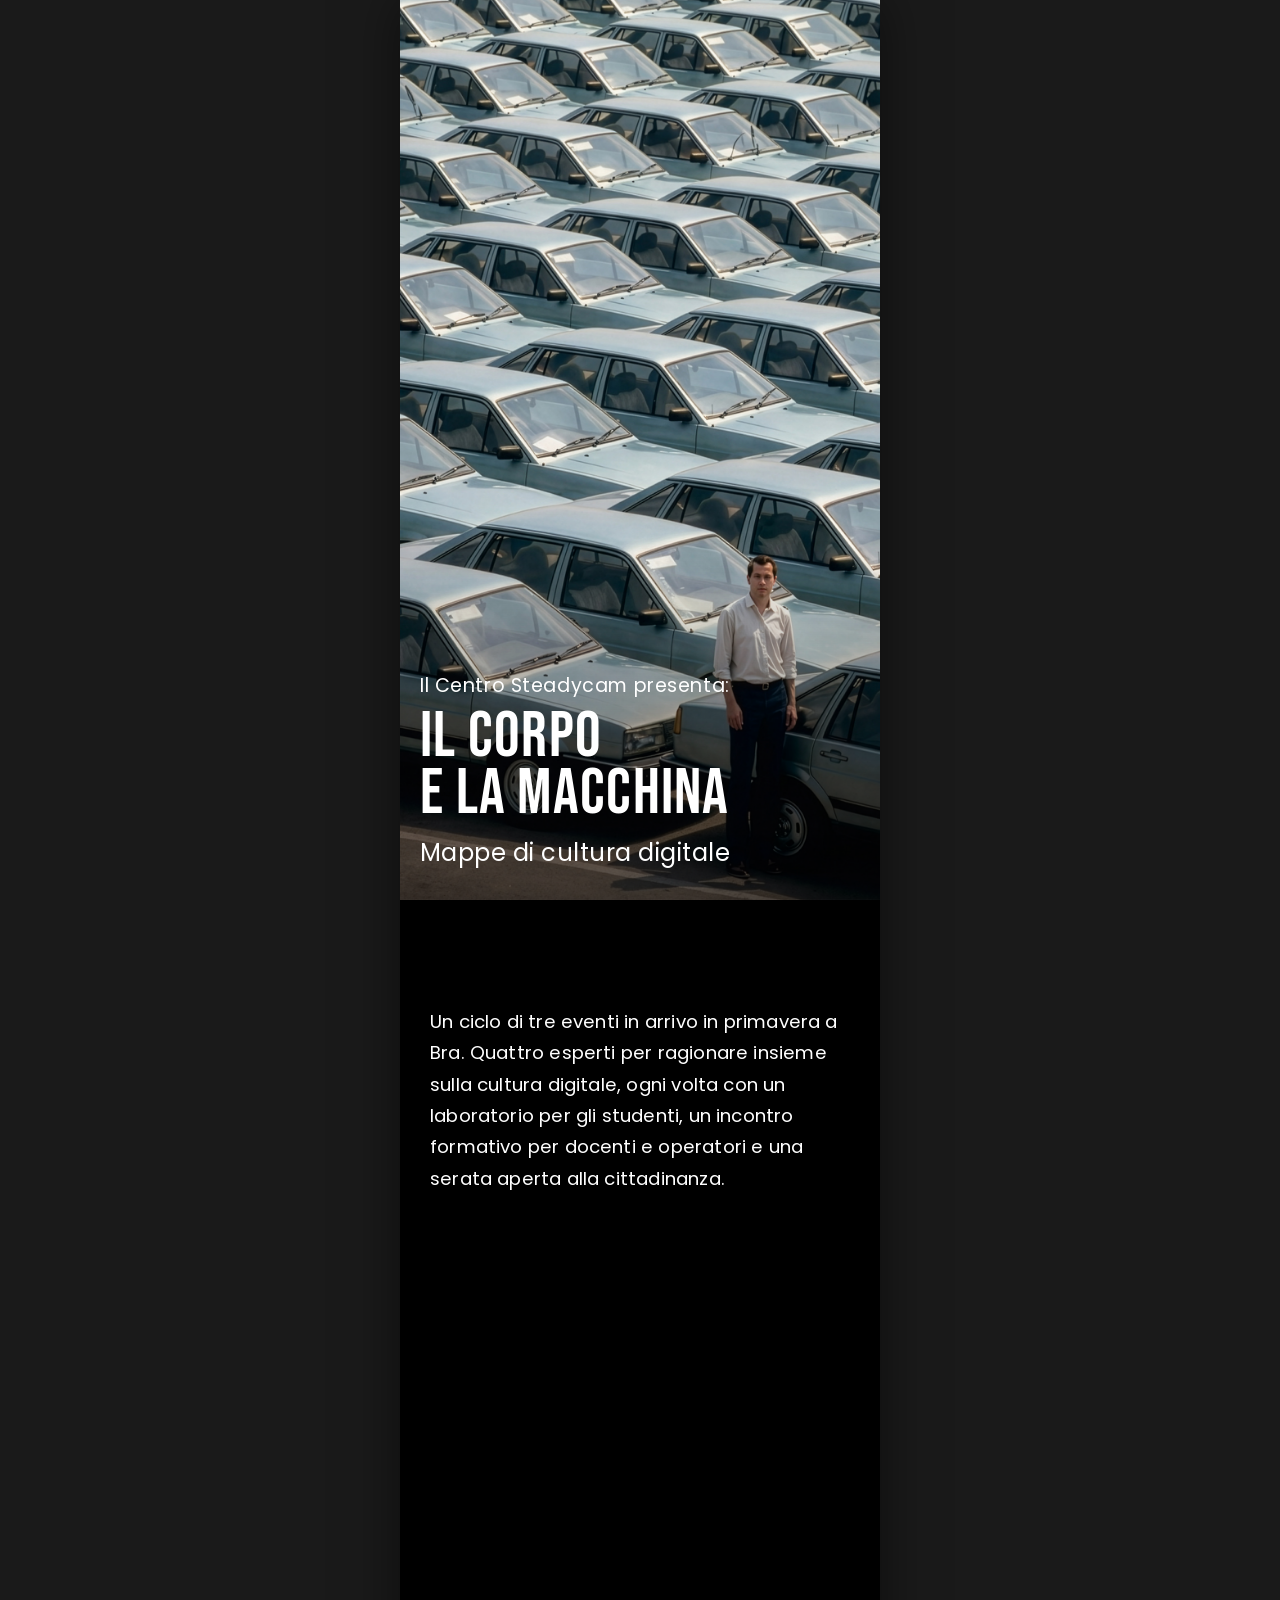
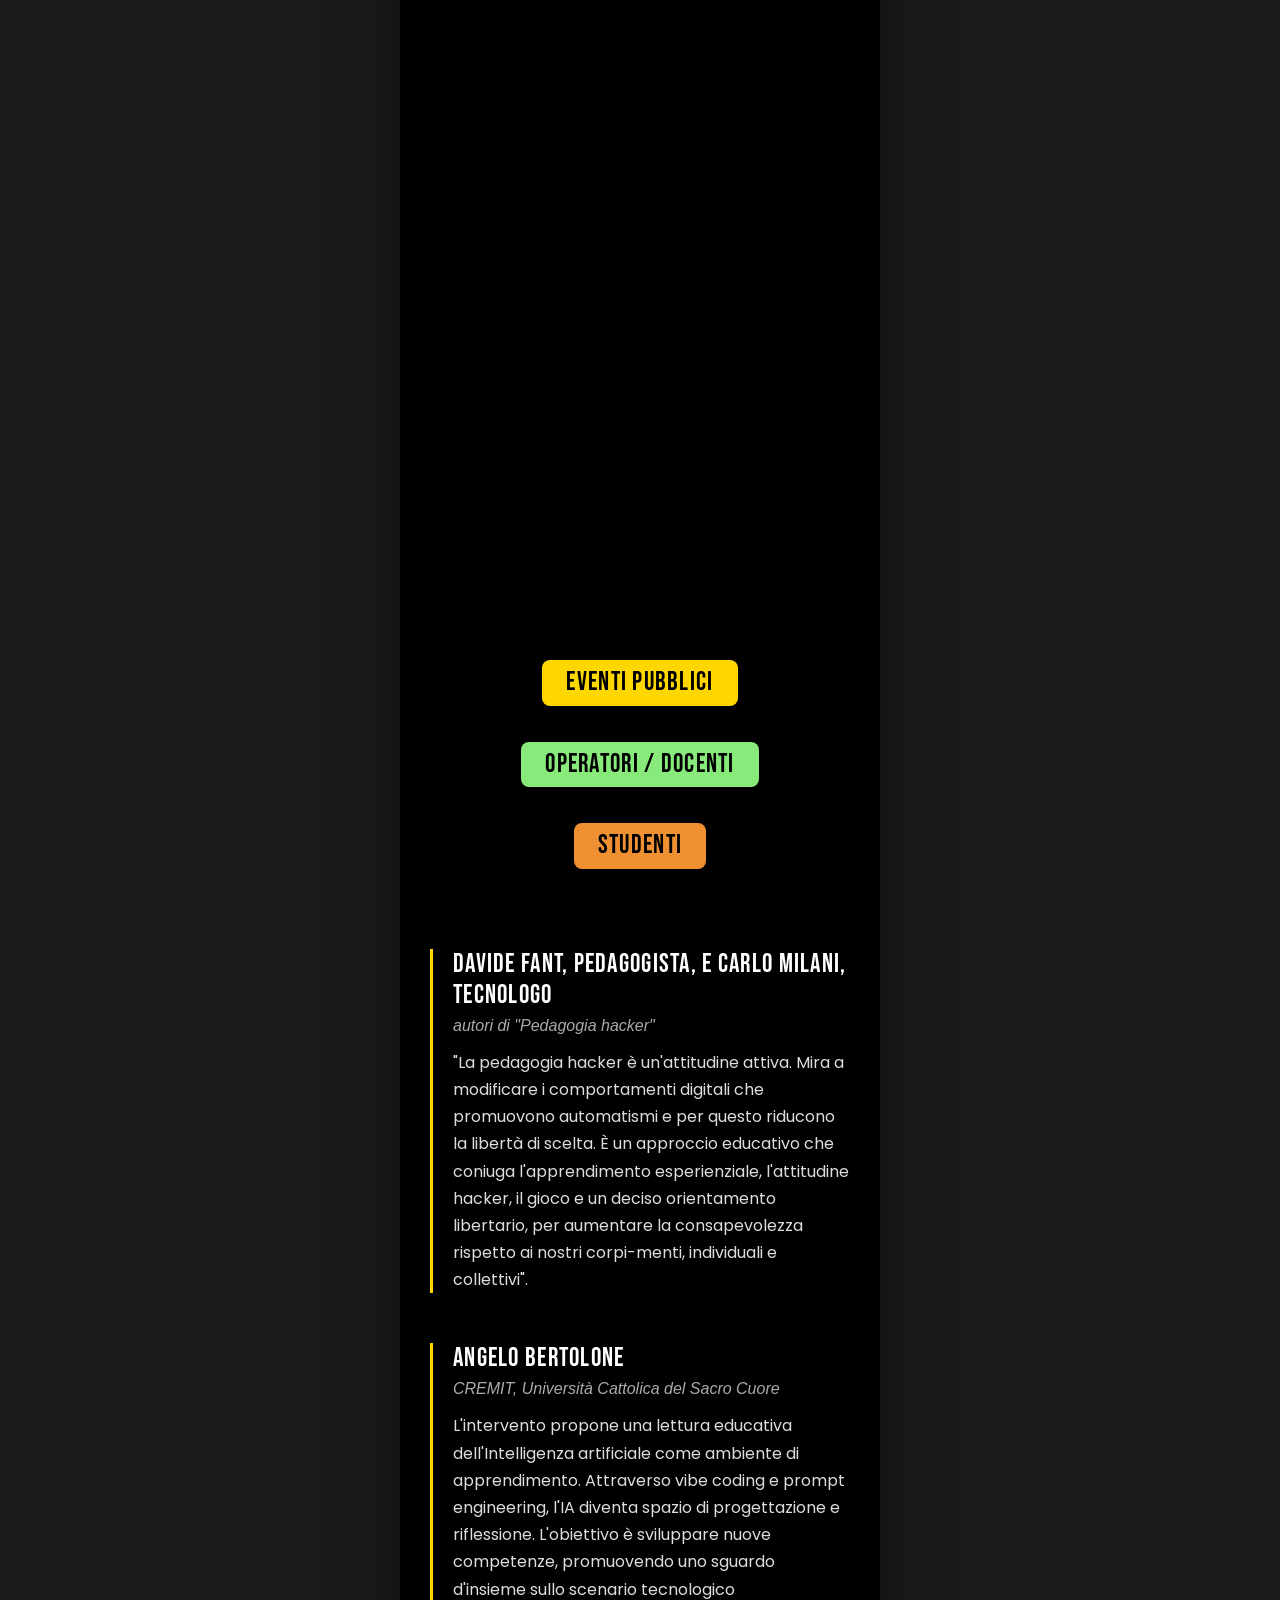
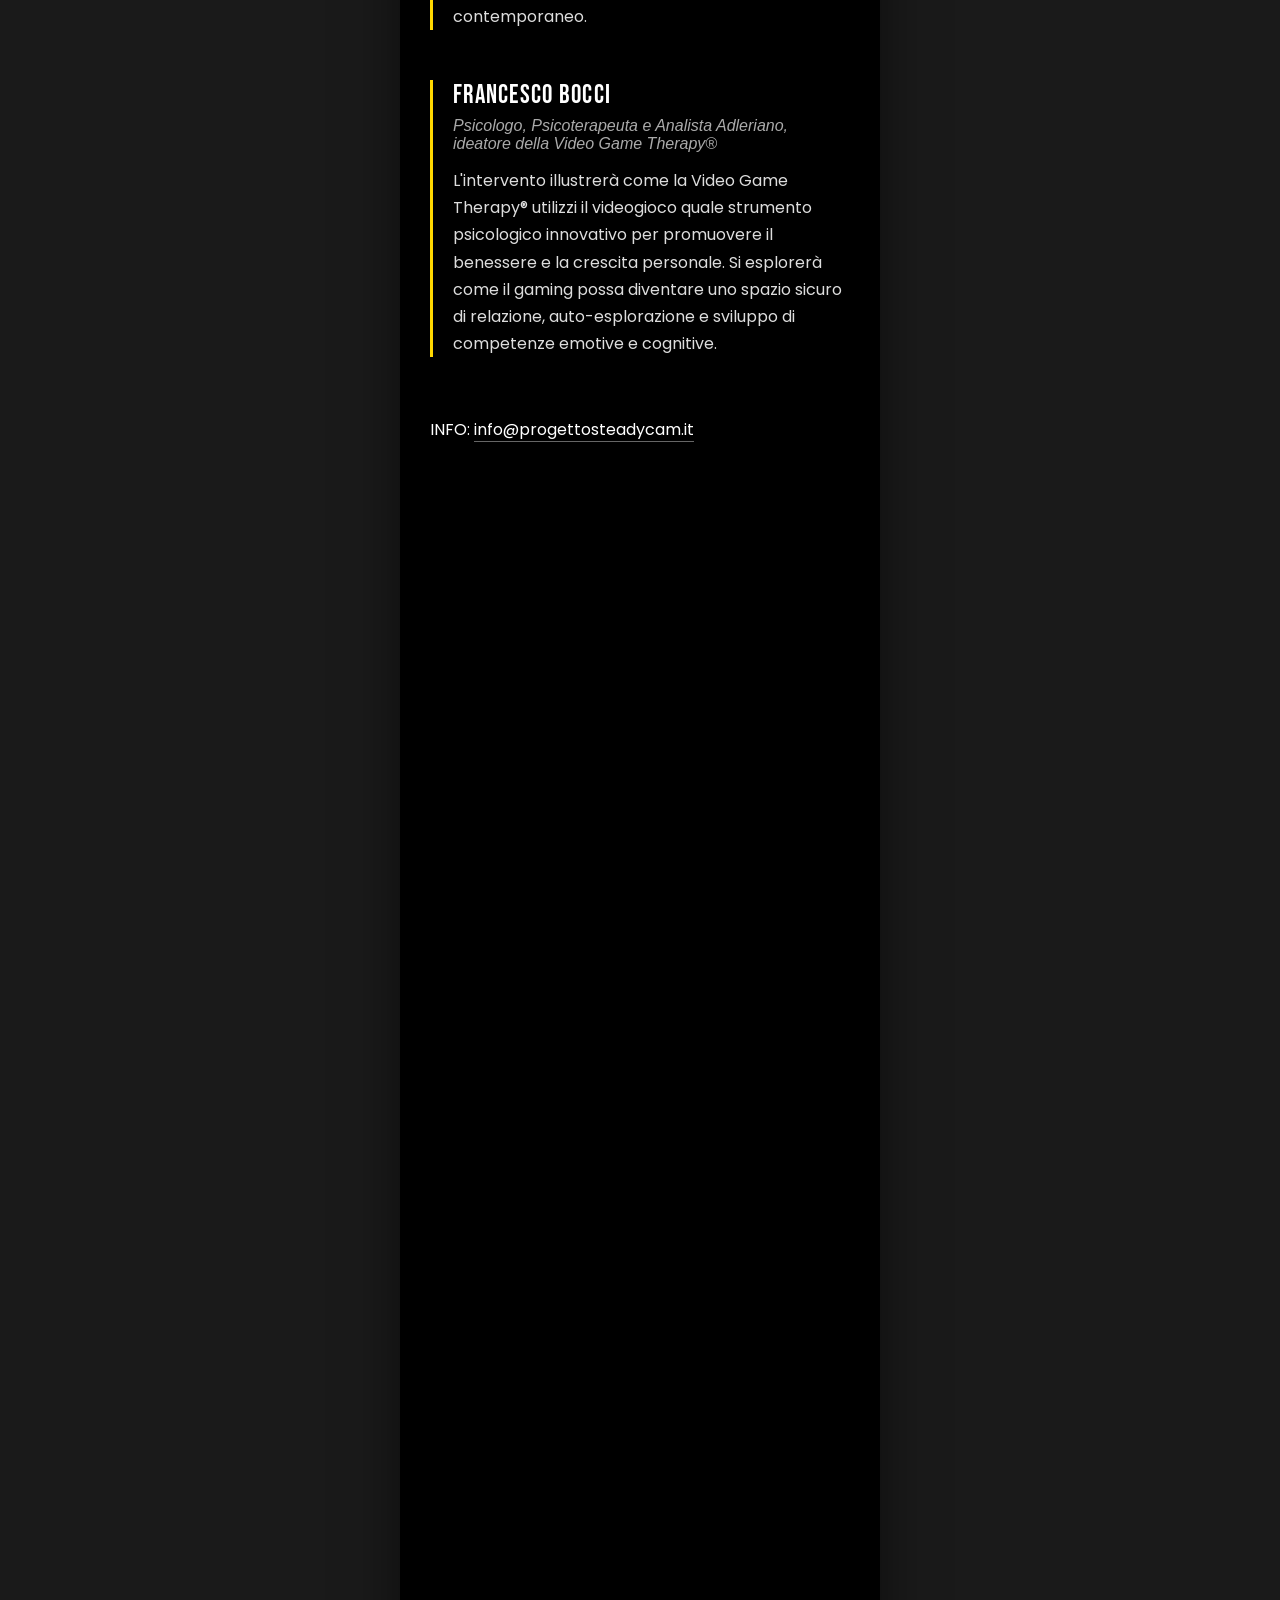
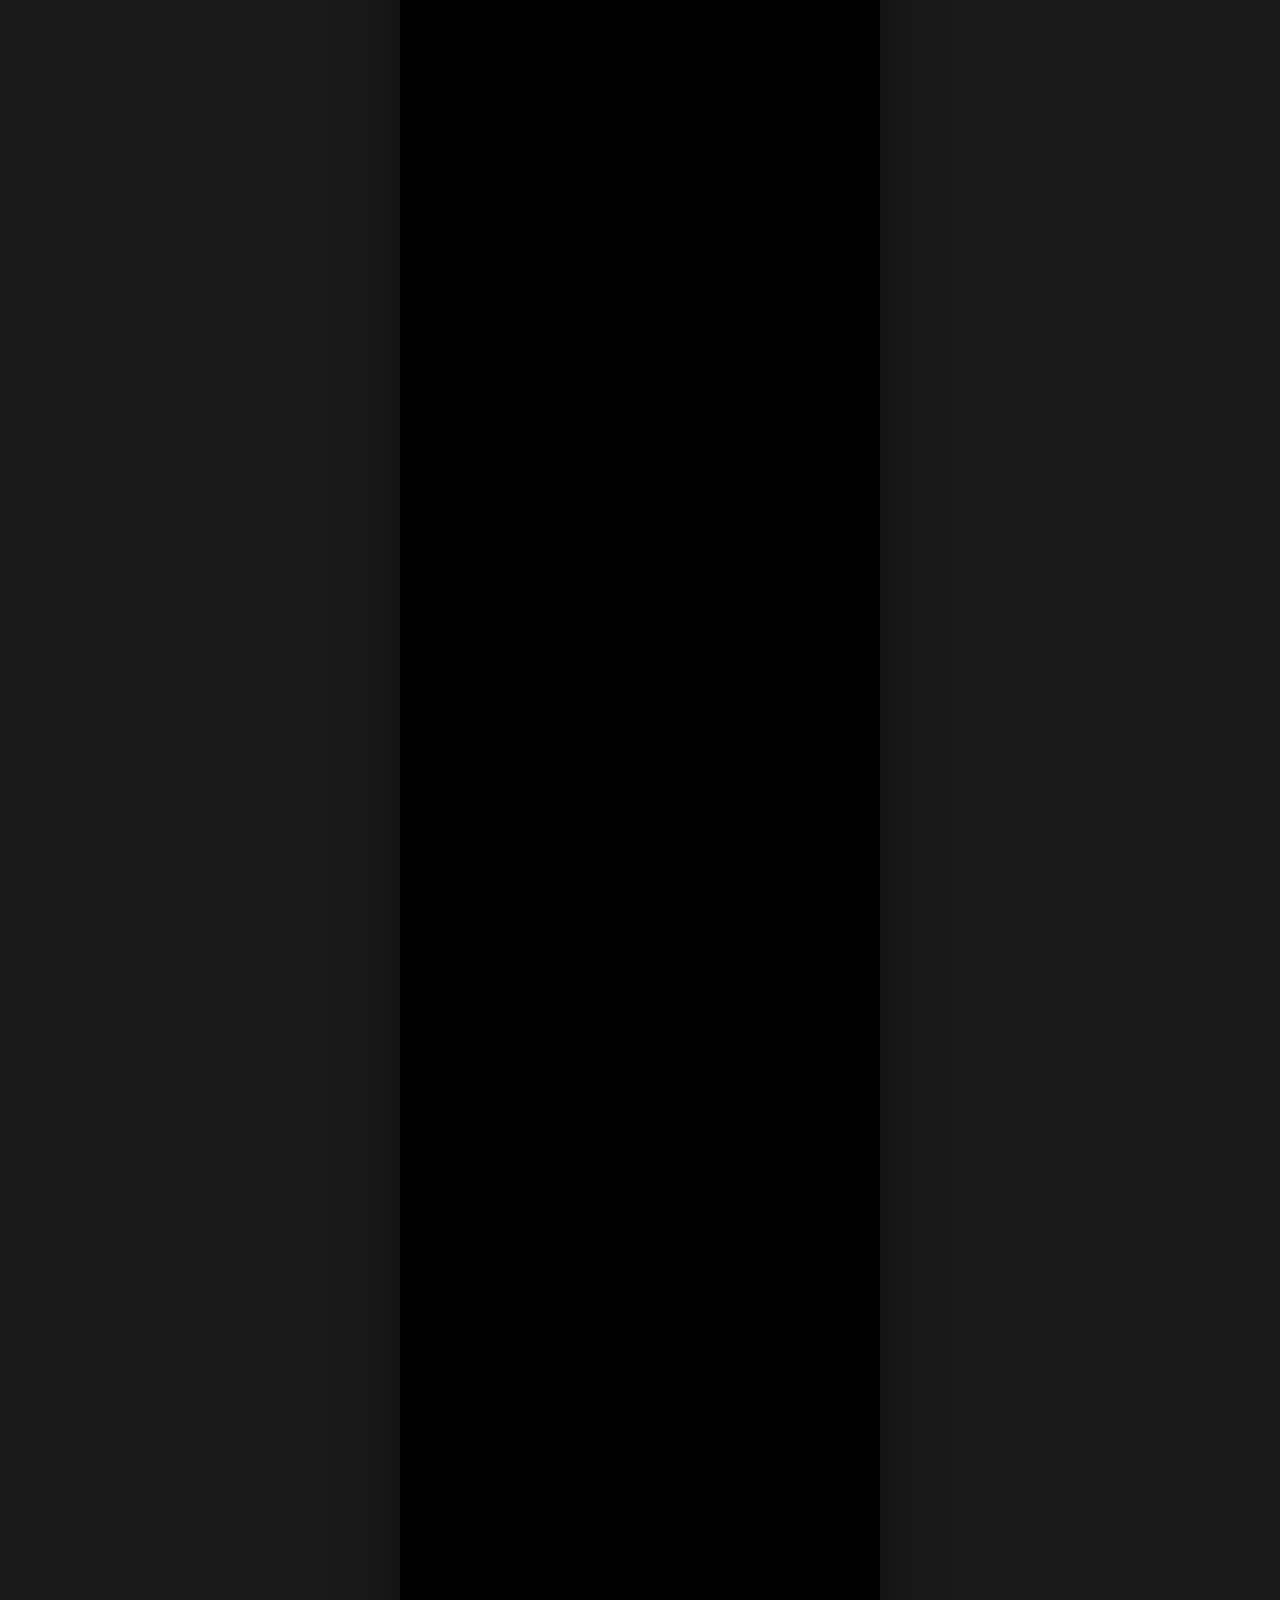
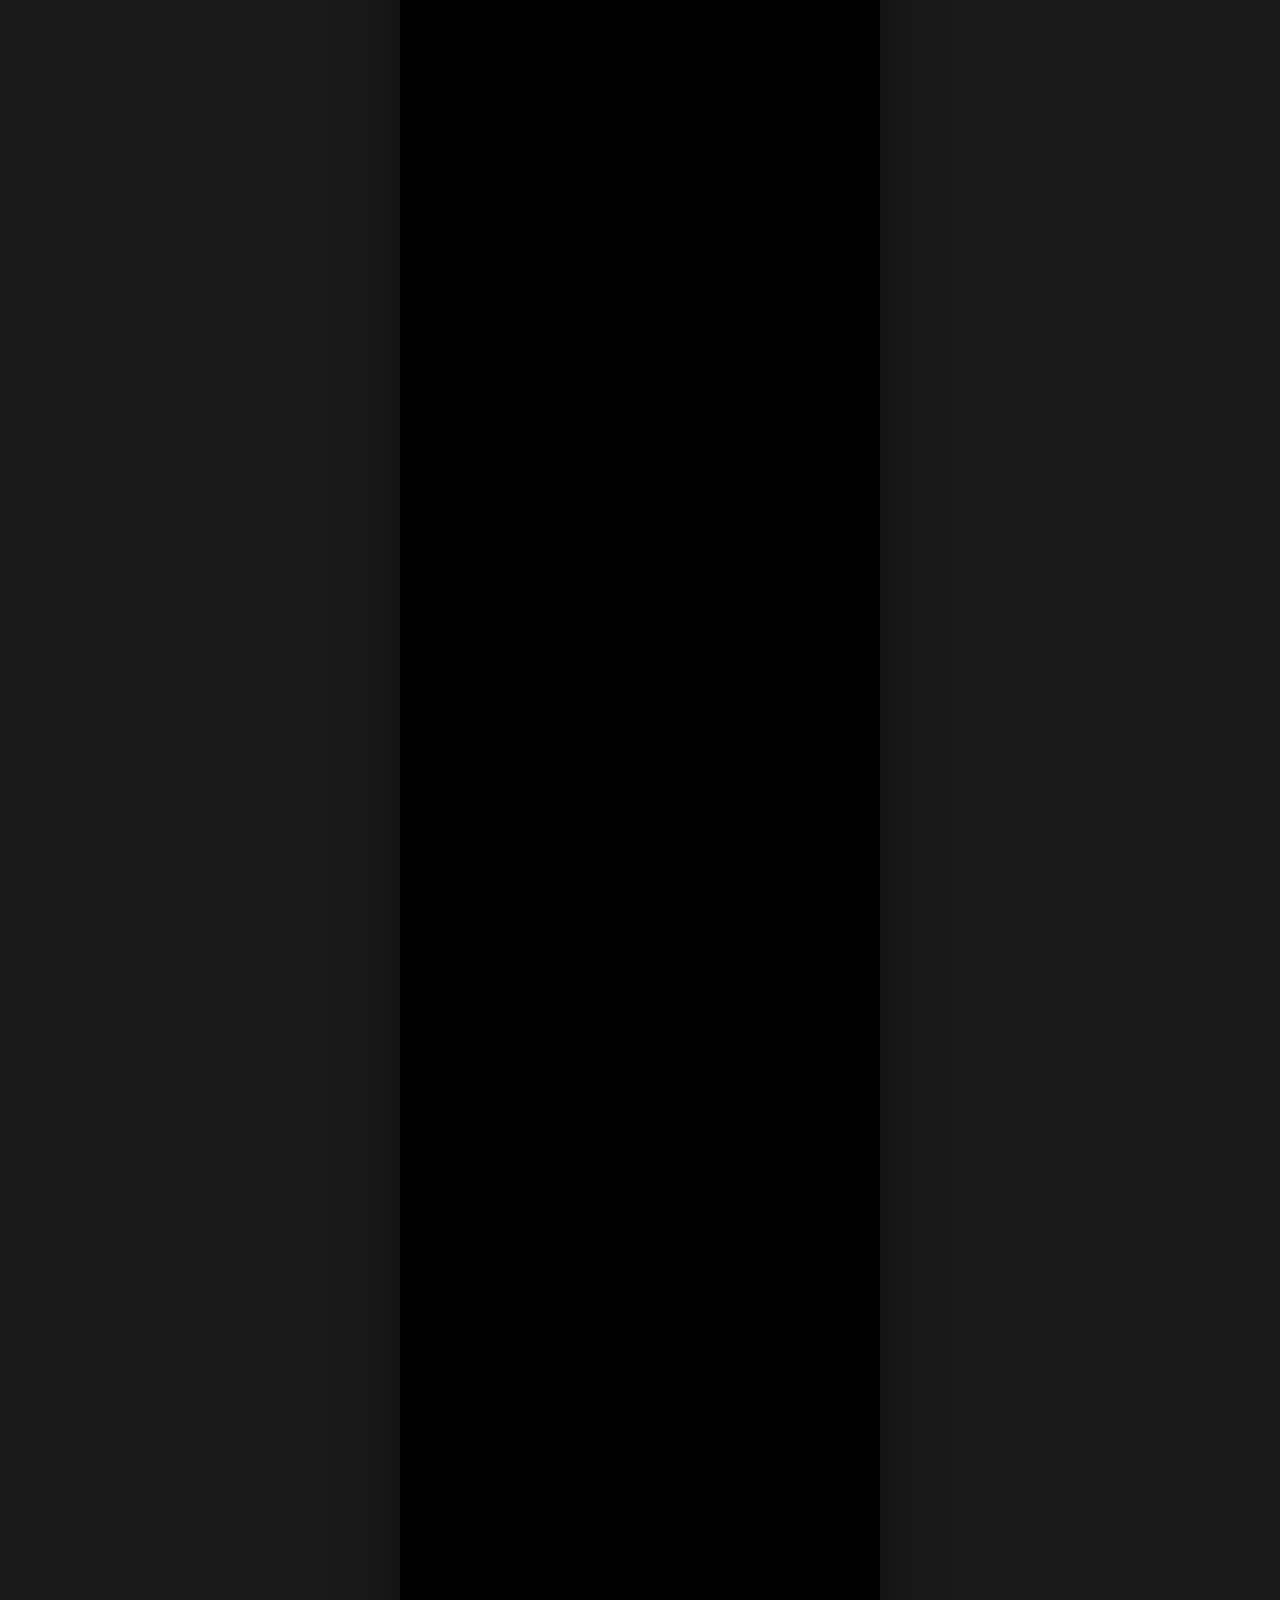
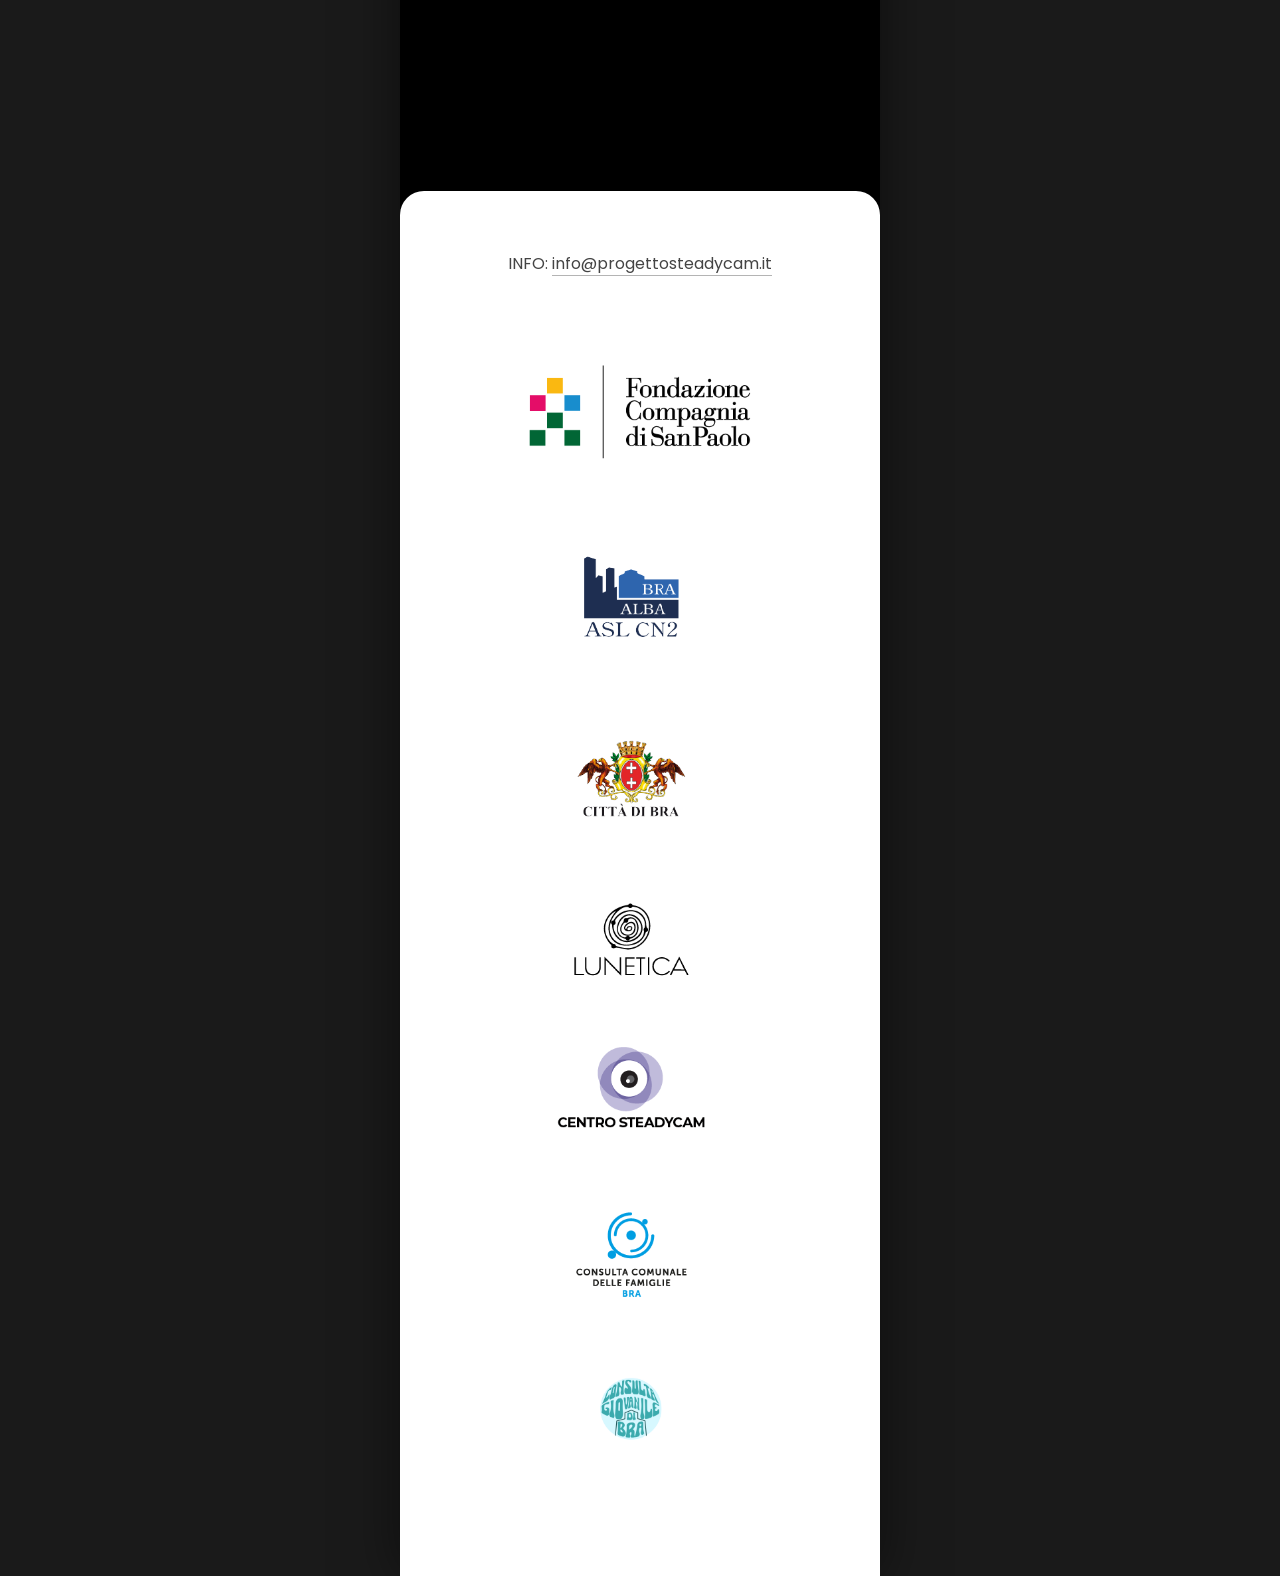
==== commit d85253fe: "Add files via upload" ====
--- a/index.html
+++ b/index.html
@@ -104,6 +104,11 @@
                 </div>
 
             </div>
+
+            <div class="section-four-contact">
+                <p class="section-four-contact-text">INFO: <a href="mailto:info@progettosteadycam.it">info@progettosteadycam.it</a></p>
+            </div>
+
         </section>
 
         <!-- SEZIONE 5: Macchina con color reveal (ex sezione 4) -->
@@ -311,6 +316,9 @@
 
         <!-- SEZIONE FOOTER: sfondo bianco con loghi -->
         <section class="section-footer">
+            <div class="footer-info">
+                <p class="footer-info-text">INFO: <a href="mailto:info@progettosteadycam.it" class="footer-info-link">info@progettosteadycam.it</a></p>
+            </div>
             <img src="footer_verticale.png" alt="Loghi partner" class="footer-loghi-img">
         </section>
 
--- a/styles.css
+++ b/styles.css
@@ -812,6 +812,7 @@
     background: #ffffff;
     padding: 60px 30px;
     display: flex;
+    flex-direction: column;
     align-items: center;
     justify-content: center;
     border-radius: 24px 24px 0 0;
@@ -849,6 +850,44 @@
 .posti-limitati.green  { color: #88ea7a; }
 .posti-limitati.orange { color: #ef9033; }
 
+.section-four-contact {
+    padding: 20px 30px 50px;
+}
+
+.section-four-contact-text {
+    font-family: 'Poppins', sans-serif;
+    font-size: clamp(0.85rem, 2.5vw, 1rem);
+    color: #ffffff;
+    margin: 0;
+}
+
+.section-four-contact-text a {
+    color: #ffffff;
+    text-decoration: none;
+    border-bottom: 1px solid rgba(255,255,255,0.4);
+}
+
+.footer-info {
+    text-align: center;
+    margin-bottom: 30px;
+    padding: 0 20px;
+    width: 100%;
+    box-sizing: border-box;
+}
+
+.footer-info-text {
+    font-family: 'Poppins', sans-serif;
+    font-size: clamp(0.85rem, 2.5vw, 1rem);
+    color: #444444;
+    margin: 0;
+}
+
+.footer-info-text a, .footer-info-link {
+    color: #444444;
+    text-decoration: none;
+    border-bottom: 1px solid rgba(68,68,68,0.4);
+}
+
 /* ========== DESKTOP ========== */
 
 @media (min-width: 769px) {
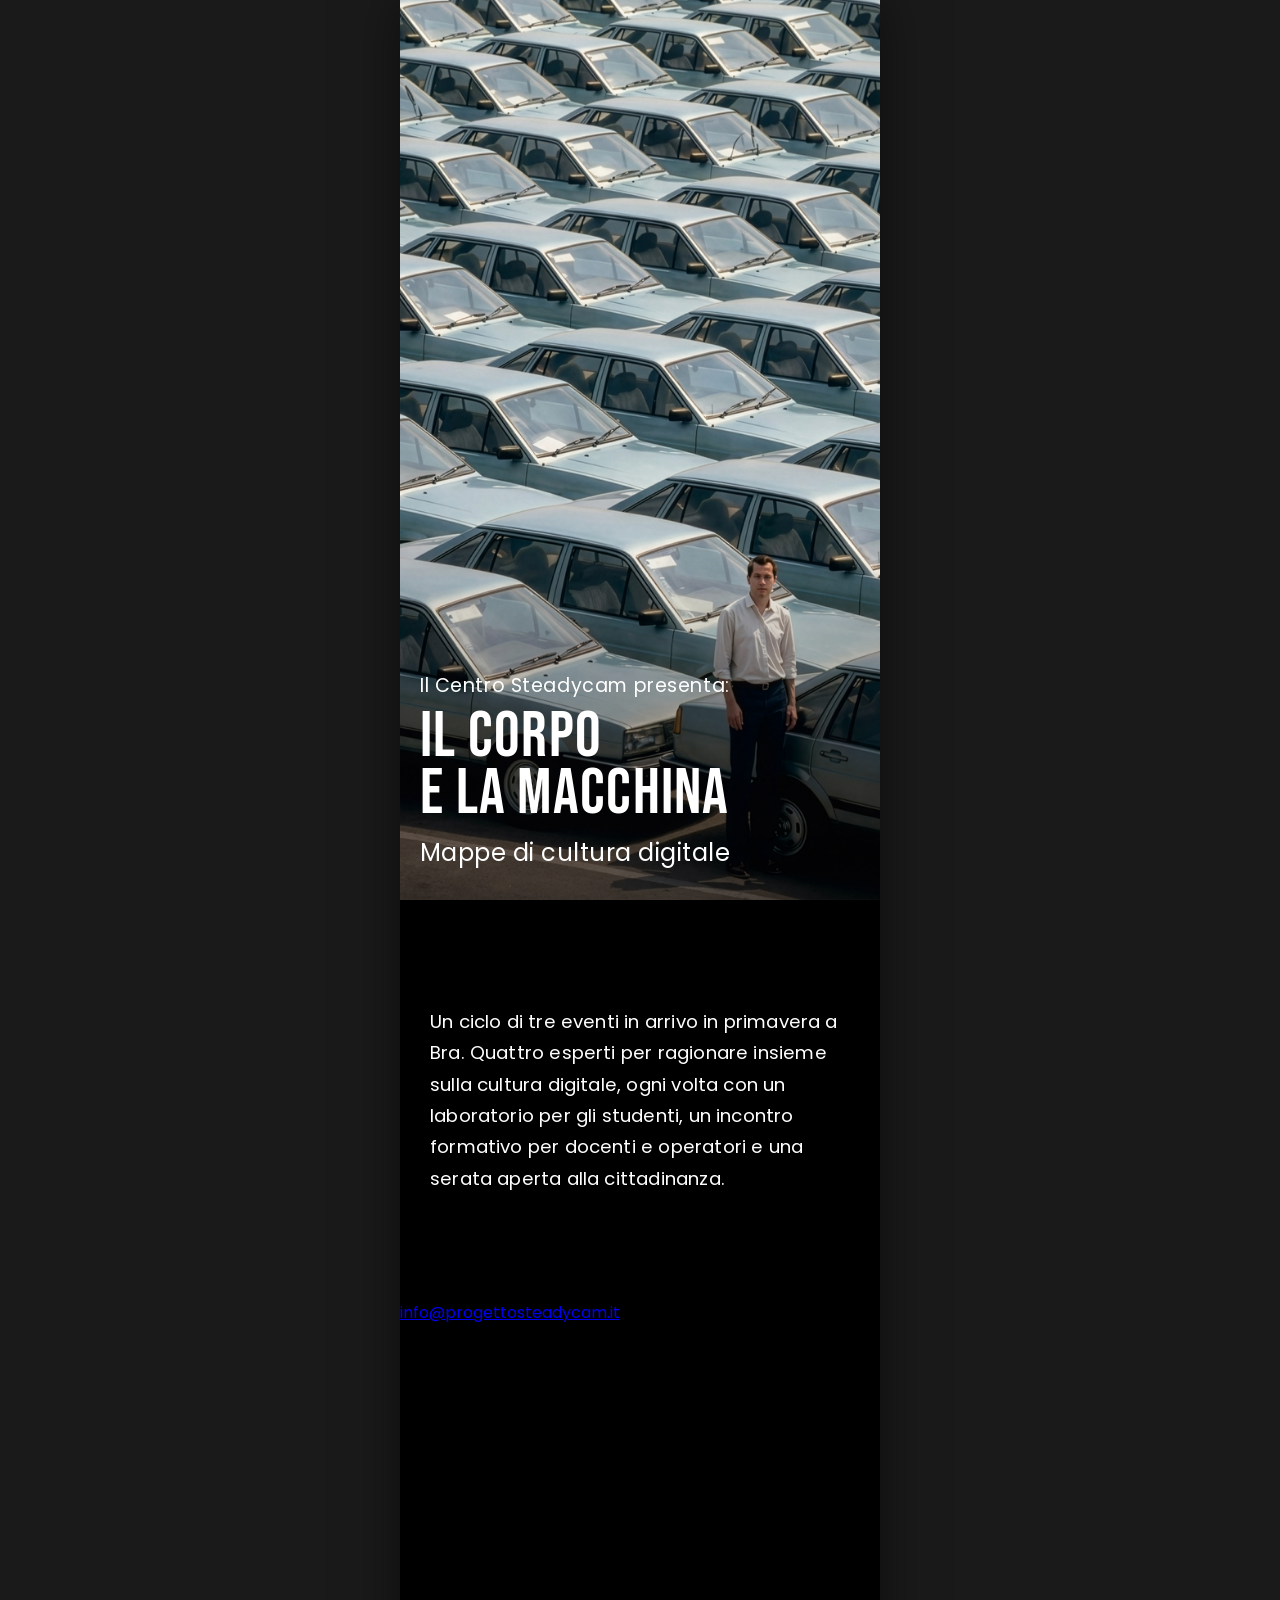
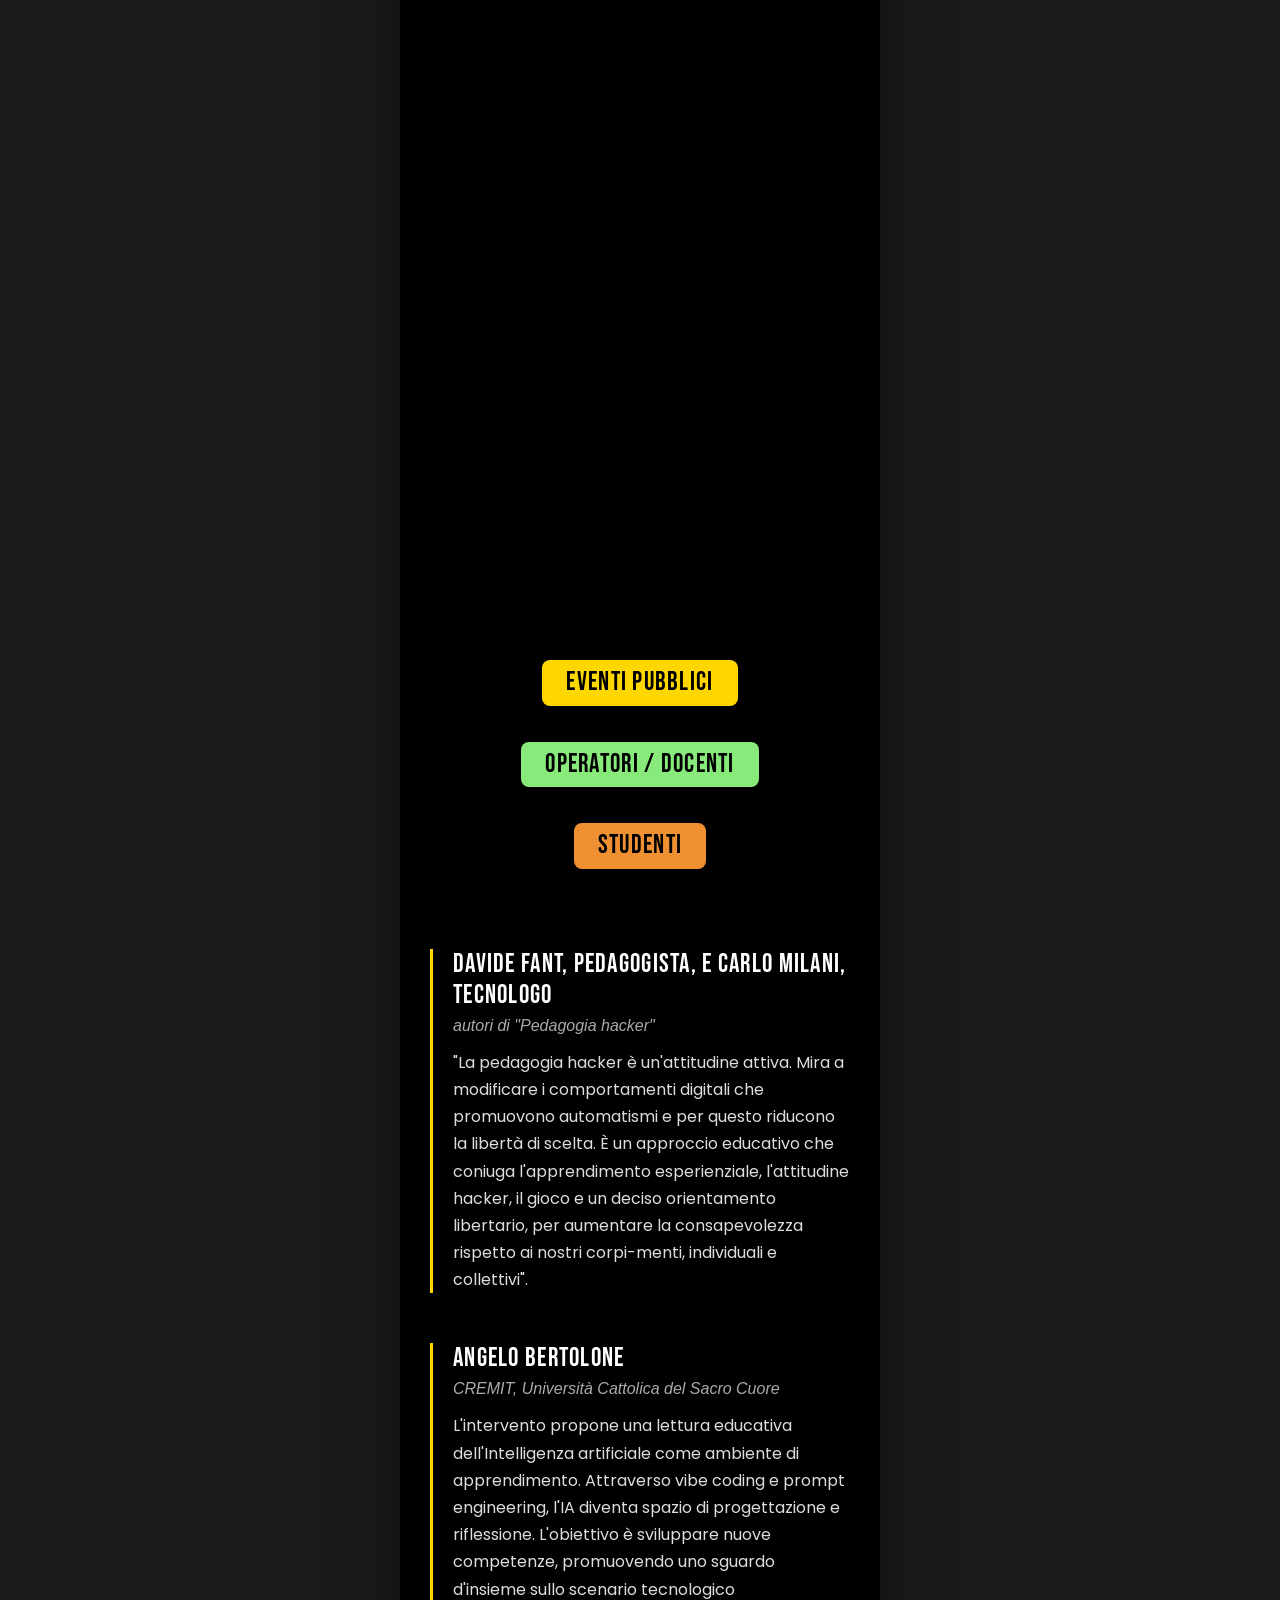
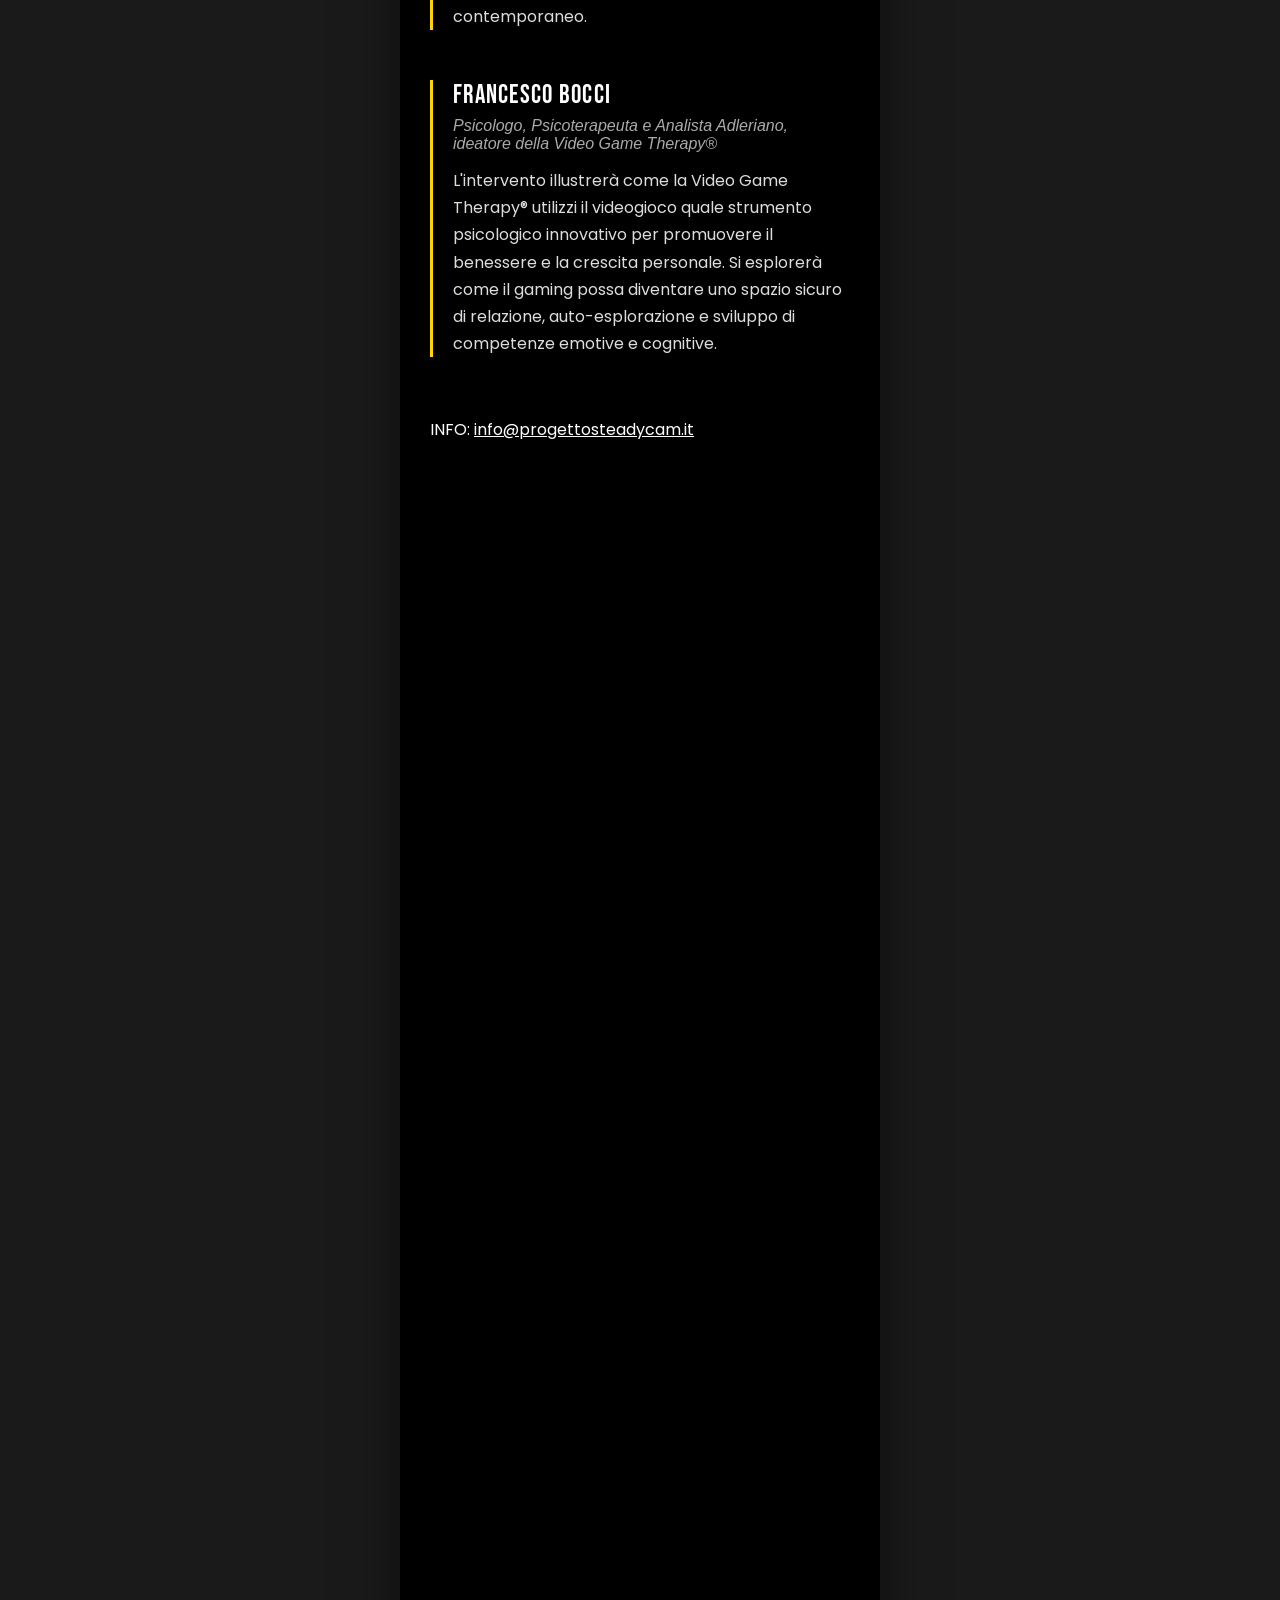
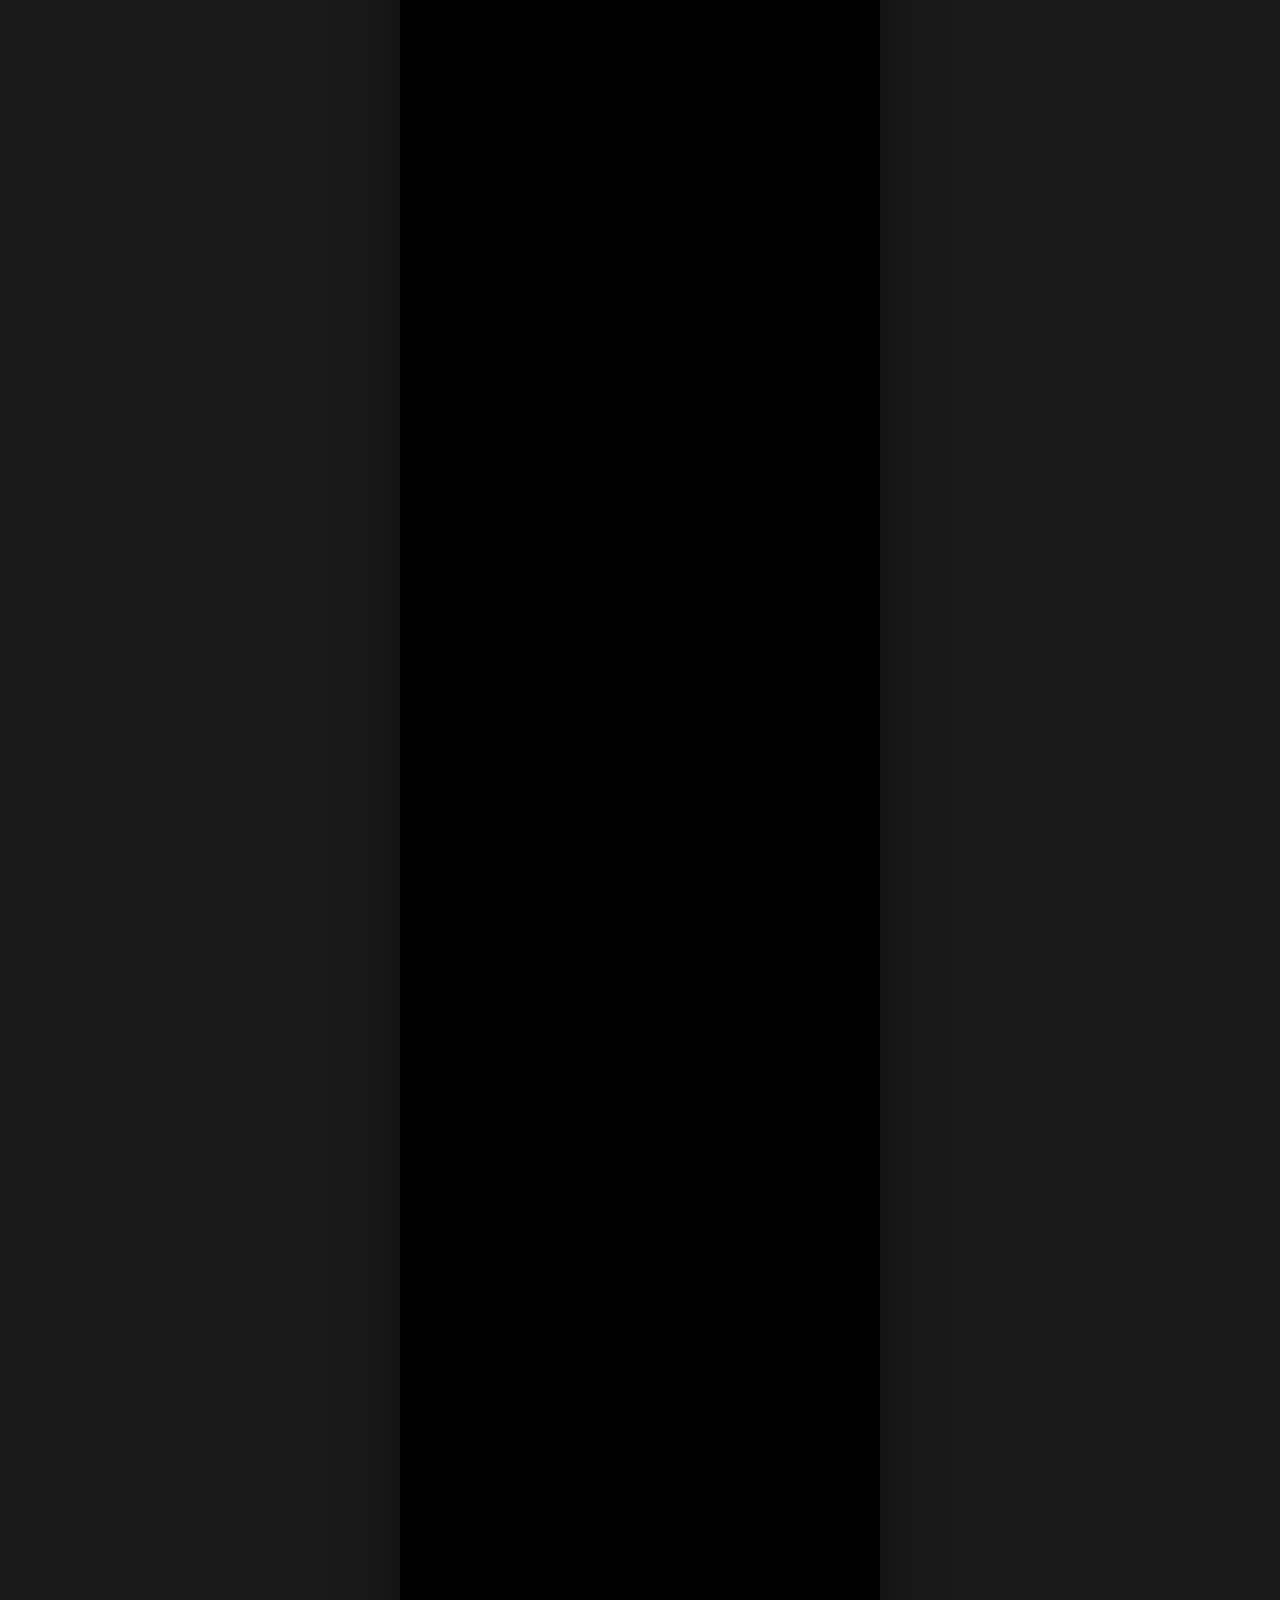
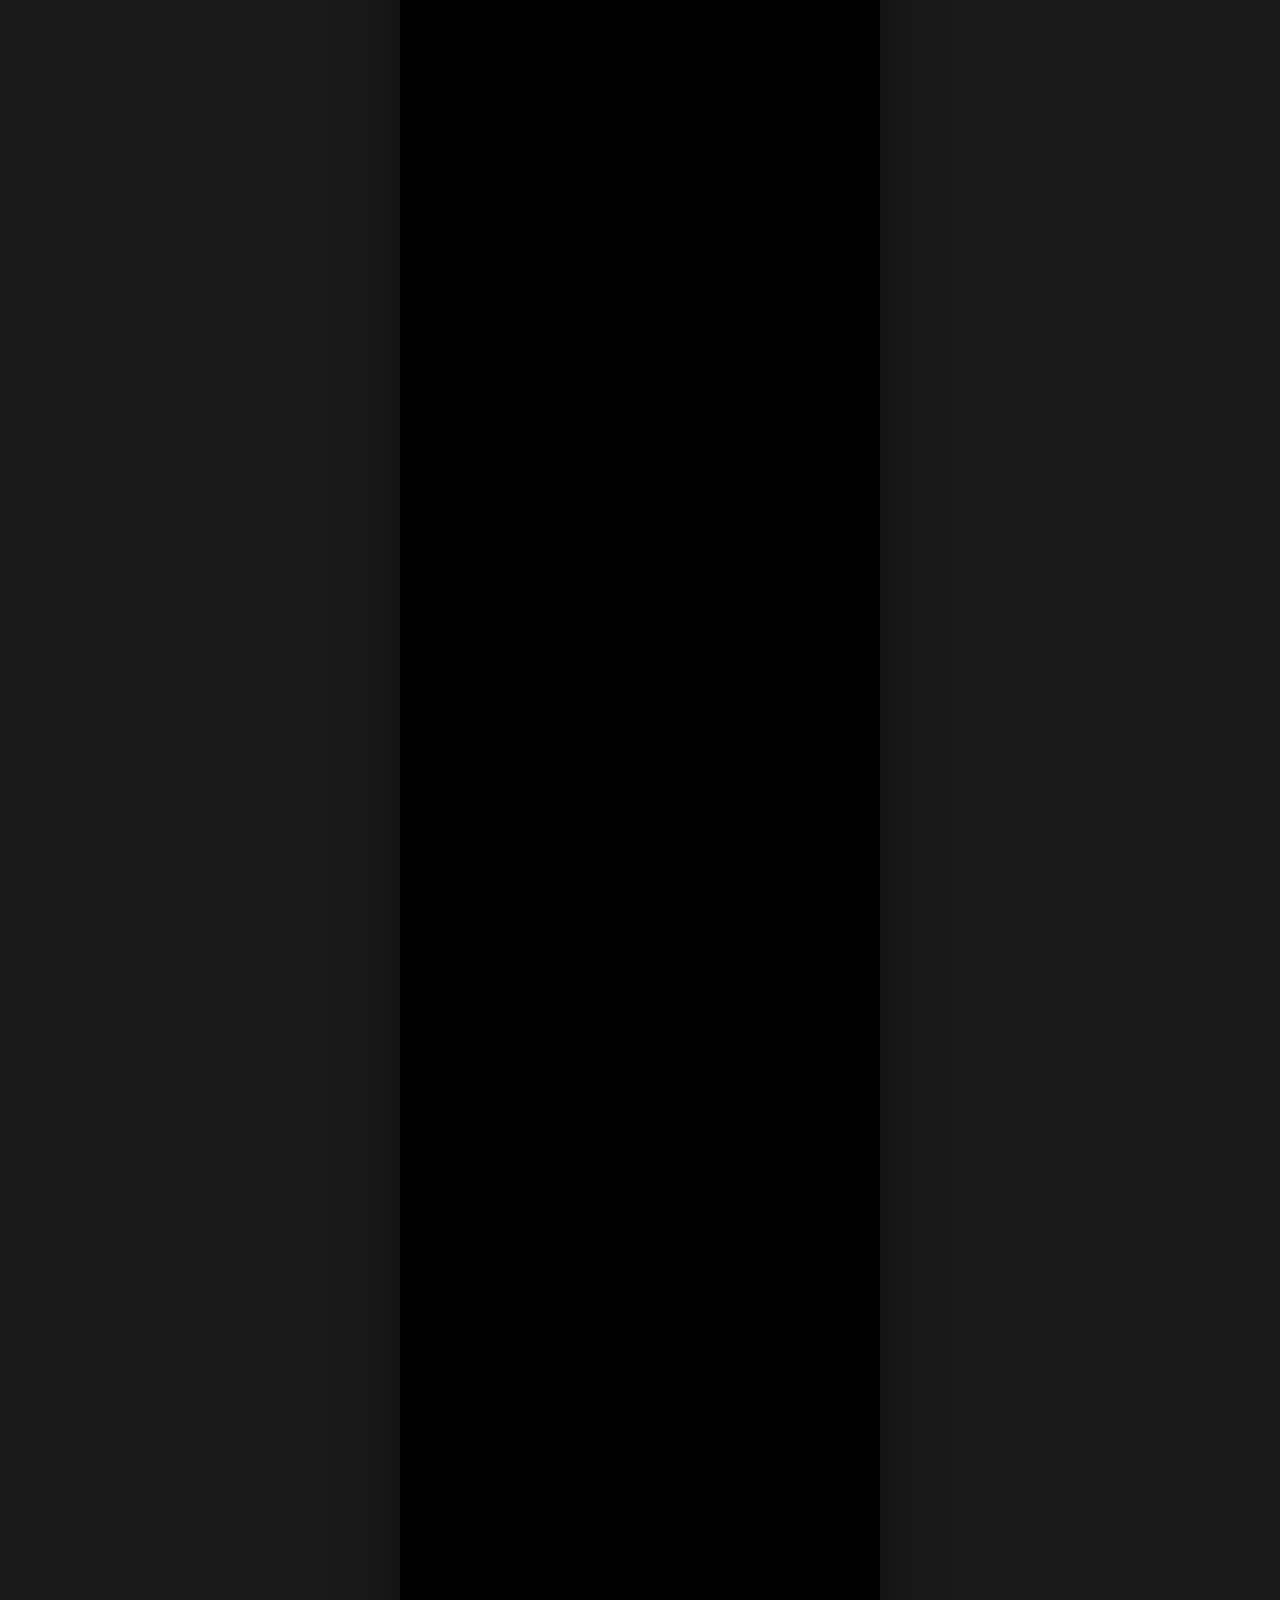
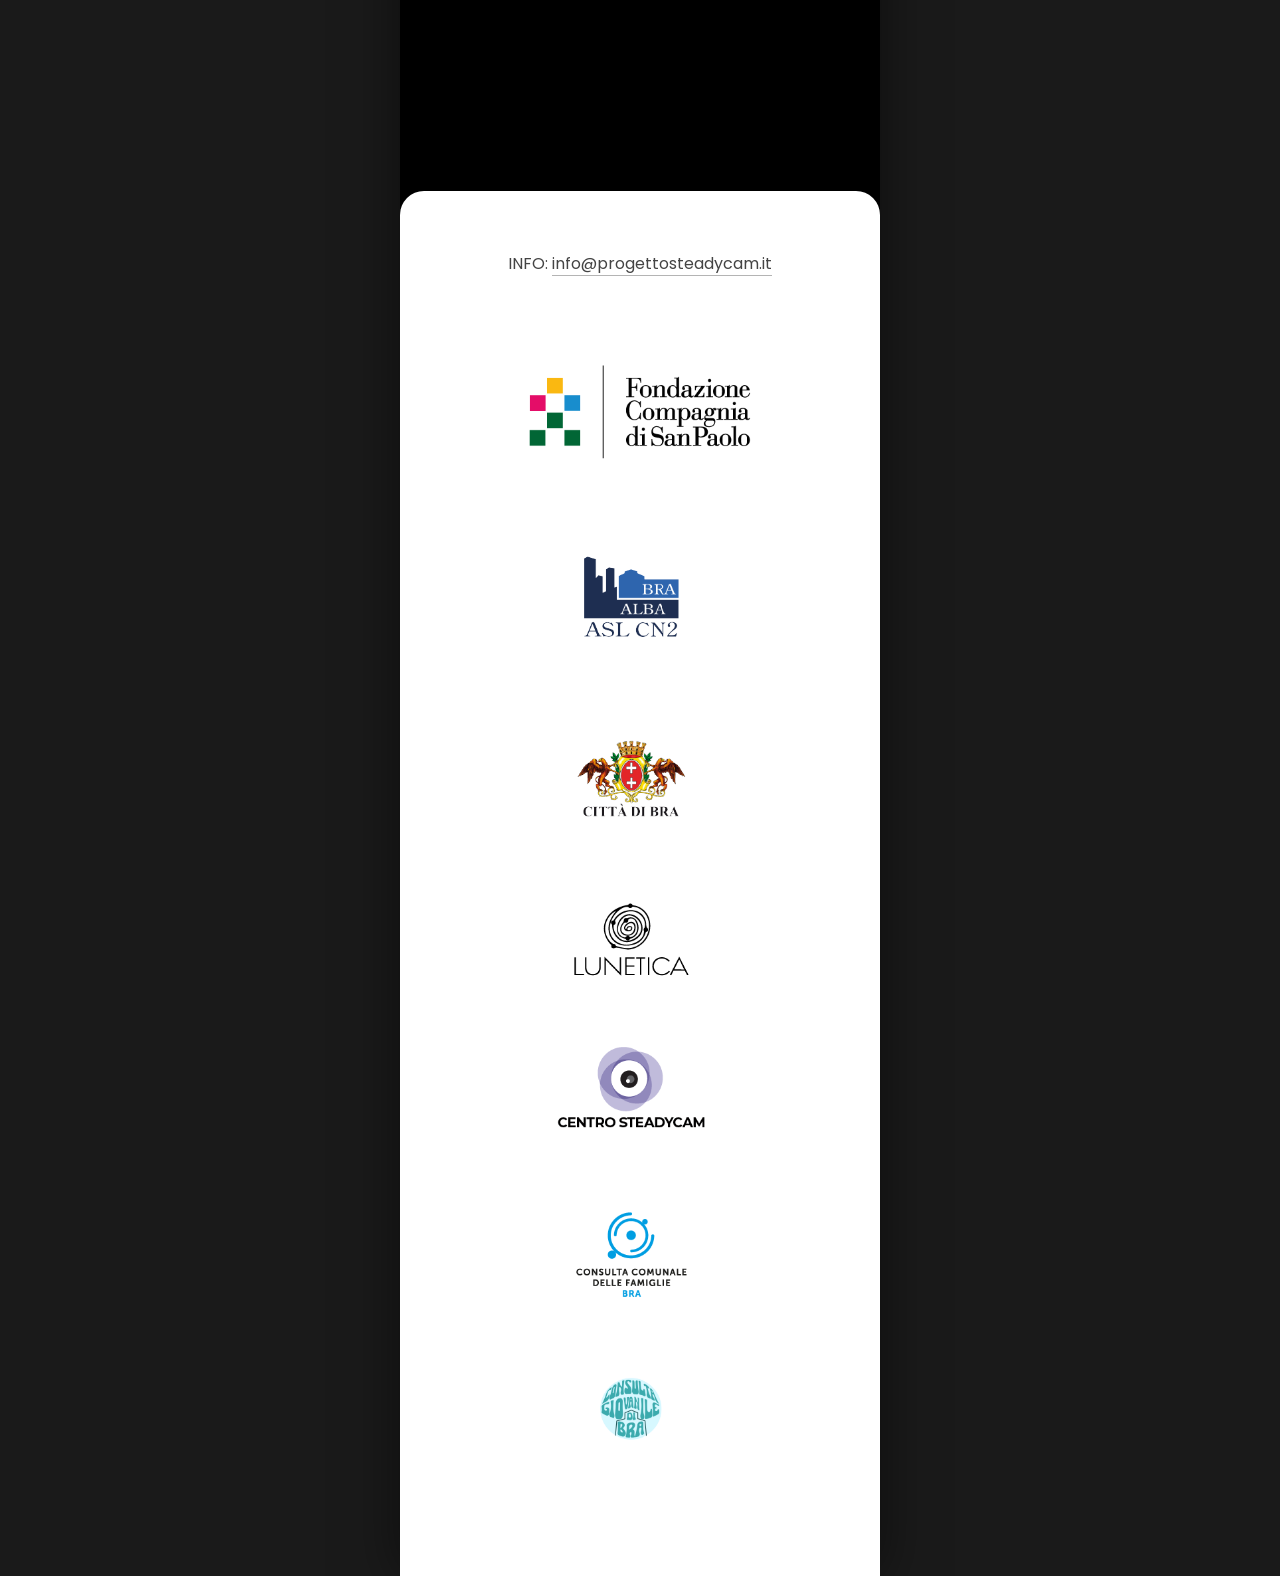
==== commit 6894336a: "Add files via upload" ====
--- a/index.html
+++ b/index.html
@@ -7,7 +7,7 @@
     <link rel="preconnect" href="https://fonts.googleapis.com">
     <link rel="preconnect" href="https://fonts.gstatic.com" crossorigin>
     <link href="https://fonts.googleapis.com/css2?family=Bebas+Neue&family=Poppins:wght@400;600&display=swap" rel="stylesheet">
-    <link rel="stylesheet" href="styles.css?v=2">
+    <link rel="stylesheet" href="styles.css?v=3">
 </head>
 <body>
     <!-- Contenitore principale -->
@@ -57,6 +57,11 @@
             <!-- Date eventi -->
             <div class="asphalt-dates">
                 <img src="date_eventi.png" alt="12 mar - 9 apr - 12 mag · Bra">
+            </div>
+
+            <!-- Mail info fixed -->
+            <div class="asphalt-mail">
+                <a href="mailto:info@progettosteadycam.it">info@progettosteadycam.it</a>
             </div>
 
             <!-- BOTTONI ORIGINALI (commentati, da riusare) -->
@@ -324,6 +329,6 @@
 
     </div>
 
-    <script src="script.js?v=2"></script>
+    <script src="script.js?v=3"></script>
 </body>
 </html>
--- a/styles.css
+++ b/styles.css
@@ -863,8 +863,7 @@
 
 .section-four-contact-text a {
     color: #ffffff;
-    text-decoration: none;
-    border-bottom: 1px solid rgba(255,255,255,0.4);
+    text-decoration: underline;
 }
 
 .footer-info {
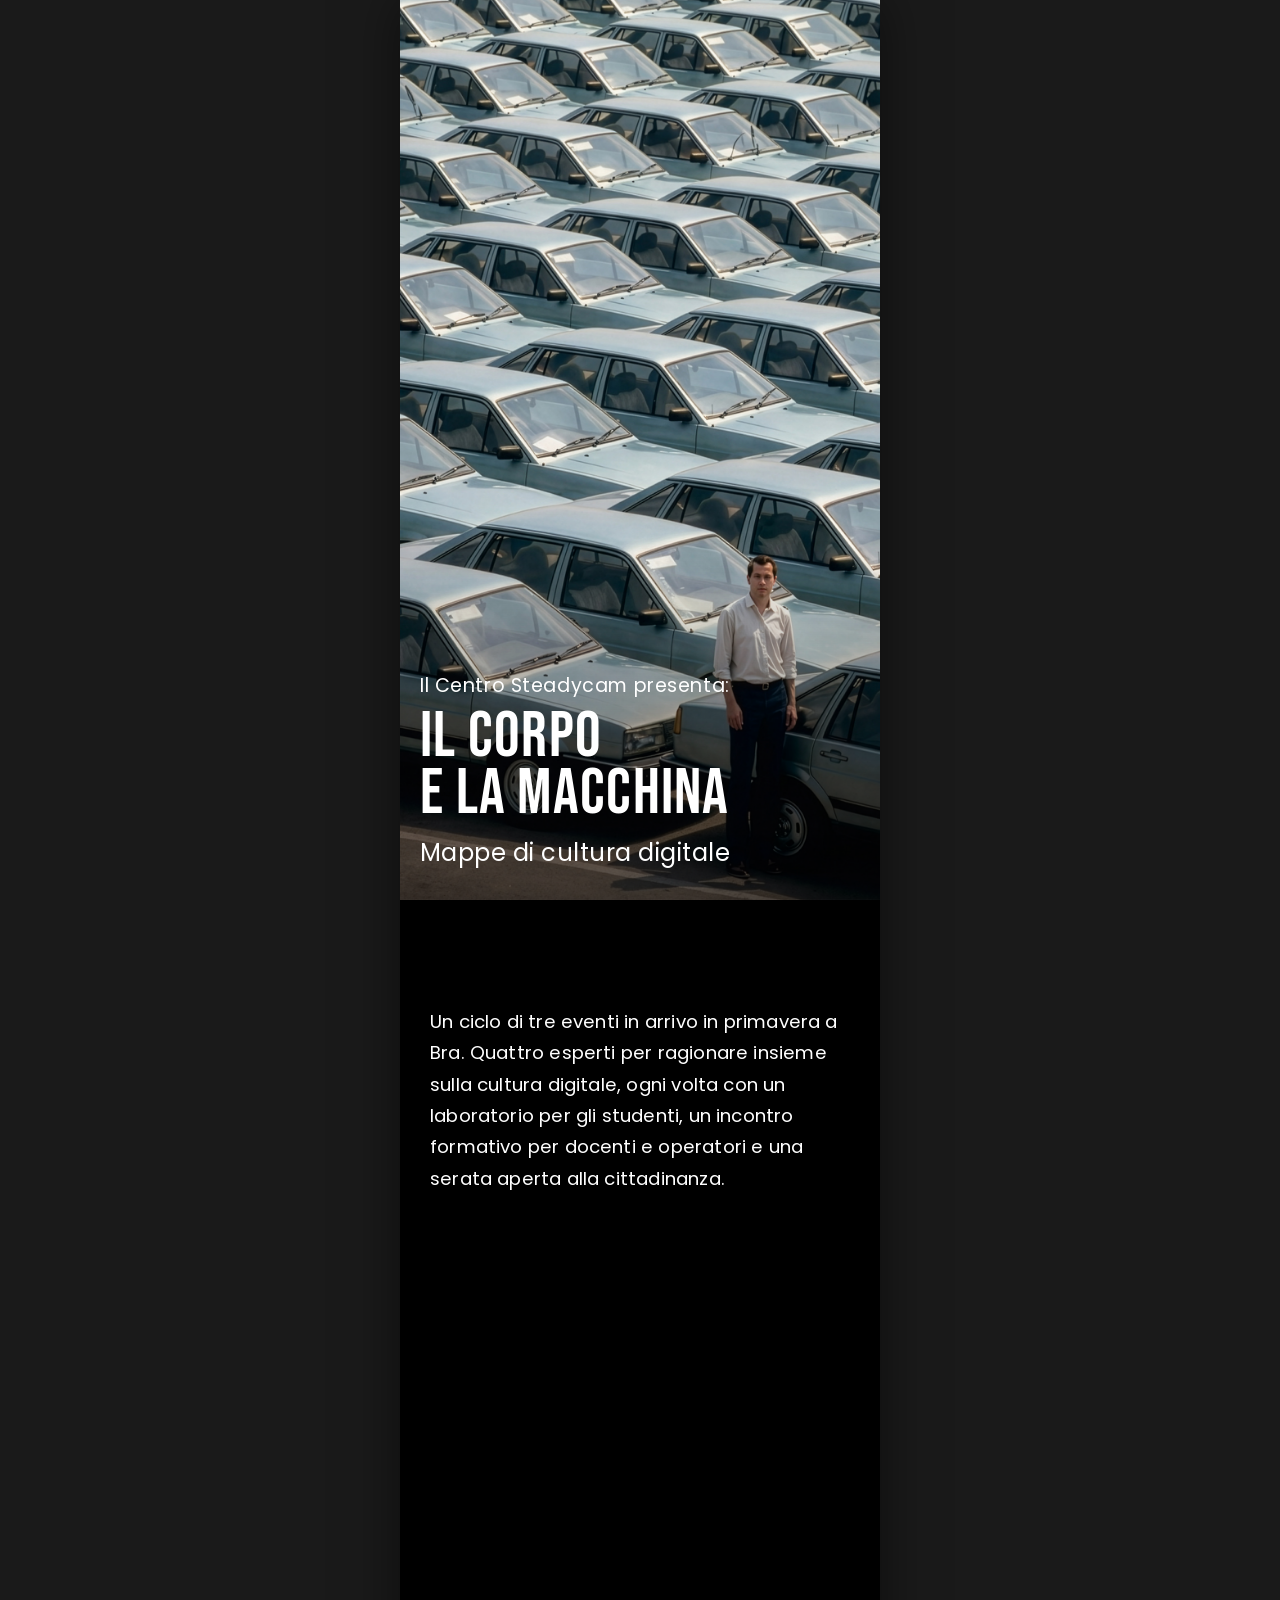
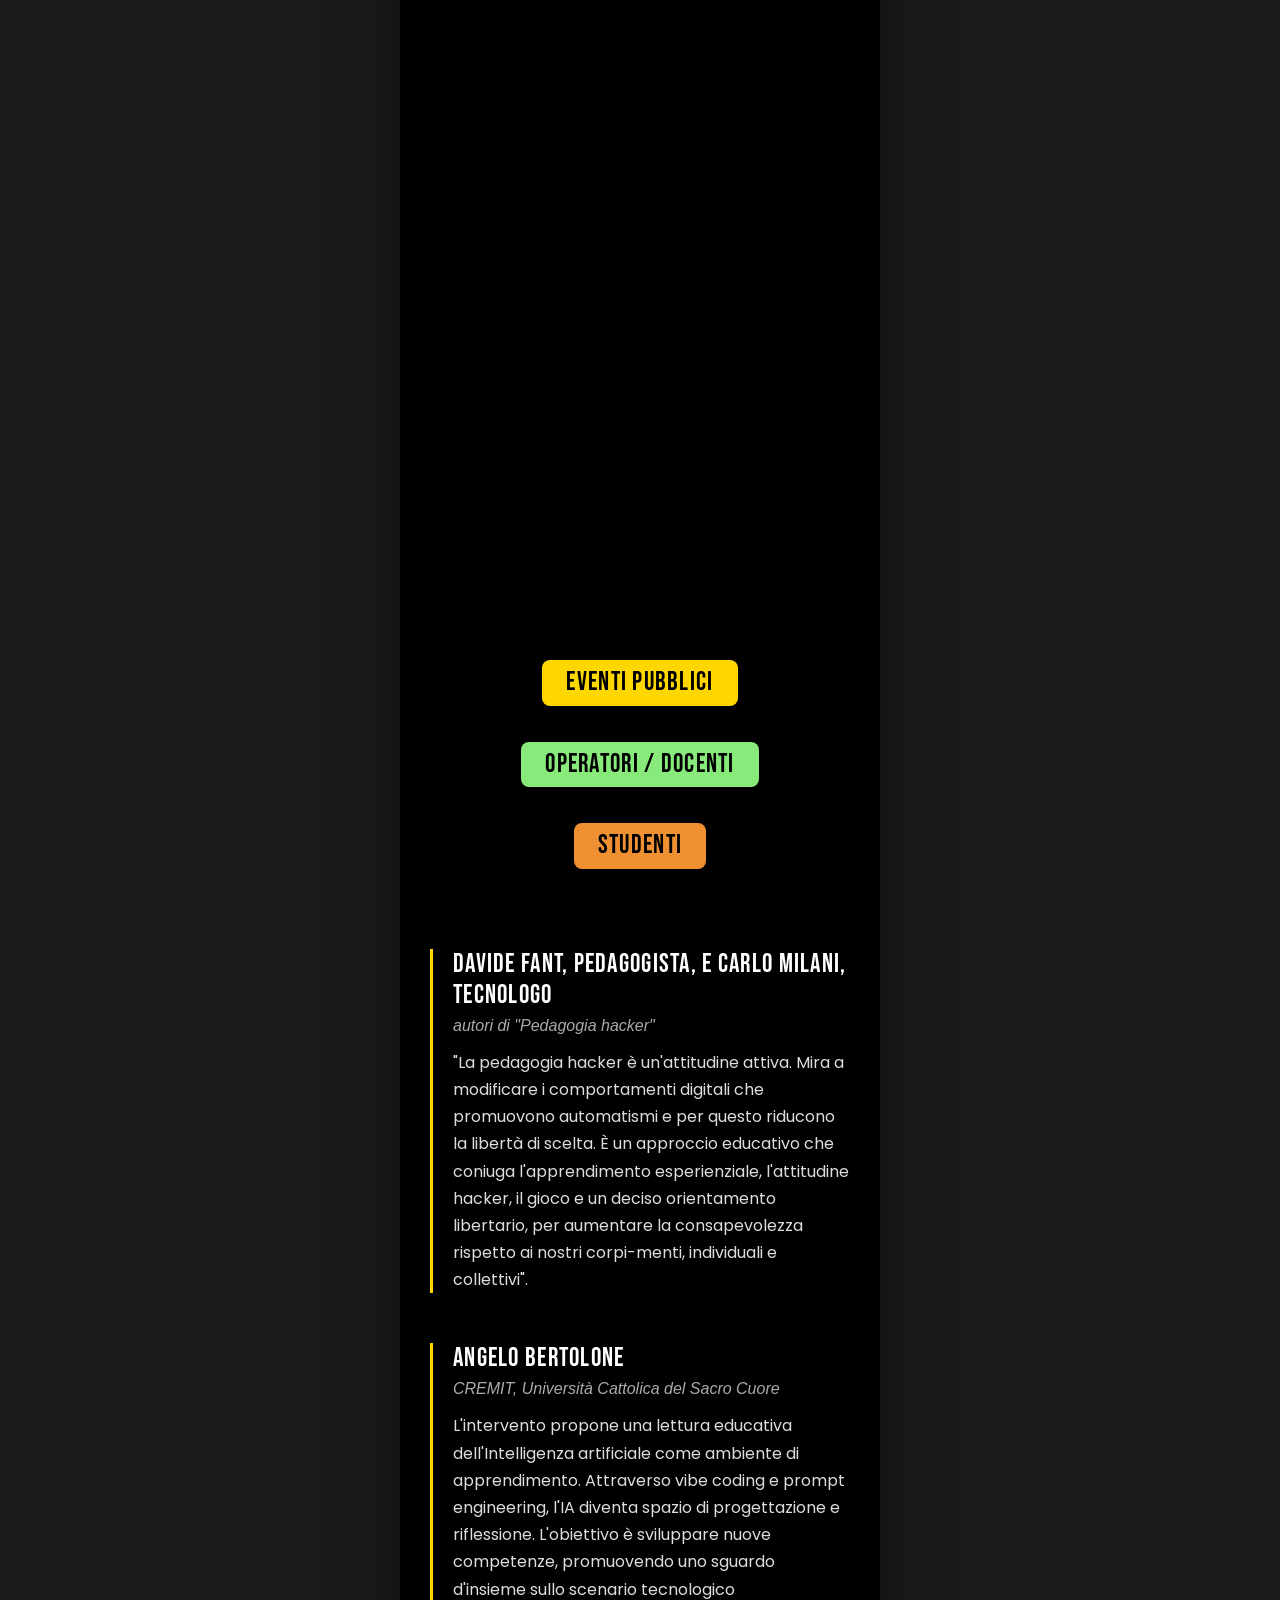
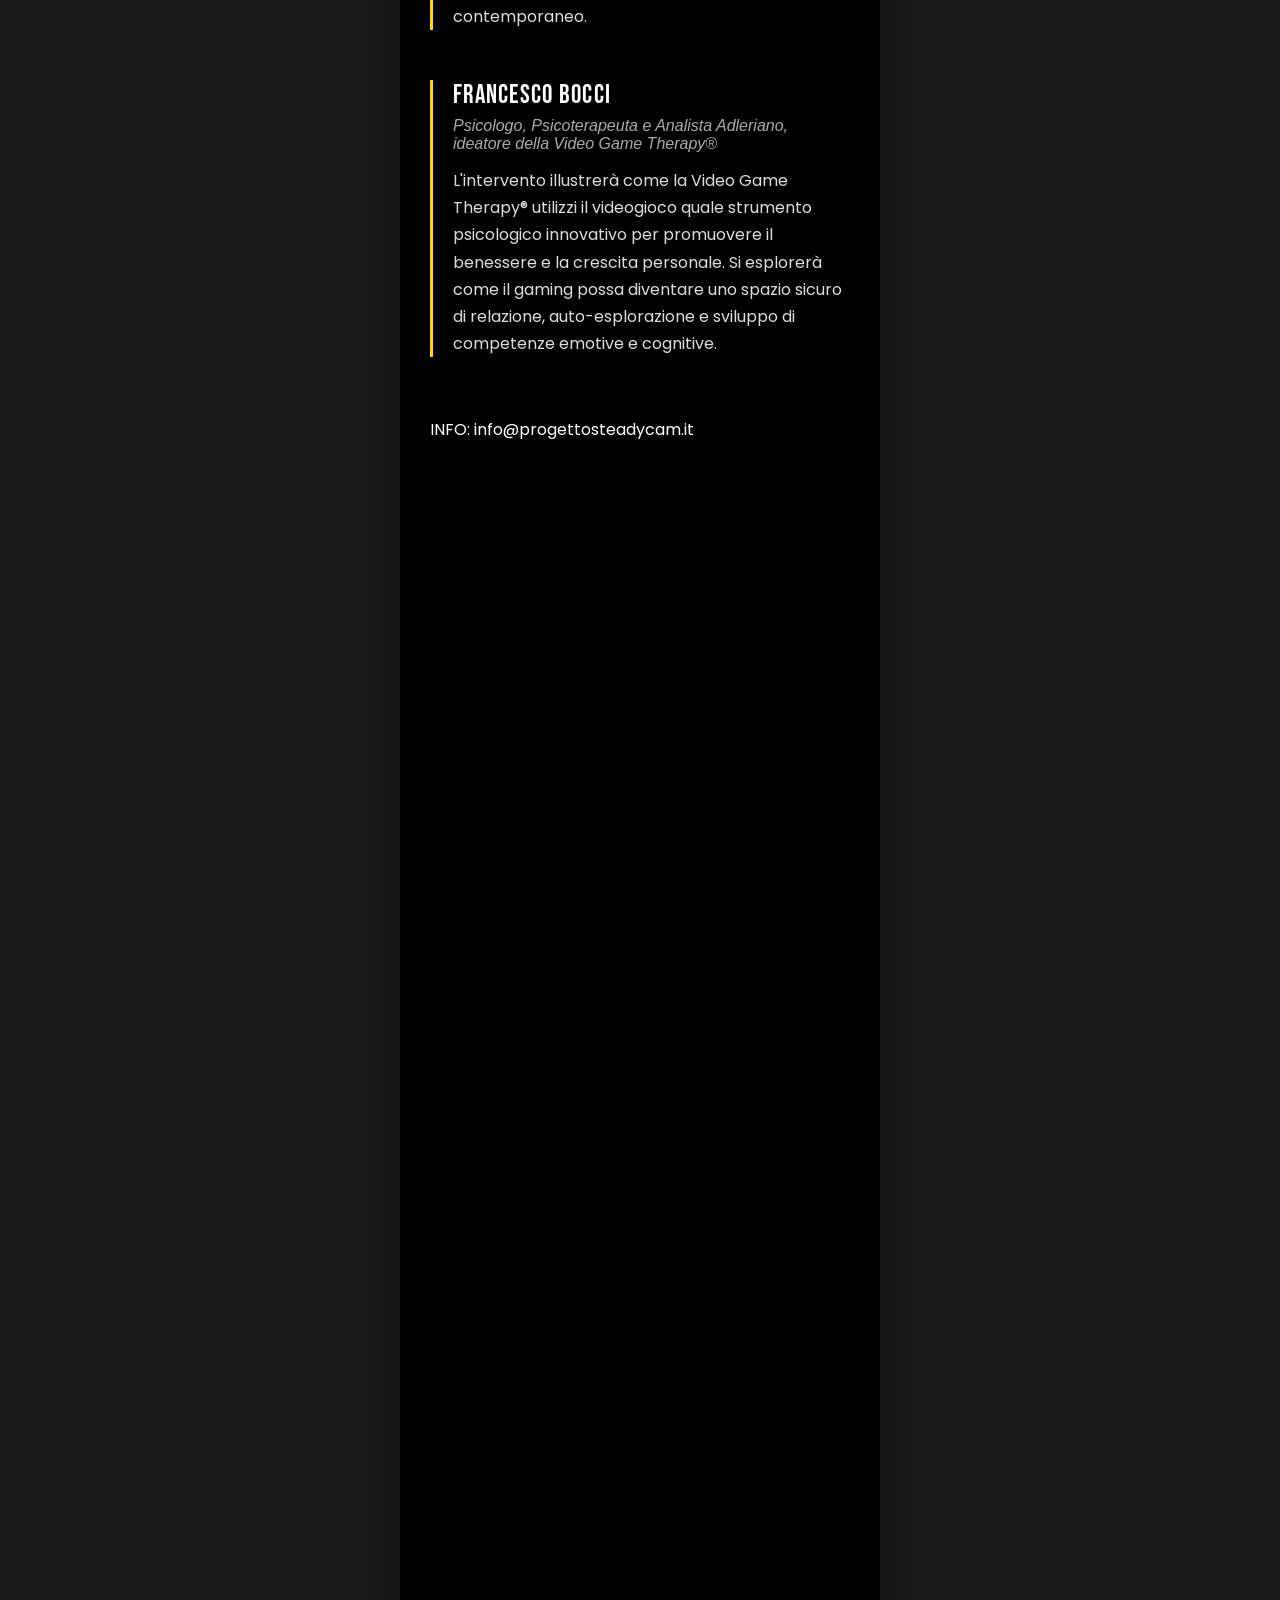
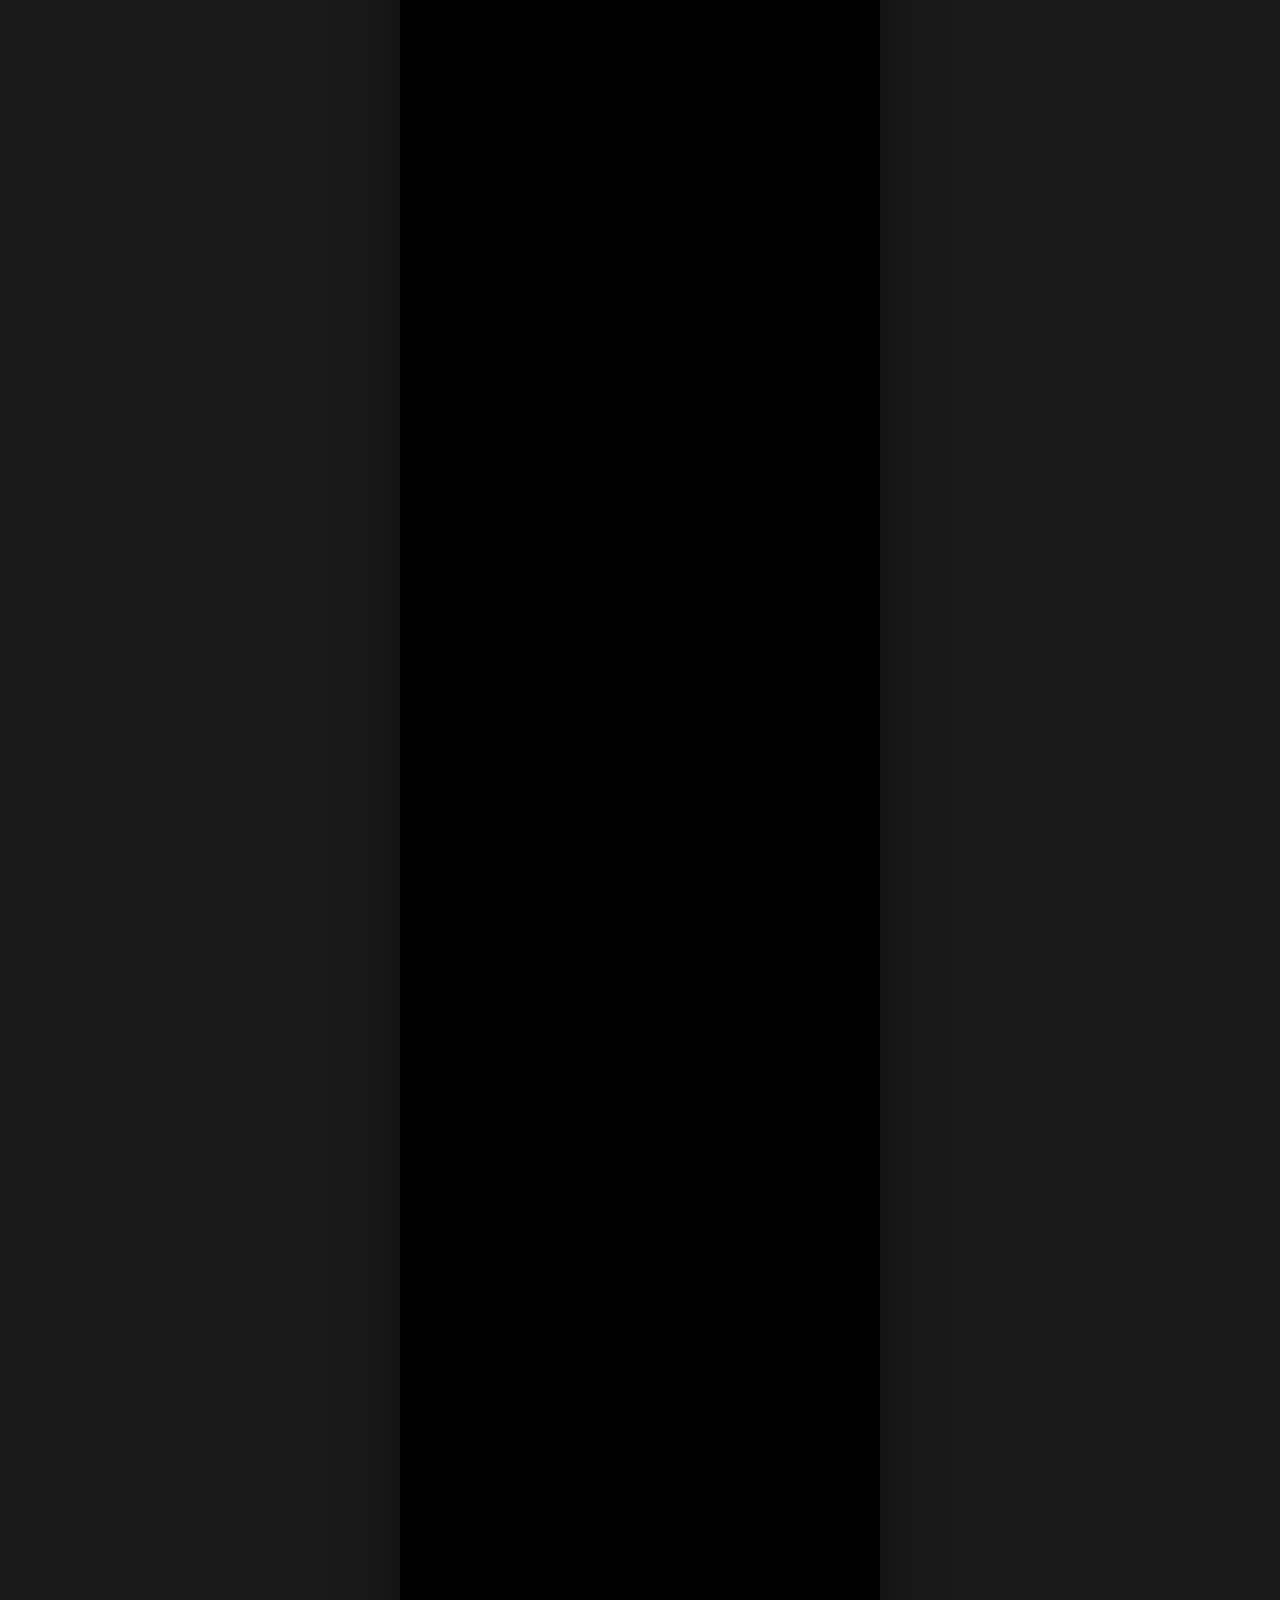
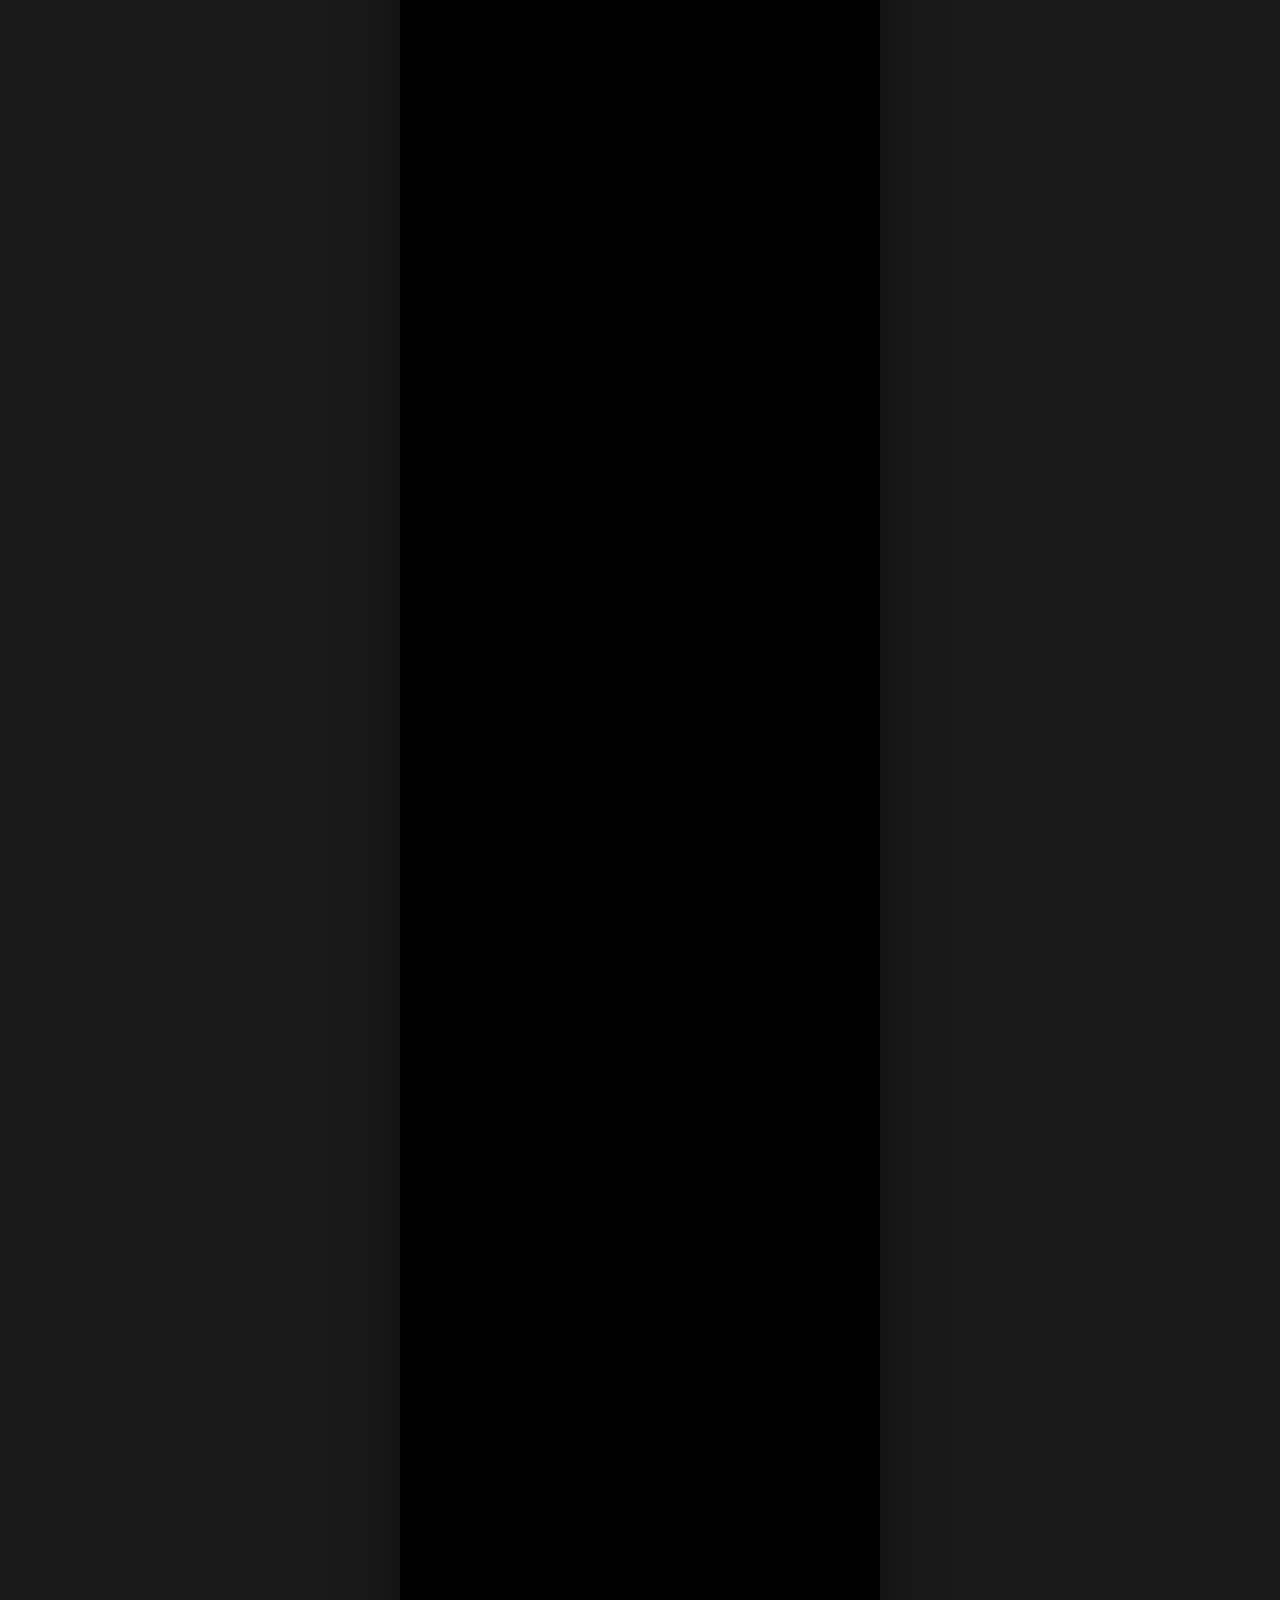
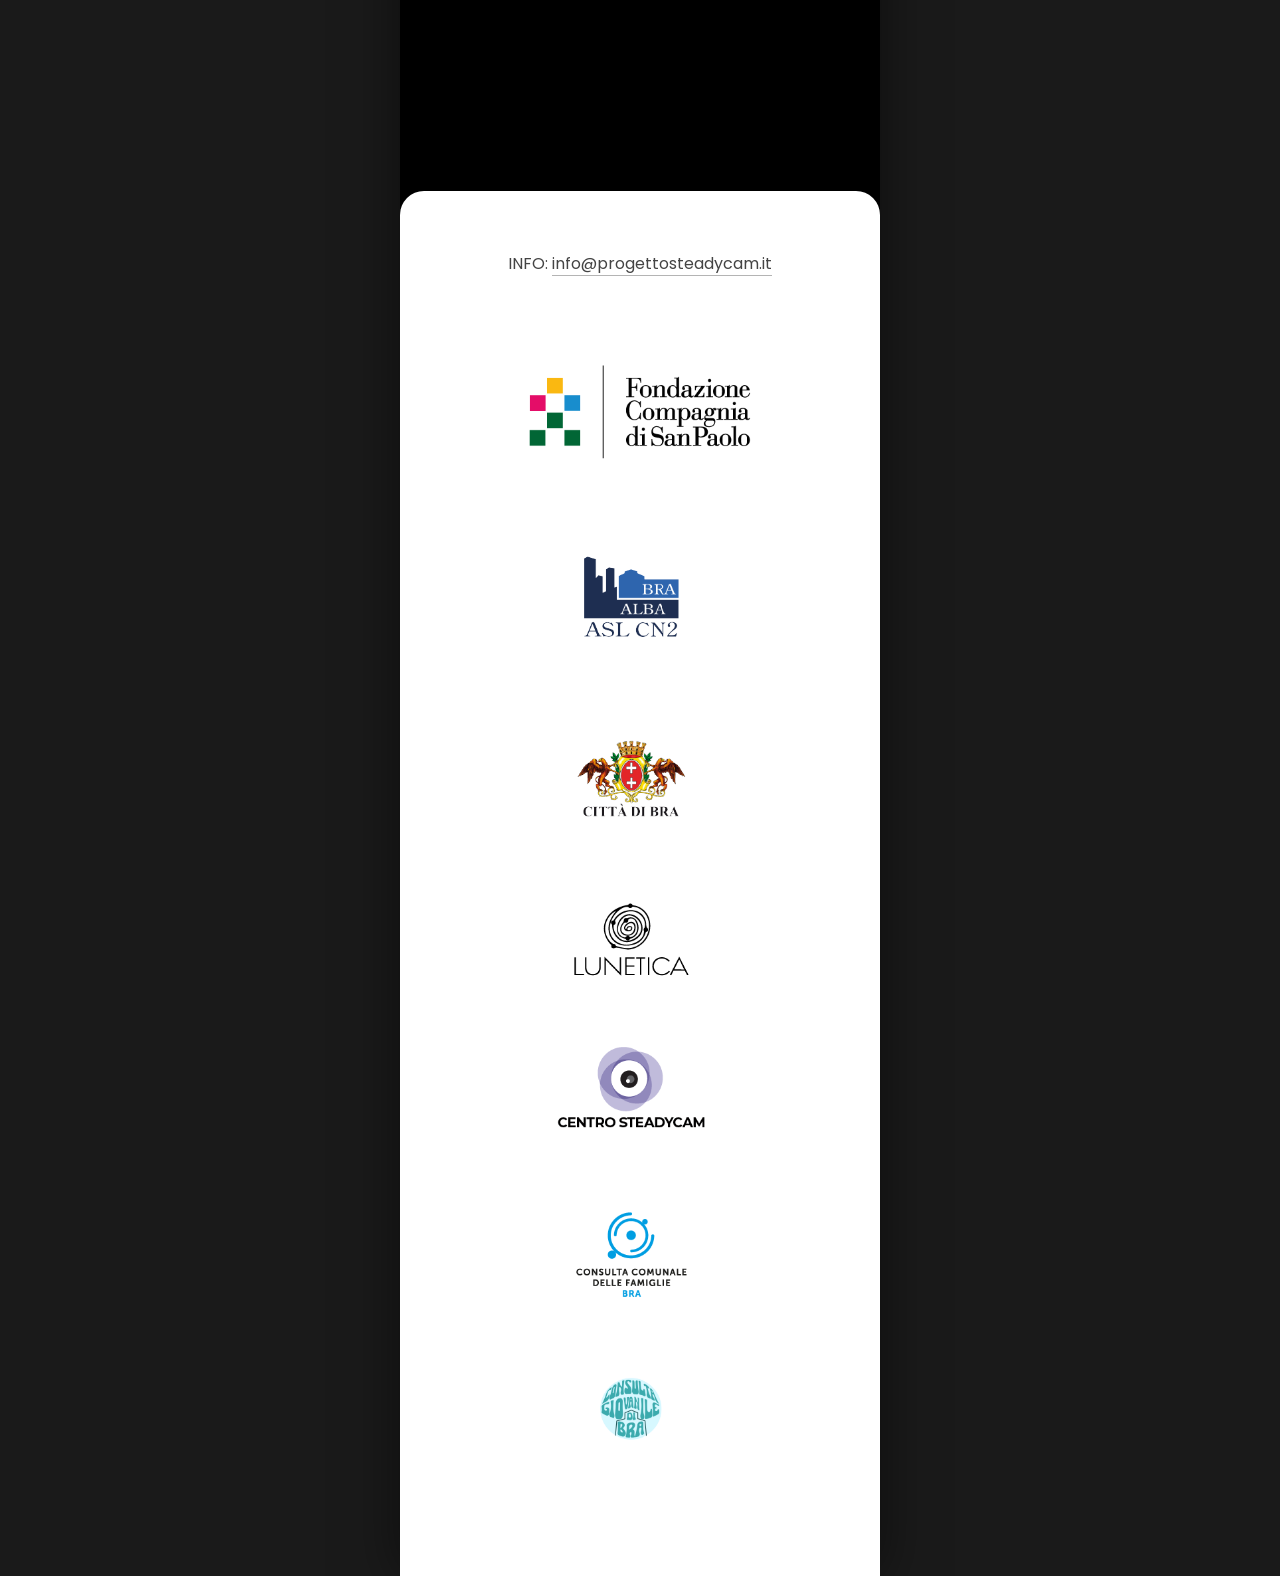
==== commit d0e85591: "Add files via upload" ====
--- a/index.html
+++ b/index.html
@@ -7,7 +7,7 @@
     <link rel="preconnect" href="https://fonts.googleapis.com">
     <link rel="preconnect" href="https://fonts.gstatic.com" crossorigin>
     <link href="https://fonts.googleapis.com/css2?family=Bebas+Neue&family=Poppins:wght@400;600&display=swap" rel="stylesheet">
-    <link rel="stylesheet" href="styles.css?v=3">
+    <link rel="stylesheet" href="styles.css?v=4">
 </head>
 <body>
     <!-- Contenitore principale -->
@@ -60,9 +60,7 @@
             </div>
 
             <!-- Mail info fixed -->
-            <div class="asphalt-mail">
-                <a href="mailto:info@progettosteadycam.it">info@progettosteadycam.it</a>
-            </div>
+
 
             <!-- BOTTONI ORIGINALI (commentati, da riusare) -->
             <!--
@@ -111,7 +109,7 @@
             </div>
 
             <div class="section-four-contact">
-                <p class="section-four-contact-text">INFO: <a href="mailto:info@progettosteadycam.it">info@progettosteadycam.it</a></p>
+                <p class="section-four-contact-text">INFO: info@progettosteadycam.it</p>
             </div>
 
         </section>
@@ -329,6 +327,6 @@
 
     </div>
 
-    <script src="script.js?v=3"></script>
+    <script src="script.js?v=4"></script>
 </body>
 </html>
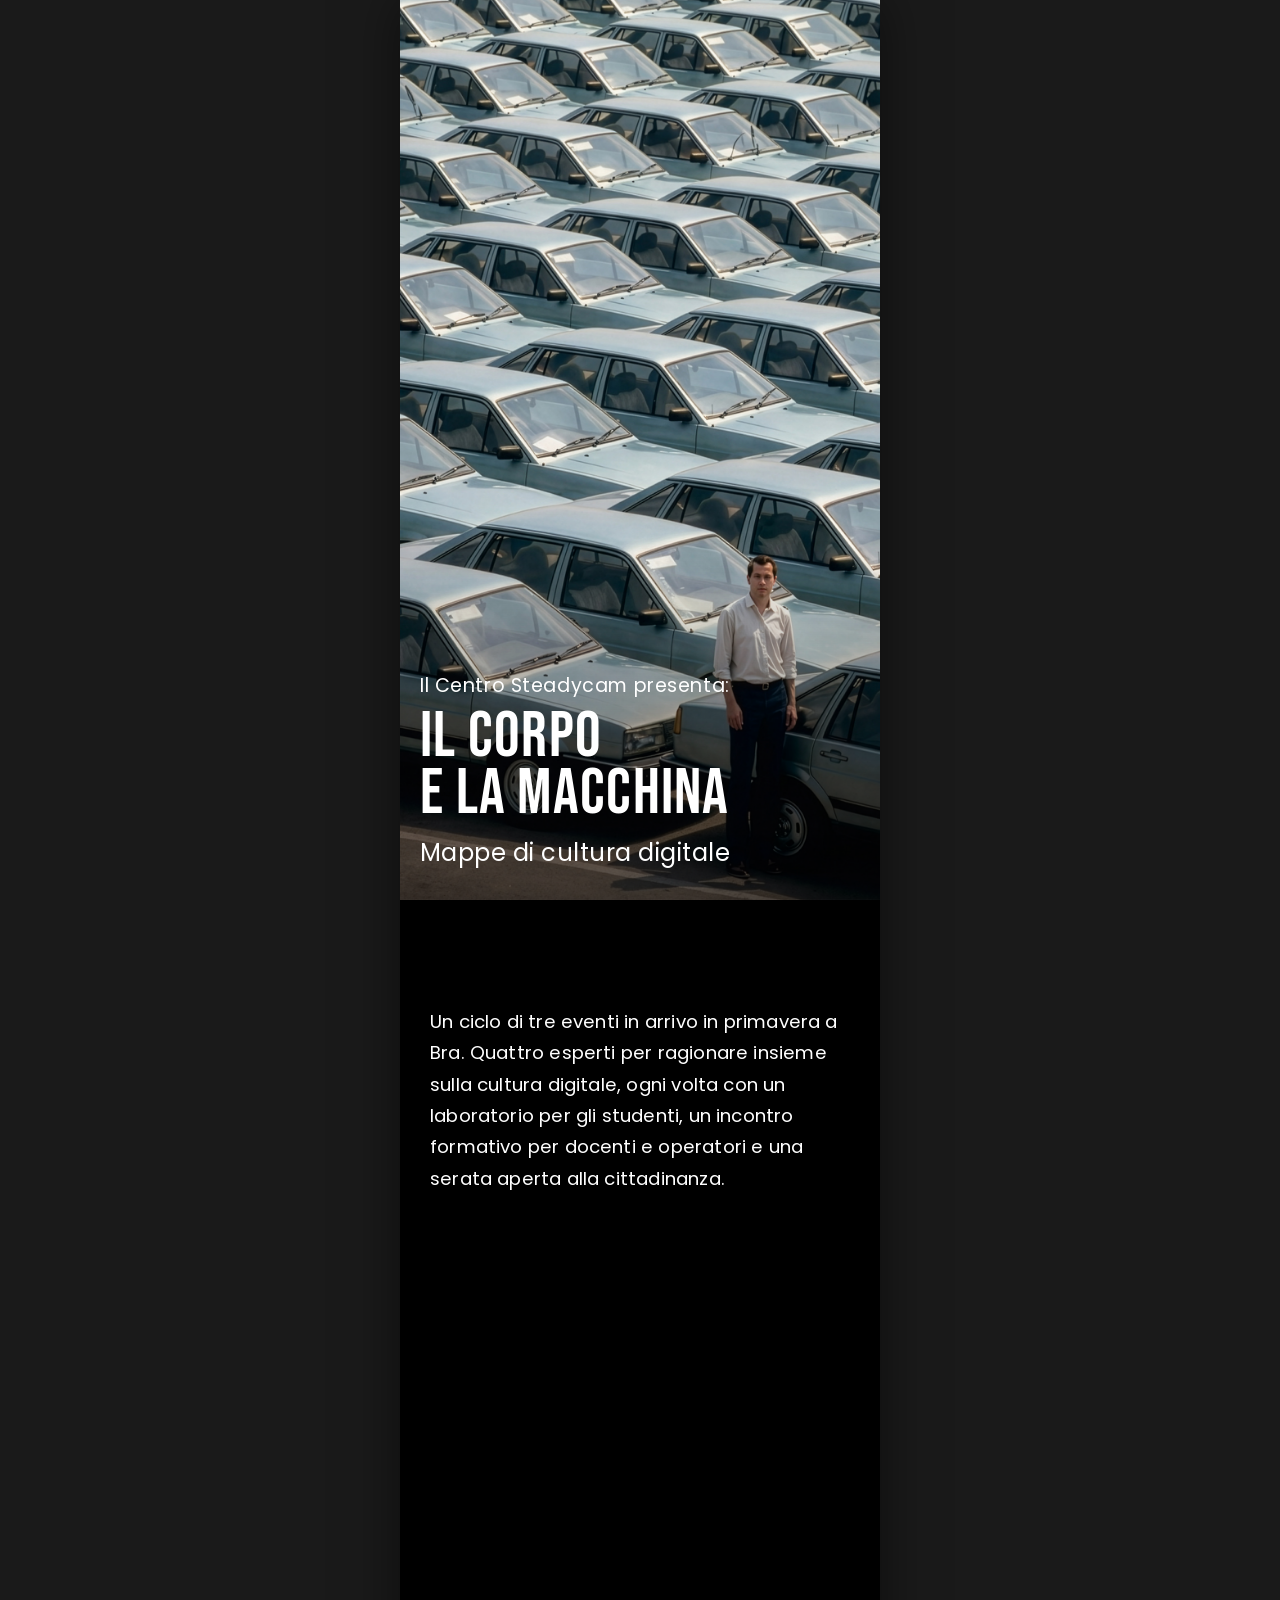
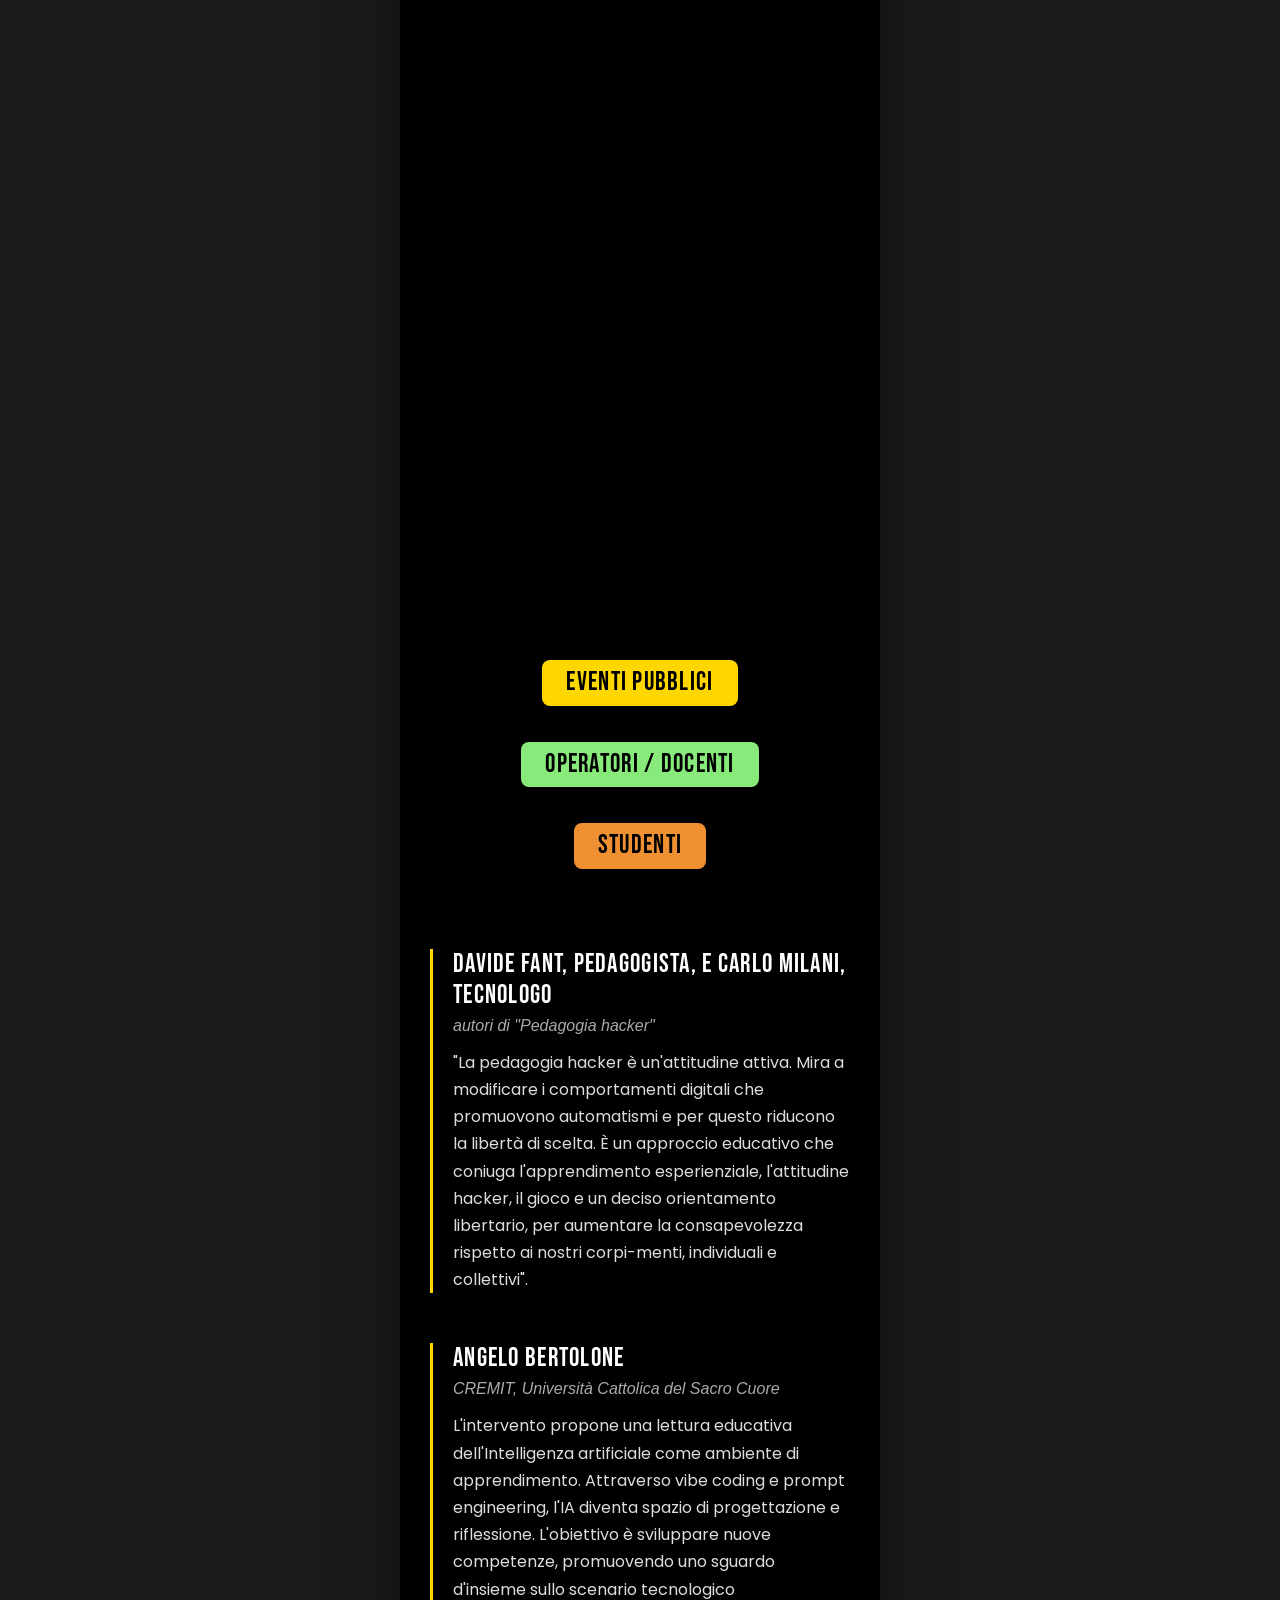
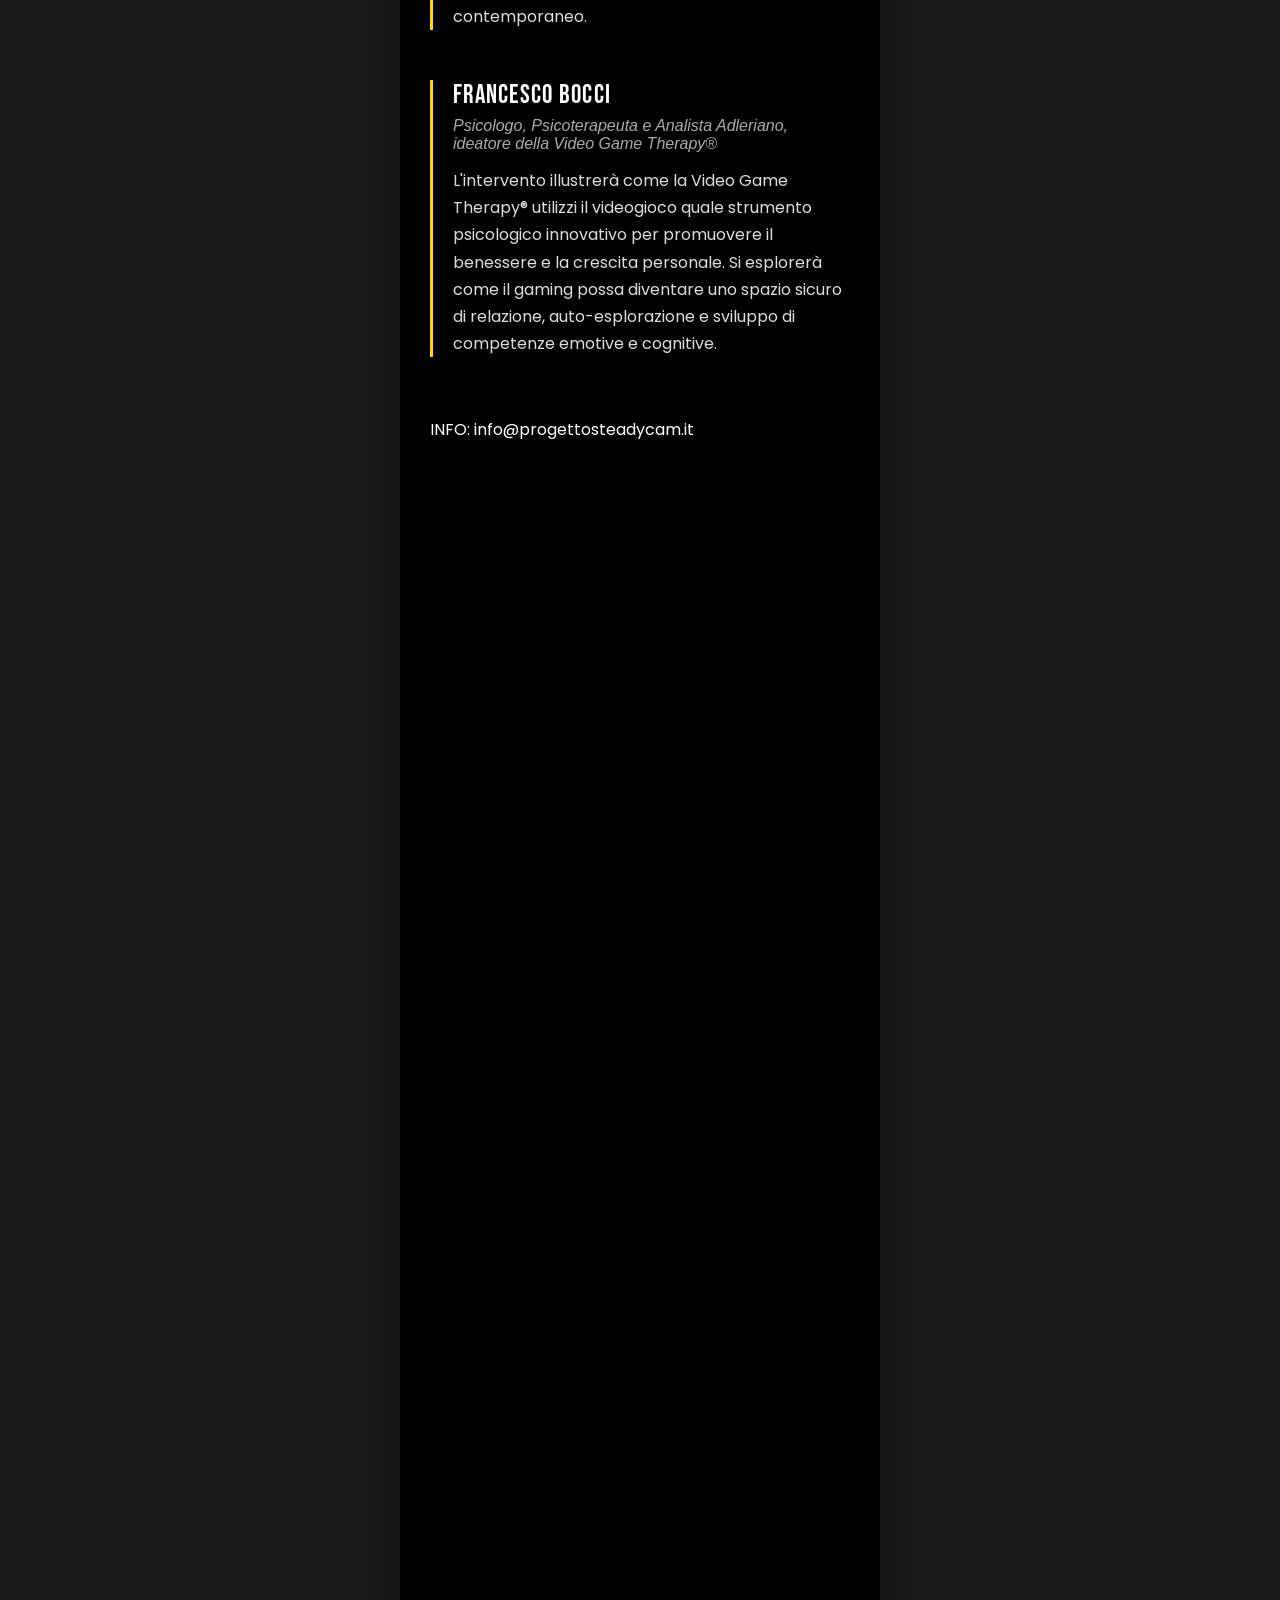
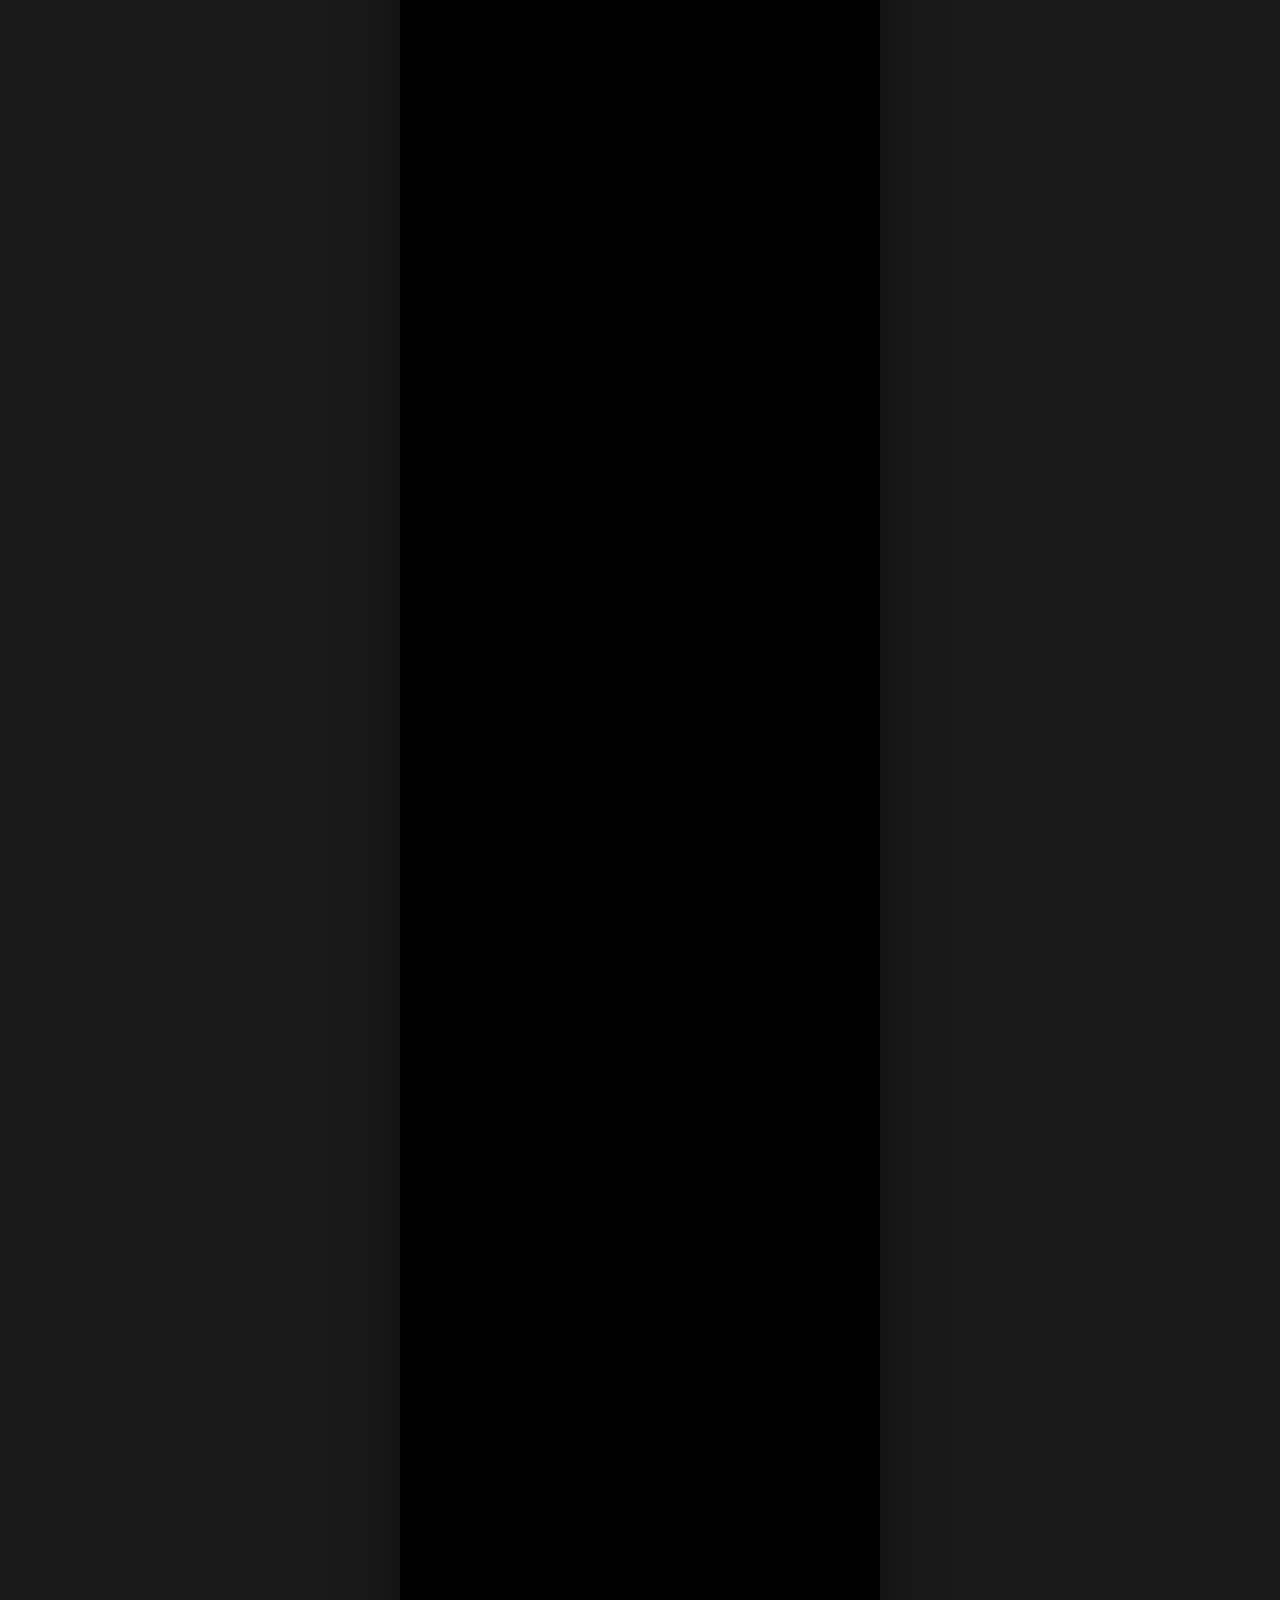
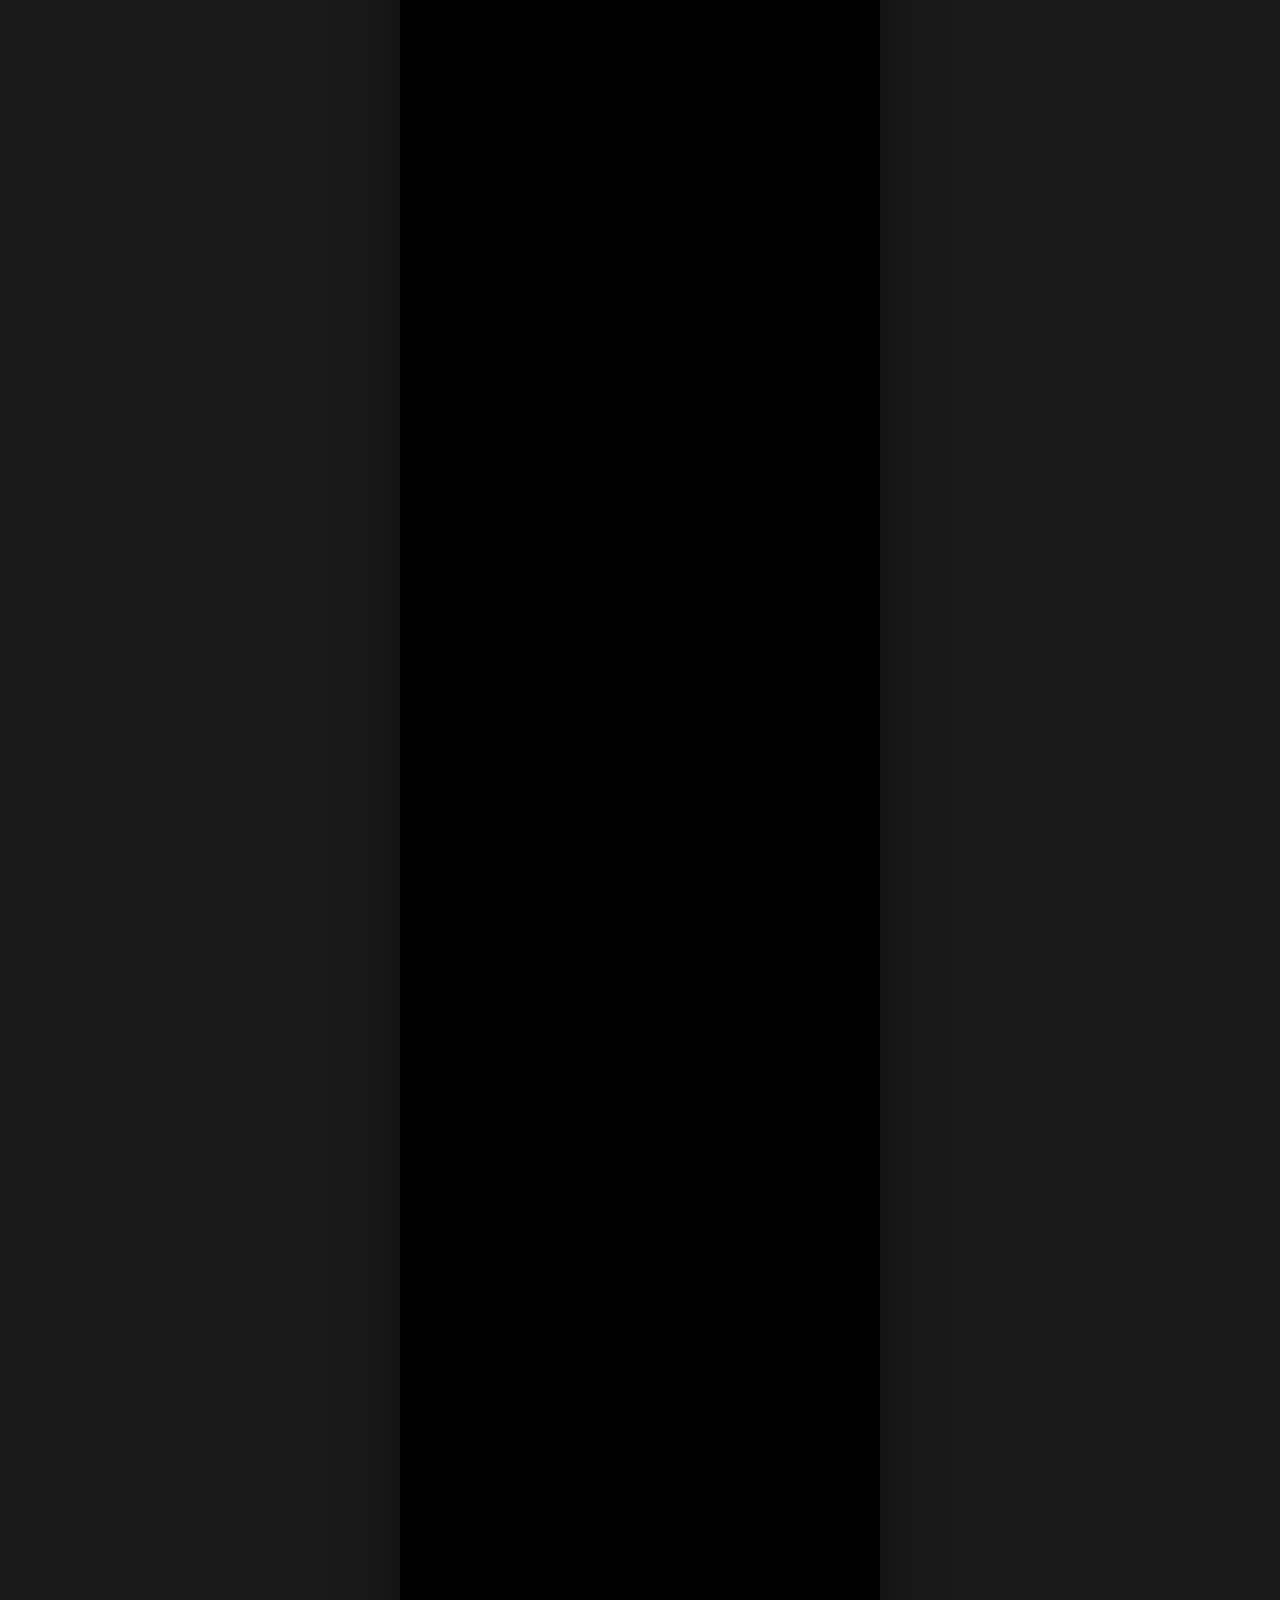
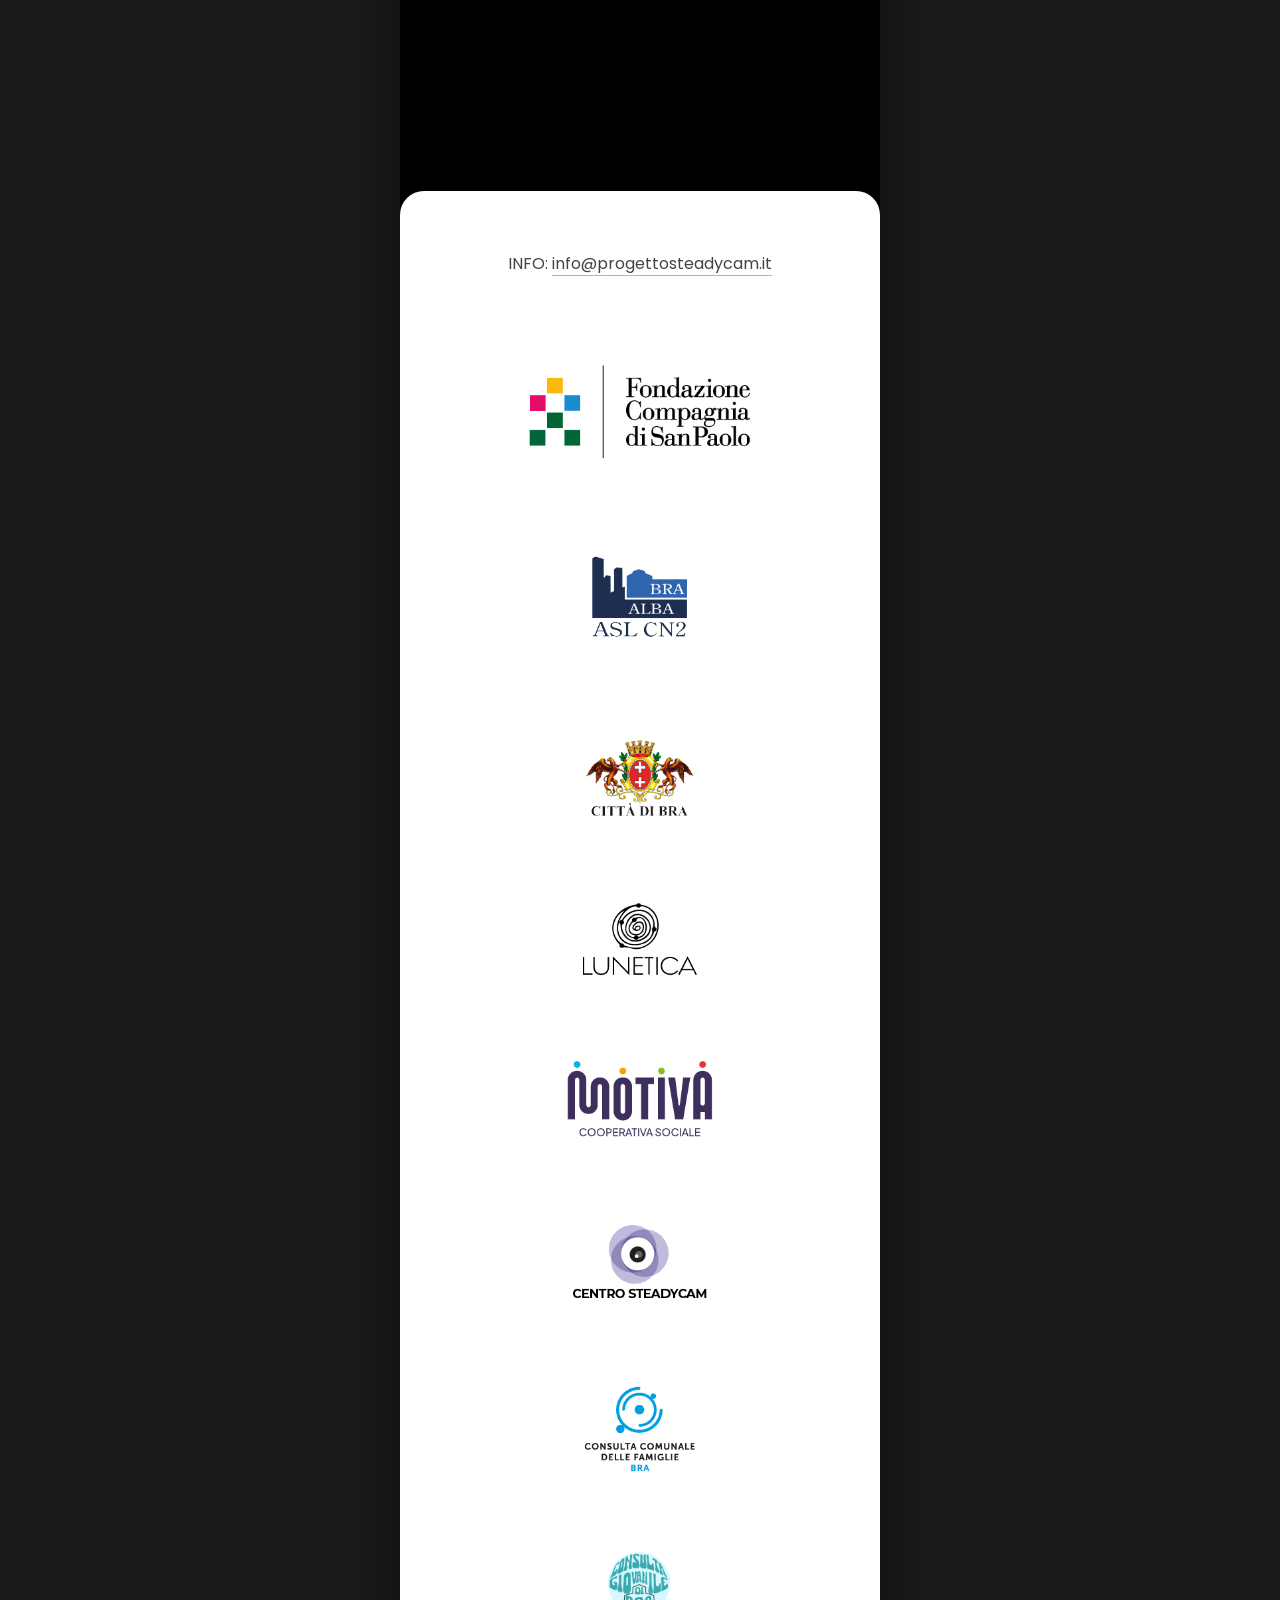
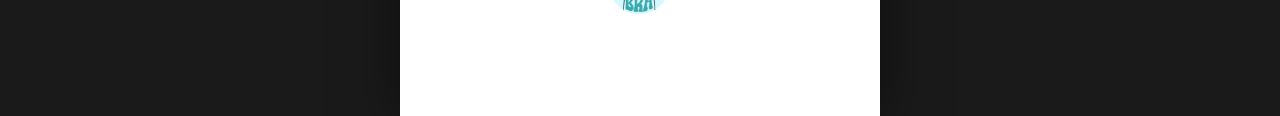
==== commit 608b8292: "Add files via upload" ====
--- a/index.html
+++ b/index.html
@@ -216,7 +216,7 @@
                                 <h3 class="event-title">Social media e dintorni</h3>
                                 <p class="event-subtitle">Tecniche di resistenza e consapevolezza digitale</p>
                                 <p class="event-speakers">con Dott. Davide Fant, pedagogista, e Carlo Milani, tecnologo</p>
-                                <p class="event-location green">SALA CONFERENZE ARPINO, Largo della Resistenza, Bra</p>
+                                <p class="event-location green">AUDITORIUM ARPINO, Largo della Resistenza, Bra</p>
                             </div>
                         </div>
                     </div>
